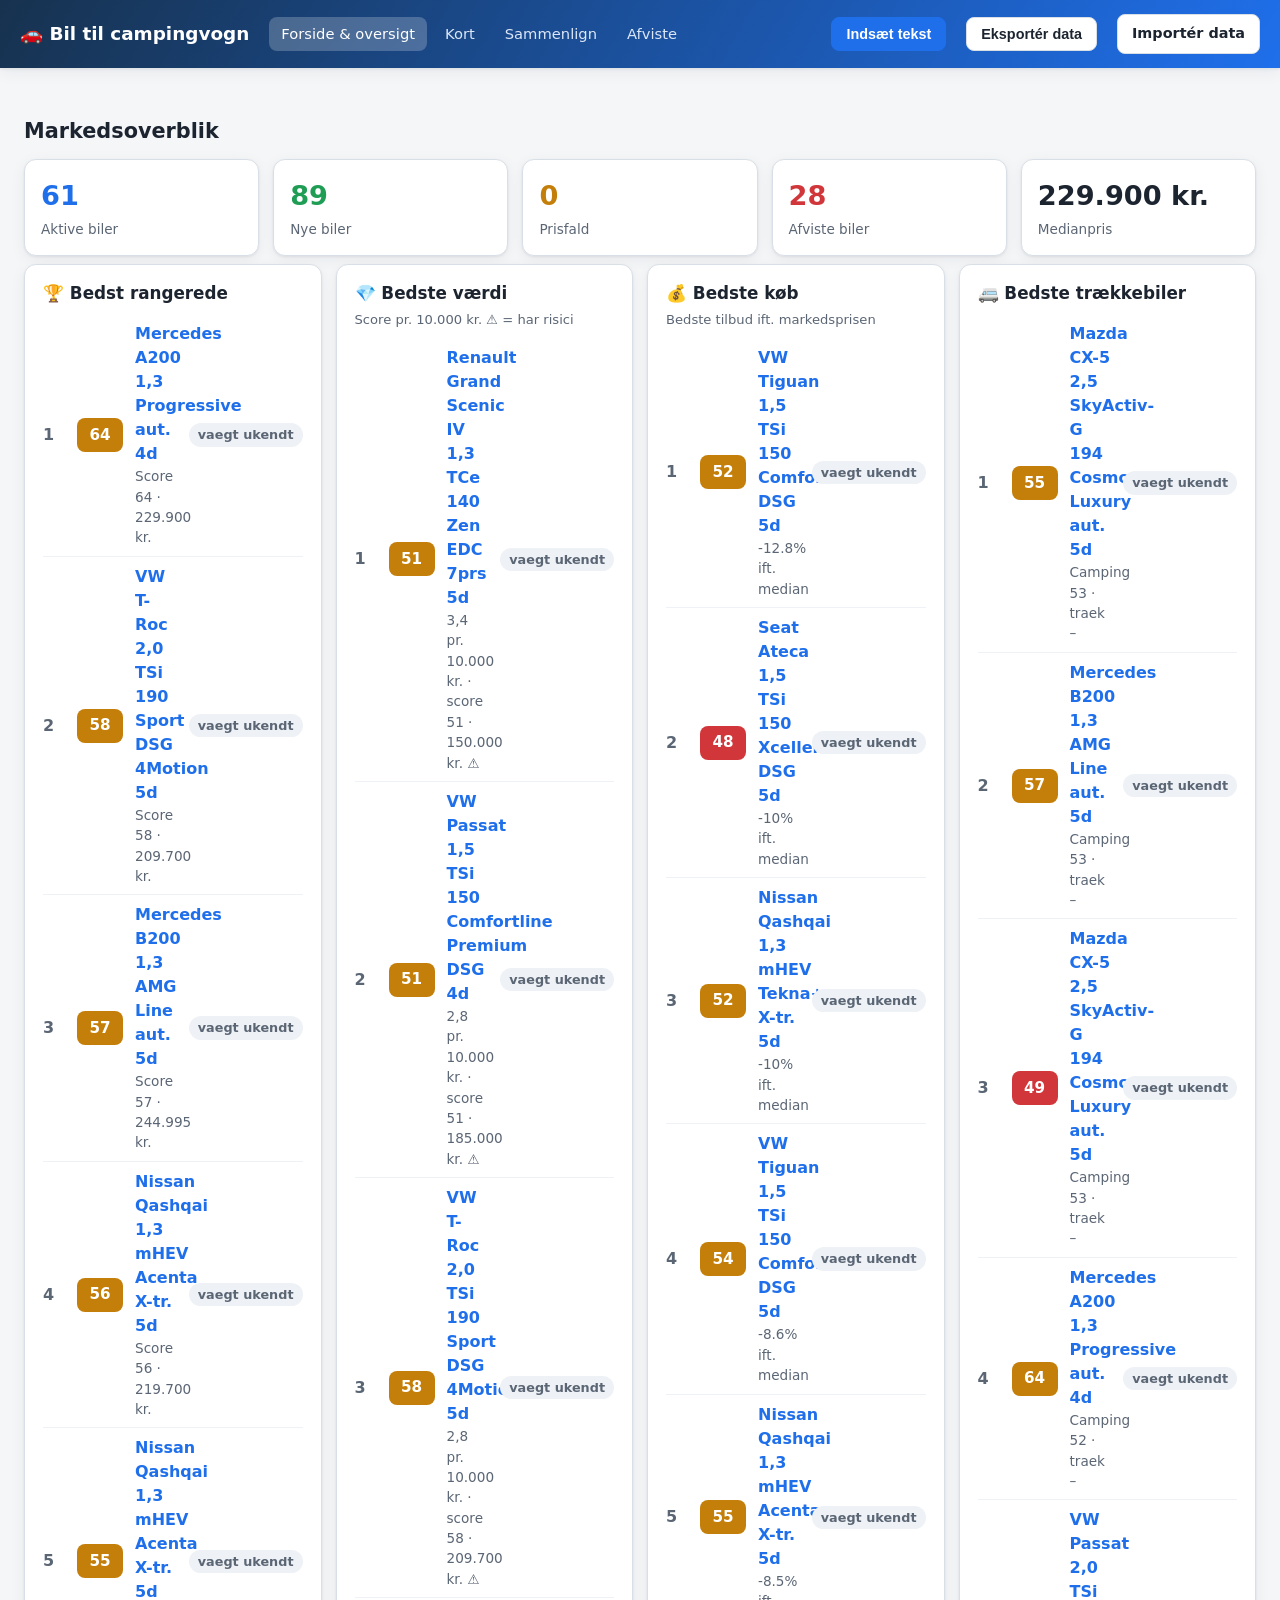
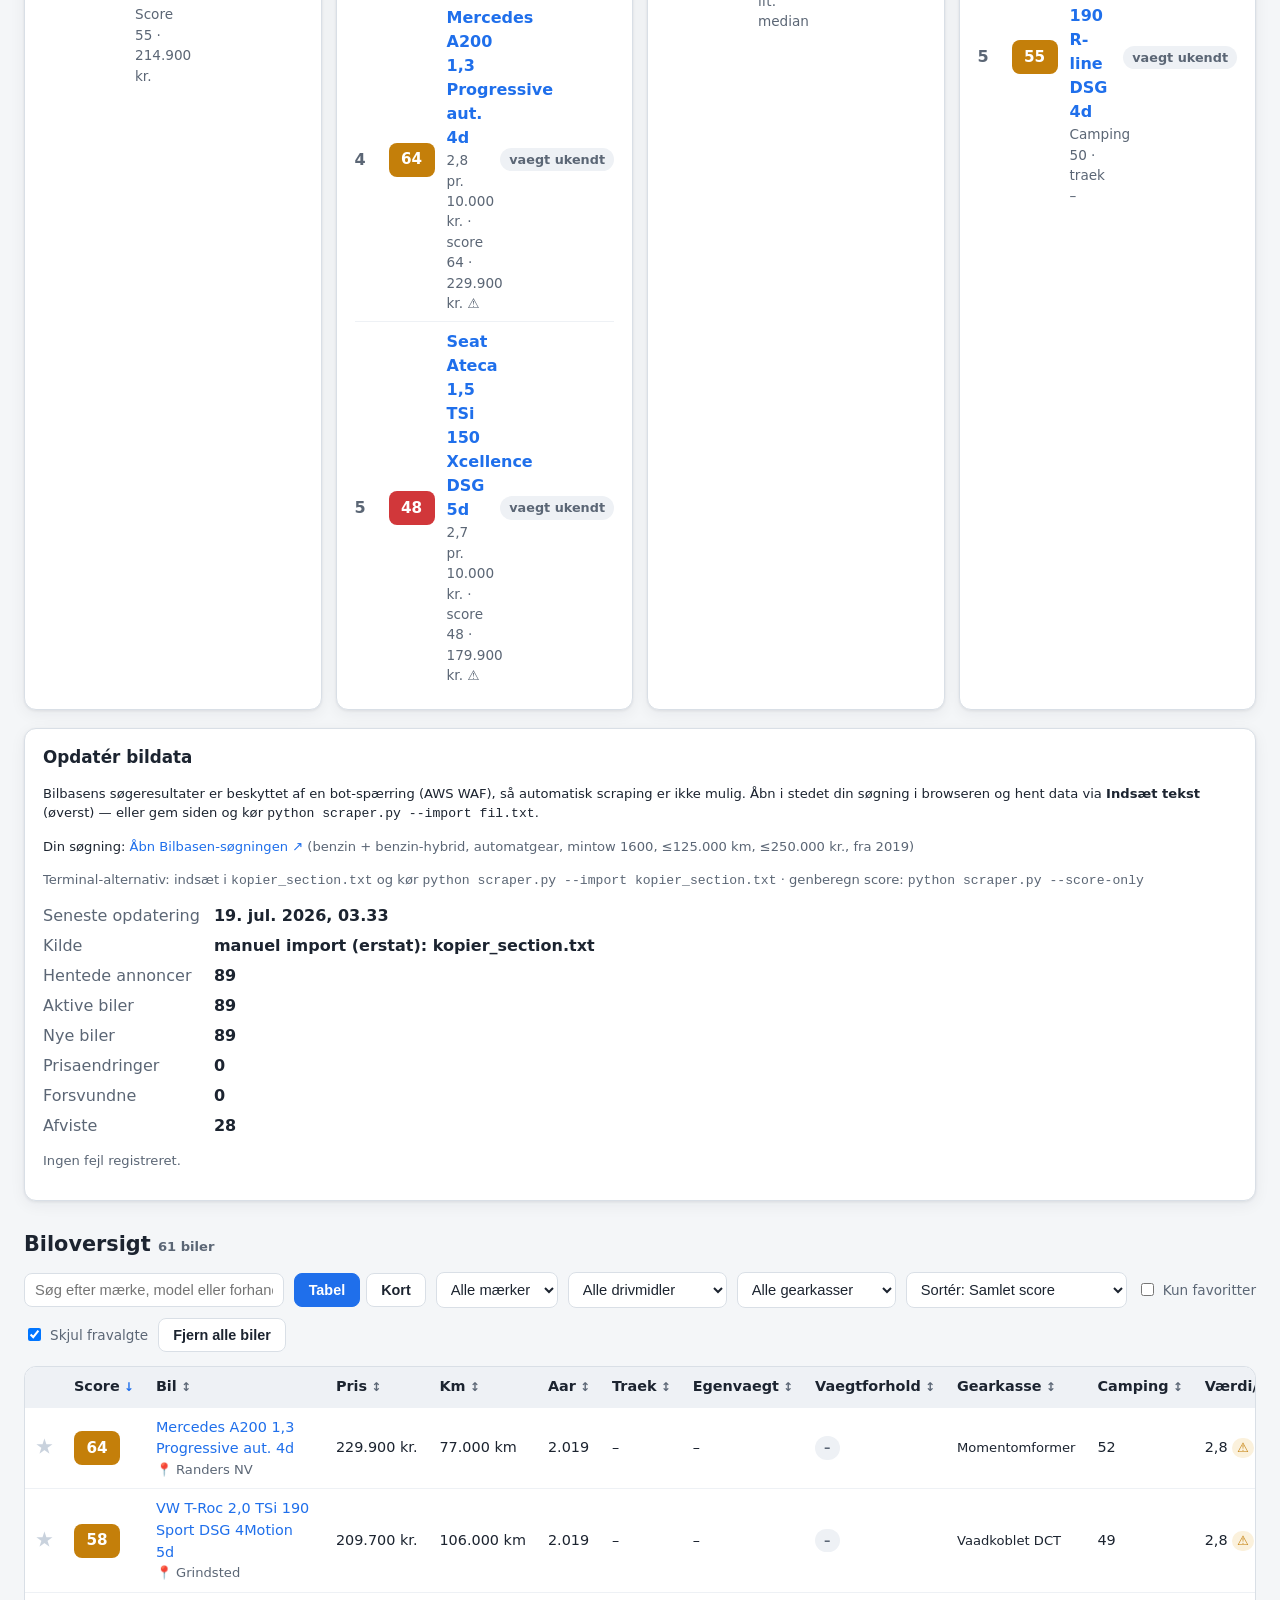
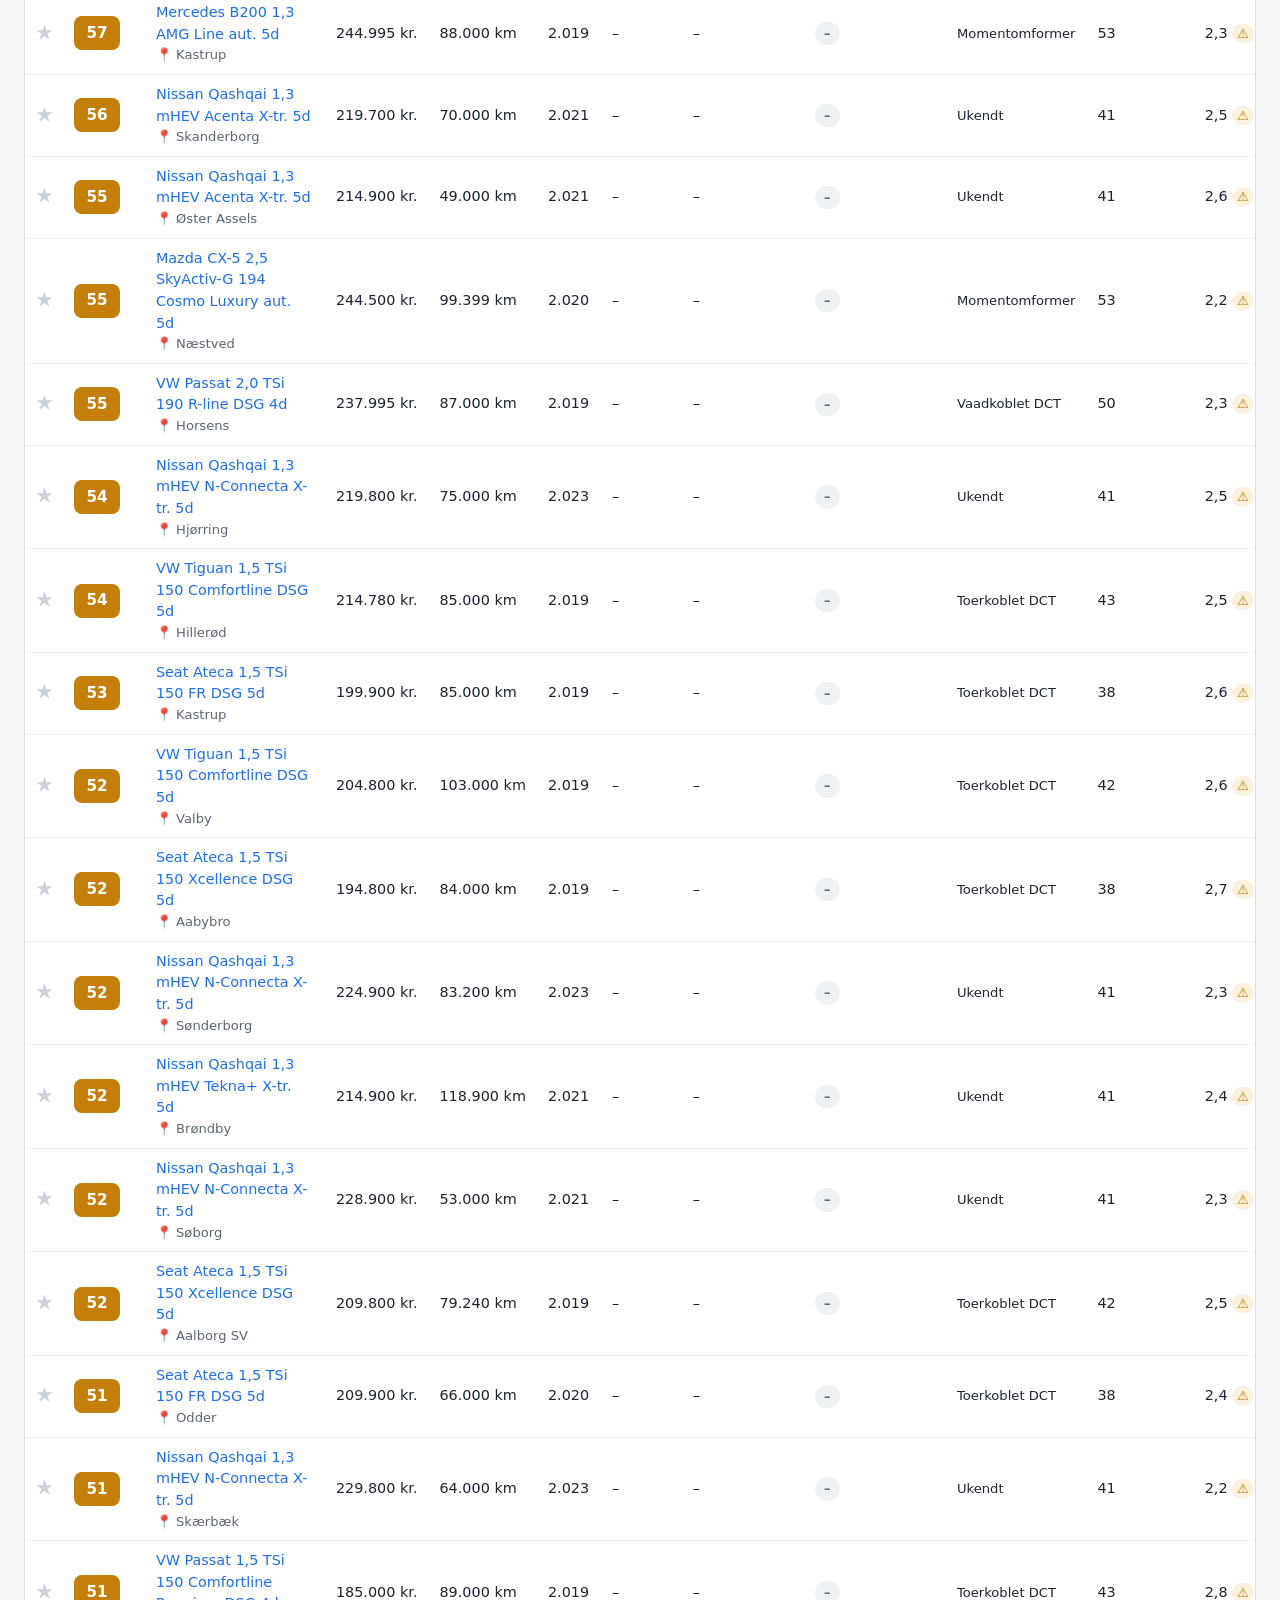
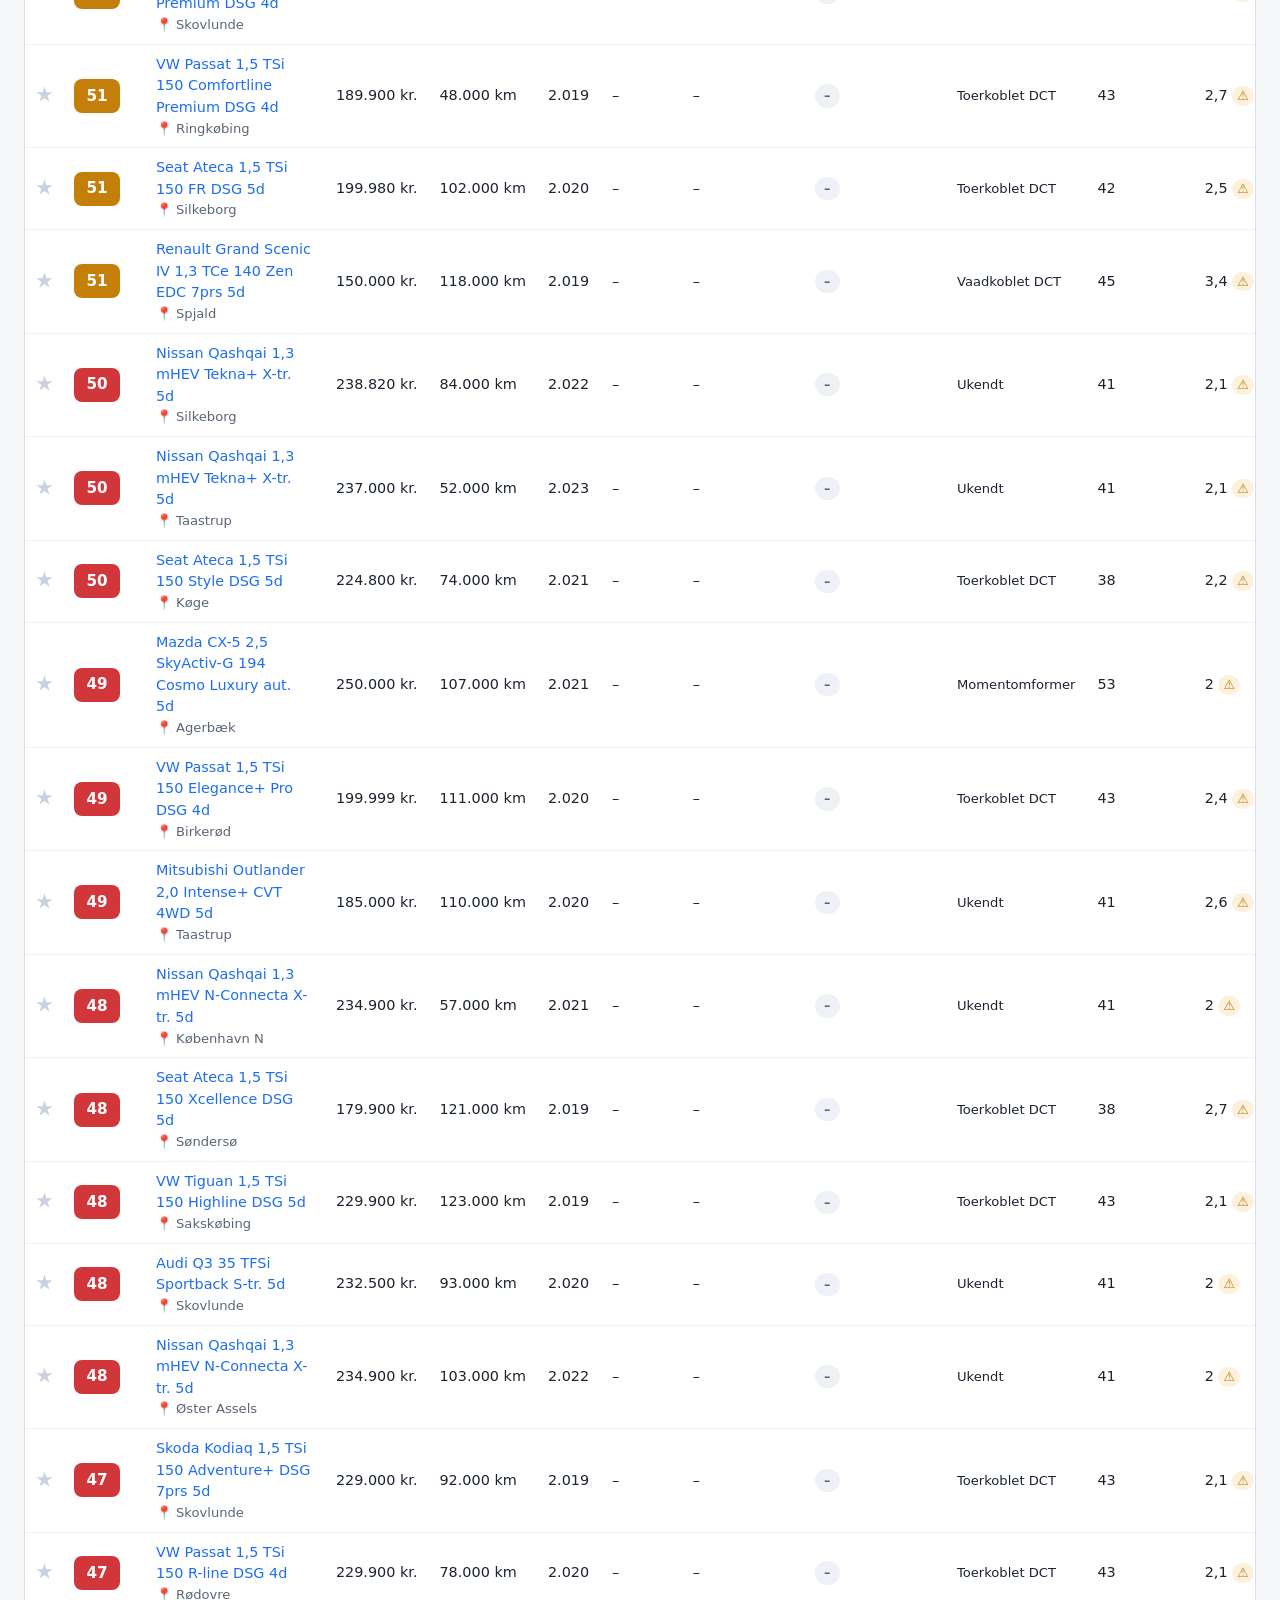
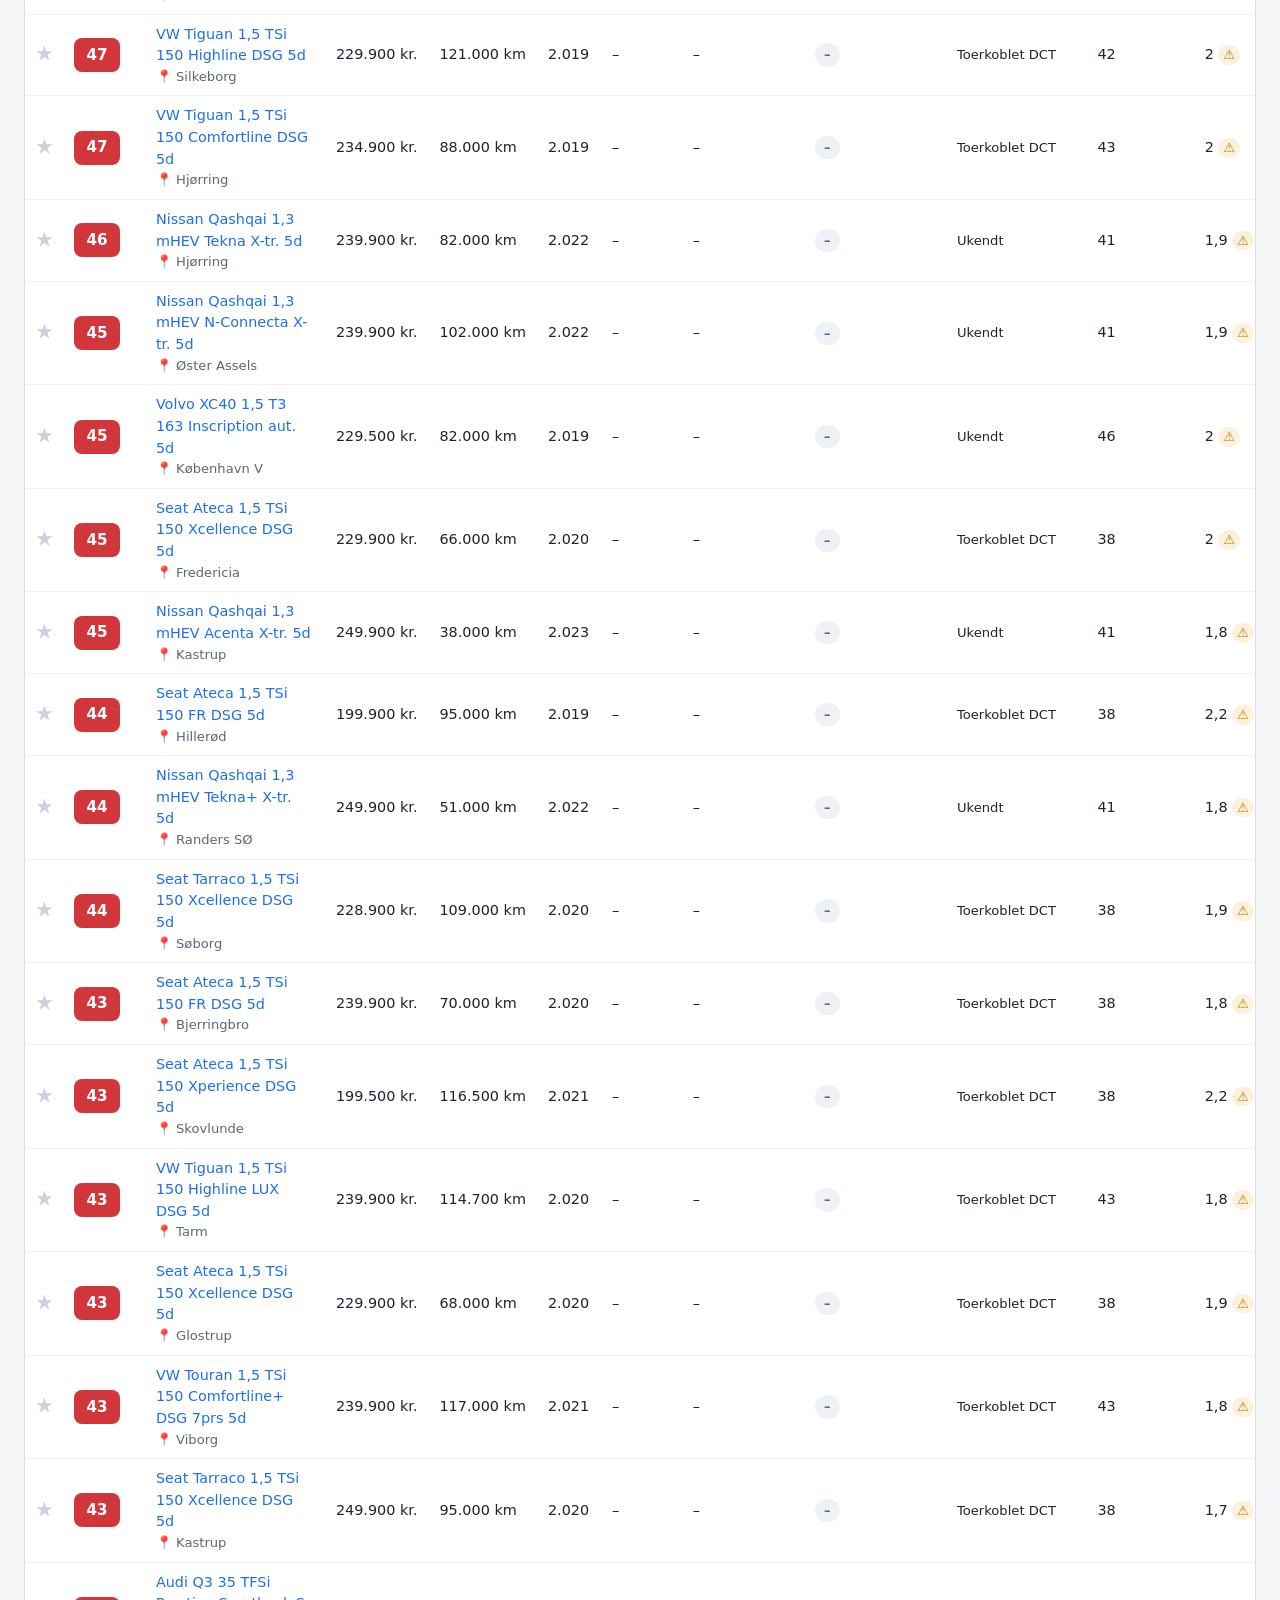
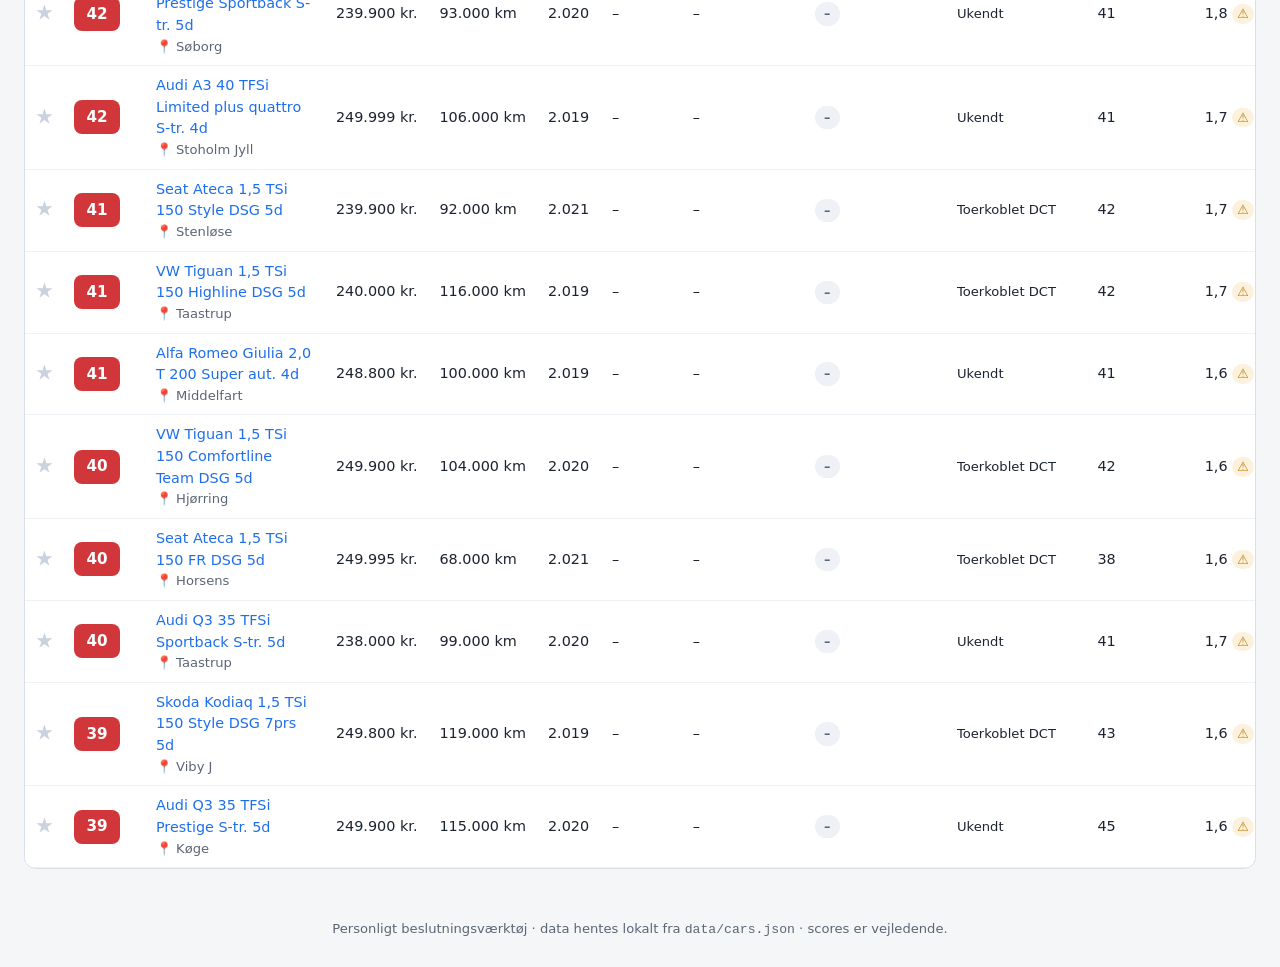
==== index.html @ 171c5605 "Anslået månedlig ydelse + bredere layout - Finansiering: annuitetsberegning pr. bil med aldersjuster" ====
<!DOCTYPE html>
<html lang="da">
<head>
<meta charset="utf-8">
<meta name="viewport" content="width=device-width, initial-scale=1">
<title>Bil til campingvogn – markedsoverblik</title>
<link rel="stylesheet" href="styles.css">
</head>
<body data-page="index">
<header class="topbar">
  <h1><a href="index.html">🚗 Bil til campingvogn</a></h1>
  <nav>
    <a href="index.html" data-page="index">Forside &amp; oversigt</a>
    <a href="map.html" data-page="map">Kort</a>
    <a href="compare.html" data-page="compare">Sammenlign</a>
    <a href="rejected.html" data-page="rejected">Afviste</a>
  </nav>
  <div class="spacer"></div>
  <button id="paste-btn" class="btn primary">Indsæt tekst</button>
  <button id="export-btn" class="btn">Eksportér data</button>
  <label class="btn" for="import-input" style="cursor:pointer">Importér data<input id="import-input" type="file" accept="application/json" hidden></label>
</header>

<div id="paste-modal" class="modal-backdrop hidden">
  <div class="modal">
    <h3>Indsæt tekst fra Bilbasen</h3>
    <p class="small muted">Nemmest: åbn din søgning på Bilbasen, åbn konsollen (F12 → Console), indsæt samler-kommandoen herunder og tryk Enter. Kør den på hver side — den gemmer siderne undervejs og spørger til sidst, om den skal kopiere alt til udklipsholderen eller gå videre til næste side. Bagefter indsætter du her (Ctrl+V). Alternativt: marker den synlige liste og Ctrl+C.</p>
    <div class="field">
      <label class="small muted">Samler-kommando til konsollen (F12 → Console):</label>
      <textarea class="note-input" id="console-cmd" readonly style="min-height:150px;font-family:monospace;font-size:0.75rem" onclick="this.select()"></textarea>
      <button id="copy-cmd" class="small" type="button">Kopiér kommando</button>
    </div>
    <div class="field">
      <textarea id="paste-text" class="note-input" style="min-height:220px" placeholder="Indsæt kopieret tekst her…"></textarea>
    </div>
    <div class="small muted" id="paste-status"></div>
    <div class="modal-actions">
      <button id="paste-clear" class="btn">Fjern alle biler</button>
      <button id="paste-cancel" class="btn">Annullér</button>
      <button id="paste-do" class="btn primary">Analysér og tilføj</button>
    </div>
  </div>
</div>

<main class="container">
  <h2>Markedsoverblik</h2>
  <div class="stat-grid">
    <div class="stat accent"><div class="num" id="stat-active">–</div><div class="label">Aktive biler</div></div>
    <div class="stat good"><div class="num" id="stat-new">–</div><div class="label">Nye biler</div></div>
    <div class="stat warn"><div class="num" id="stat-drops">–</div><div class="label">Prisfald</div></div>
    <div class="stat bad"><div class="num" id="stat-rejected">–</div><div class="label">Afviste biler</div></div>
    <div class="stat"><div class="num" id="stat-median">–</div><div class="label">Medianpris</div></div>
  </div>

  <div class="grid-3">
    <div class="panel"><h3>🏆 Bedst rangerede</h3><ol class="top-list" id="top-score"></ol></div>
    <div class="panel"><h3>💎 Bedste værdi</h3><div class="small muted" style="margin:-4px 0 8px">Score pr. 10.000 kr. ⚠ = har risici</div><ol class="top-list" id="top-bestvalue"></ol></div>
    <div class="panel"><h3>💰 Bedste køb</h3><div class="small muted" style="margin:-4px 0 8px">Bedste tilbud ift. markedsprisen</div><ol class="top-list" id="top-value"></ol></div>
    <div class="panel"><h3>🚐 Bedste trækkebiler</h3><ol class="top-list" id="top-tow"></ol></div>
  </div>

  <div class="panel">
    <h3>Opdatér bildata</h3>
    <p class="small">Bilbasens søgeresultater er beskyttet af en bot-spærring (AWS WAF), så automatisk scraping er ikke mulig. Åbn i stedet din søgning i browseren og hent data via <strong>Indsæt tekst</strong> (øverst) — eller gem siden og kør <code>python scraper.py --import fil.txt</code>.</p>
    <p class="small">Din søgning: <a id="search-link" href="https://www.bilbasen.dk/brugt/bil?adaptivecruisecontrol&amp;cartype=stationcar&amp;cartype=suv&amp;cartype=cuv&amp;cartype=mpv&amp;cartype=sedan&amp;cartype=hatchback&amp;fuel=1&amp;fuel=6&amp;gear=automatic&amp;mileageto=125000&amp;mintow=1600&amp;priceto=250000&amp;pricetype=Retail&amp;regfrom=2019-01&amp;sortby=price&amp;sortorder=asc" target="_blank" rel="noopener">Åbn Bilbasen-søgningen ↗</a> <span class="muted">(benzin + benzin-hybrid, automatgear, mintow 1600, ≤125.000 km, ≤250.000 kr., fra 2019)</span></p>
    <p class="small muted">Terminal-alternativ: indsæt i <code>kopier_section.txt</code> og kør <code>python scraper.py --import kopier_section.txt</code> · genberegn score: <code>python scraper.py --score-only</code></p>
    <div id="scrape-status"></div>
  </div>

  <h2>Biloversigt <span class="muted small" id="overview-count"></span></h2>
  <div class="controls">
    <input type="text" id="search" placeholder="Søg efter mærke, model eller forhandler...">
    <div class="btn-group">
      <button id="view-table" class="toggle-btn active">Tabel</button>
      <button id="view-cards" class="toggle-btn">Kort</button>
    </div>
    <select id="filter-make"><option value="">Alle mærker</option></select>
    <select id="filter-fuel"><option value="">Alle drivmidler</option></select>
    <select id="filter-gearbox"><option value="">Alle gearkasser</option></select>
    <select id="sort-select">
      <option value="score">Sortér: Samlet score</option>
      <option value="value">Værdi (score pr. 10.000 kr.)</option>
      <option value="monthly">Månedlig ydelse (anslået)</option>
      <option value="caravan">Campingvognsscore</option>
      <option value="price">Pris</option>
      <option value="mileage_km">Kilometerstand</option>
      <option value="model_year">Modelår</option>
      <option value="tow_capacity_kg">Trækvægt</option>
      <option value="kerb_weight_kg">Egenvægt</option>
      <option value="weight_ratio">Vægtforhold</option>
      <option value="gearbox">Gearkassetype</option>
    </select>
    <label><input type="checkbox" id="filter-favorites"> Kun favoritter</label>
    <label><input type="checkbox" id="filter-dismissed" checked> Skjul fravalgte</label>
    <button id="clear-all-cars" class="btn">Fjern alle biler</button>
  </div>
  <div id="hidebase-banner"></div>
  <div id="overview"></div>
</main>

<footer class="site-footer">
  Personligt beslutningsværktøj · data hentes lokalt fra <code>data/cars.json</code> · scores er vejledende.
</footer>

<script src="parse-score.js"></script>
<script src="app.js"></script>
</body>
</html>
---- styles.css ----
/* Bil til campingvogn - stylesheet
   Enkel, responsiv brugerflade paa dansk. Ingen frameworks. */

:root {
  --bg: #f4f6f8;
  --surface: #ffffff;
  --surface-2: #eef1f5;
  --text: #1c2430;
  --muted: #5b6675;
  --border: #d9dfe6;
  --primary: #1f6feb;
  --primary-dark: #1656b8;
  --green: #1f9d55;
  --green-bg: #e3f6ea;
  --yellow: #c47f0a;
  --yellow-bg: #fbf1dc;
  --red: #d1373a;
  --red-bg: #fbe5e6;
  --shadow: 0 1px 3px rgba(20, 30, 45, 0.08), 0 4px 16px rgba(20, 30, 45, 0.06);
  --radius: 12px;
}

* { box-sizing: border-box; }

body {
  margin: 0;
  font-family: "Segoe UI", system-ui, -apple-system, Roboto, Helvetica, Arial, sans-serif;
  color: var(--text);
  background: var(--bg);
  line-height: 1.5;
}

a { color: var(--primary); text-decoration: none; }
a:hover { text-decoration: underline; }

/* Topbar */
.topbar {
  background: linear-gradient(120deg, #17324f, #1f6feb);
  color: #fff;
  padding: 14px 20px;
  display: flex;
  align-items: center;
  gap: 20px;
  flex-wrap: wrap;
  box-shadow: var(--shadow);
}
.topbar h1 { font-size: 1.15rem; margin: 0; font-weight: 650; }
.topbar h1 a { color: #fff; }
.topbar nav { display: flex; gap: 6px; flex-wrap: wrap; }
.topbar nav a {
  color: #dbe7f7; padding: 6px 12px; border-radius: 8px; font-size: 0.92rem;
}
.topbar nav a:hover { background: rgba(255,255,255,0.14); text-decoration: none; }
.topbar nav a.active { background: rgba(255,255,255,0.22); color: #fff; }
.topbar .spacer { flex: 1; }

.container { max-width: 1520px; margin: 0 auto; padding: 20px 24px; }

h2 { font-size: 1.3rem; margin: 28px 0 12px; }
h3 { font-size: 1.05rem; margin: 18px 0 8px; }

/* Dashboard kort */
.stat-grid {
  display: grid;
  grid-template-columns: repeat(auto-fit, minmax(150px, 1fr));
  gap: 14px;
  margin-bottom: 8px;
}
.stat {
  background: var(--surface);
  border-radius: var(--radius);
  padding: 16px;
  box-shadow: var(--shadow);
  border: 1px solid var(--border);
}
.stat .num { font-size: 1.7rem; font-weight: 700; }
.stat .label { color: var(--muted); font-size: 0.85rem; margin-top: 2px; }
.stat.accent .num { color: var(--primary); }
.stat.good .num { color: var(--green); }
.stat.warn .num { color: var(--yellow); }
.stat.bad .num { color: var(--red); }

/* Paneler / lister */
.panel {
  background: var(--surface);
  border: 1px solid var(--border);
  border-radius: var(--radius);
  box-shadow: var(--shadow);
  padding: 16px 18px;
  margin-bottom: 18px;
}
.panel h3 { margin-top: 0; }

.top-list { list-style: none; margin: 0; padding: 0; }
.top-list li {
  display: flex; align-items: center; gap: 12px;
  padding: 8px 0; border-bottom: 1px solid var(--surface-2);
}
.top-list li:last-child { border-bottom: none; }
.top-list .rank { color: var(--muted); font-weight: 700; width: 22px; }
.top-list .li-main { flex: 1; min-width: 0; }
.top-list .li-main .name { font-weight: 600; }
.top-list .li-main .sub { color: var(--muted); font-size: 0.85rem; }

/* Score-badge */
.score-badge {
  display: inline-flex; align-items: center; justify-content: center;
  min-width: 46px; height: 34px; padding: 0 8px;
  border-radius: 8px; font-weight: 700; color: #fff; font-size: 0.95rem;
}
.score-badge.s-high { background: var(--green); }
.score-badge.s-mid { background: var(--yellow); }
.score-badge.s-low { background: var(--red); }

/* Vaegtforhold-chips */
.chip {
  display: inline-block; padding: 2px 9px; border-radius: 999px;
  font-size: 0.8rem; font-weight: 600; white-space: nowrap;
}
.chip.green { background: var(--green-bg); color: var(--green); }
.chip.yellow { background: var(--yellow-bg); color: var(--yellow); }
.chip.red { background: var(--red-bg); color: var(--red); }
.chip.unknown { background: var(--surface-2); color: var(--muted); }
.chip.info { background: #e5effb; color: var(--primary-dark); }
.chip.neutral { background: var(--surface-2); color: var(--muted); }

/* Kontroller */
.controls {
  display: flex; gap: 10px; flex-wrap: wrap; align-items: center;
  margin-bottom: 14px;
}
.controls input[type="text"], .controls select, .controls input[type="number"] {
  padding: 8px 10px; border: 1px solid var(--border); border-radius: 8px;
  background: var(--surface); font-size: 0.92rem; color: var(--text);
}
.controls input[type="text"] { flex: 1; min-width: 180px; }
.controls label { font-size: 0.85rem; color: var(--muted); display: flex; gap: 6px; align-items: center; }

button, .btn {
  cursor: pointer; border: 1px solid var(--border); background: var(--surface);
  color: var(--text); padding: 8px 14px; border-radius: 8px; font-size: 0.9rem;
  font-weight: 600;
}
button:hover, .btn:hover { background: var(--surface-2); }
button.primary, .btn.primary { background: var(--primary); color: #fff; border-color: var(--primary); }
button.primary:hover { background: var(--primary-dark); }
.btn-group { display: flex; gap: 6px; }
.toggle-btn.active { background: var(--primary); color: #fff; border-color: var(--primary); }

/* Tabel */
.table-wrap { overflow-x: auto; border-radius: var(--radius); border: 1px solid var(--border); }
table.cars { width: 100%; border-collapse: collapse; background: var(--surface); font-size: 0.9rem; }
table.cars th, table.cars td { padding: 9px 11px; text-align: left; border-bottom: 1px solid var(--surface-2); white-space: nowrap; }
table.cars th { background: var(--surface-2); font-weight: 600; cursor: pointer; user-select: none; position: sticky; top: 0; }
table.cars th.sortable::after { content: " \2195"; color: var(--muted); font-size: 0.75rem; }
table.cars th.sort-asc::after { content: " \2191"; color: var(--primary); }
table.cars th.sort-desc::after { content: " \2193"; color: var(--primary); }
table.cars tbody tr:hover { background: #f0f6ff; }
table.cars td.name-cell { white-space: normal; min-width: 180px; }

/* Kortvisning */
.card-grid {
  display: grid; grid-template-columns: repeat(auto-fill, minmax(280px, 1fr)); gap: 16px;
}
.car-card {
  background: var(--surface); border: 1px solid var(--border); border-radius: var(--radius);
  box-shadow: var(--shadow); overflow: hidden; display: flex; flex-direction: column;
}
.car-card .thumb {
  height: 160px; background: var(--surface-2) center/cover no-repeat;
  display: flex; align-items: center; justify-content: center; color: var(--muted);
  position: relative;
}
.car-card .thumb .score-badge { position: absolute; top: 10px; right: 10px; }
.car-card .card-body { padding: 12px 14px; flex: 1; display: flex; flex-direction: column; gap: 6px; }
.car-card .card-title { font-weight: 650; }
.car-card .card-sub { color: var(--muted); font-size: 0.85rem; }
.car-card .card-meta { display: flex; flex-wrap: wrap; gap: 6px; margin-top: 4px; }
.car-card .card-actions { display: flex; gap: 6px; margin-top: auto; padding-top: 8px; }
.car-card .card-actions button { padding: 6px 10px; font-size: 0.82rem; flex: 1; }

.star { cursor: pointer; font-size: 1.15rem; color: #c9d2dd; background: none; border: none; padding: 0; }
.star.on { color: #f4b400; }

/* Detaljeside */
.detail-head { display: flex; gap: 20px; flex-wrap: wrap; align-items: flex-start; }
.detail-head .hero-img {
  width: 340px; max-width: 100%; height: 220px; border-radius: var(--radius);
  background: var(--surface-2) center/cover no-repeat; box-shadow: var(--shadow);
}
.detail-head .head-info { flex: 1; min-width: 260px; }
.detail-head h2 { margin-top: 0; }
.big-score { display: flex; align-items: center; gap: 14px; margin: 10px 0; }
.big-score .score-badge { min-width: 70px; height: 54px; font-size: 1.5rem; border-radius: 12px; }

.grid-2 { display: grid; grid-template-columns: 1fr 1fr; gap: 18px; }
.grid-3 { display: grid; grid-template-columns: repeat(auto-fit, minmax(240px,1fr)); gap: 14px; }
@media (max-width: 760px) { .grid-2 { grid-template-columns: 1fr; } }

dl.specs { display: grid; grid-template-columns: auto 1fr; gap: 6px 14px; margin: 0; }
dl.specs dt { color: var(--muted); }
dl.specs dd { margin: 0; font-weight: 600; }

/* Delscore-bars */
.subscore { margin-bottom: 10px; }
.subscore .row { display: flex; justify-content: space-between; font-size: 0.9rem; margin-bottom: 3px; }
.bar { height: 9px; background: var(--surface-2); border-radius: 999px; overflow: hidden; }
.bar > span { display: block; height: 100%; background: var(--primary); border-radius: 999px; }
.factor-list { list-style: none; margin: 6px 0 0; padding: 0; font-size: 0.85rem; color: var(--muted); }
.factor-list li { display: flex; justify-content: space-between; gap: 10px; padding: 2px 0; }

.pill-list { list-style: none; margin: 0; padding: 0; }
.pill-list li { padding: 6px 0; border-bottom: 1px solid var(--surface-2); }
.pill-list li:last-child { border-bottom: none; }
.pro::before { content: "\2714  "; color: var(--green); }
.con::before { content: "\26A0  "; color: var(--yellow); }
.risk::before { content: "\2757  "; color: var(--red); }
.check::before { content: "\2610  "; color: var(--muted); }

.note { font-size: 0.85rem; color: var(--muted); }
.warn-box { background: var(--yellow-bg); border: 1px solid #ecd6a3; border-radius: 8px; padding: 10px 12px; font-size: 0.88rem; }
.info-box { background: #e9f2fd; border: 1px solid #c4dcf7; border-radius: 8px; padding: 10px 12px; font-size: 0.88rem; }

/* Status-badges for brugerens egne statusser */
.status-select { font-size: 0.82rem; padding: 4px 6px; }

textarea.note-input {
  width: 100%; min-height: 60px; border: 1px solid var(--border); border-radius: 8px;
  padding: 8px; font-family: inherit; font-size: 0.9rem; resize: vertical;
}

/* Sammenligning */
table.compare { width: 100%; border-collapse: collapse; background: var(--surface); font-size: 0.88rem; }
table.compare th, table.compare td { padding: 8px 10px; border: 1px solid var(--border); text-align: left; vertical-align: top; }
table.compare th.rowlabel { background: var(--surface-2); font-weight: 600; white-space: nowrap; position: sticky; left: 0; }
table.compare thead th { background: var(--surface-2); }
table.compare td.best-cell { background: var(--green-bg); font-weight: 700; color: var(--green); box-shadow: inset 3px 0 0 var(--green); }
table.compare td.best-cell::after { content: " \2714"; font-size: 0.75rem; }

/* Diverse */
.muted { color: var(--muted); }
.small { font-size: 0.82rem; }
.right { text-align: right; }
.center { text-align: center; }
.hidden { display: none !important; }
.tag-rejected { color: var(--red); font-weight: 600; font-size: 0.82rem; }
footer.site-footer { text-align: center; color: var(--muted); font-size: 0.82rem; padding: 30px 20px; }

.empty-state { text-align: center; color: var(--muted); padding: 40px 20px; }

/* Kort */
.map-box { height: 68vh; min-height: 380px; border-radius: var(--radius); border: 1px solid var(--border); box-shadow: var(--shadow); overflow: hidden; }
.map-popup { font-family: inherit; }
.map-popup .pp-city { font-weight: 700; margin-bottom: 4px; }
.map-popup ul { list-style: none; margin: 0; padding: 0; max-height: 220px; overflow: auto; }
.map-popup li { display: flex; align-items: center; gap: 8px; padding: 4px 0; border-bottom: 1px solid var(--surface-2); }
.map-popup li:last-child { border-bottom: none; }
.map-popup .pp-badge { display: inline-flex; align-items: center; justify-content: center; min-width: 30px; height: 22px; border-radius: 6px; color: #fff; font-weight: 700; font-size: 0.78rem; }

/* Modal */
.modal-backdrop {
  position: fixed; inset: 0; background: rgba(15,25,40,0.55); display: flex;
  align-items: center; justify-content: center; padding: 20px; z-index: 50;
}
.modal {
  background: var(--surface); border-radius: var(--radius); max-width: 560px; width: 100%;
  max-height: 85vh; overflow: auto; padding: 22px; box-shadow: var(--shadow);
}
.modal h3 { margin-top: 0; }
.modal .field { margin-bottom: 12px; }
.modal label { display: block; font-size: 0.85rem; color: var(--muted); margin-bottom: 3px; }
.modal input, .modal select { width: 100%; padding: 8px; border: 1px solid var(--border); border-radius: 8px; }
.modal-actions { display: flex; justify-content: flex-end; gap: 8px; margin-top: 14px; }
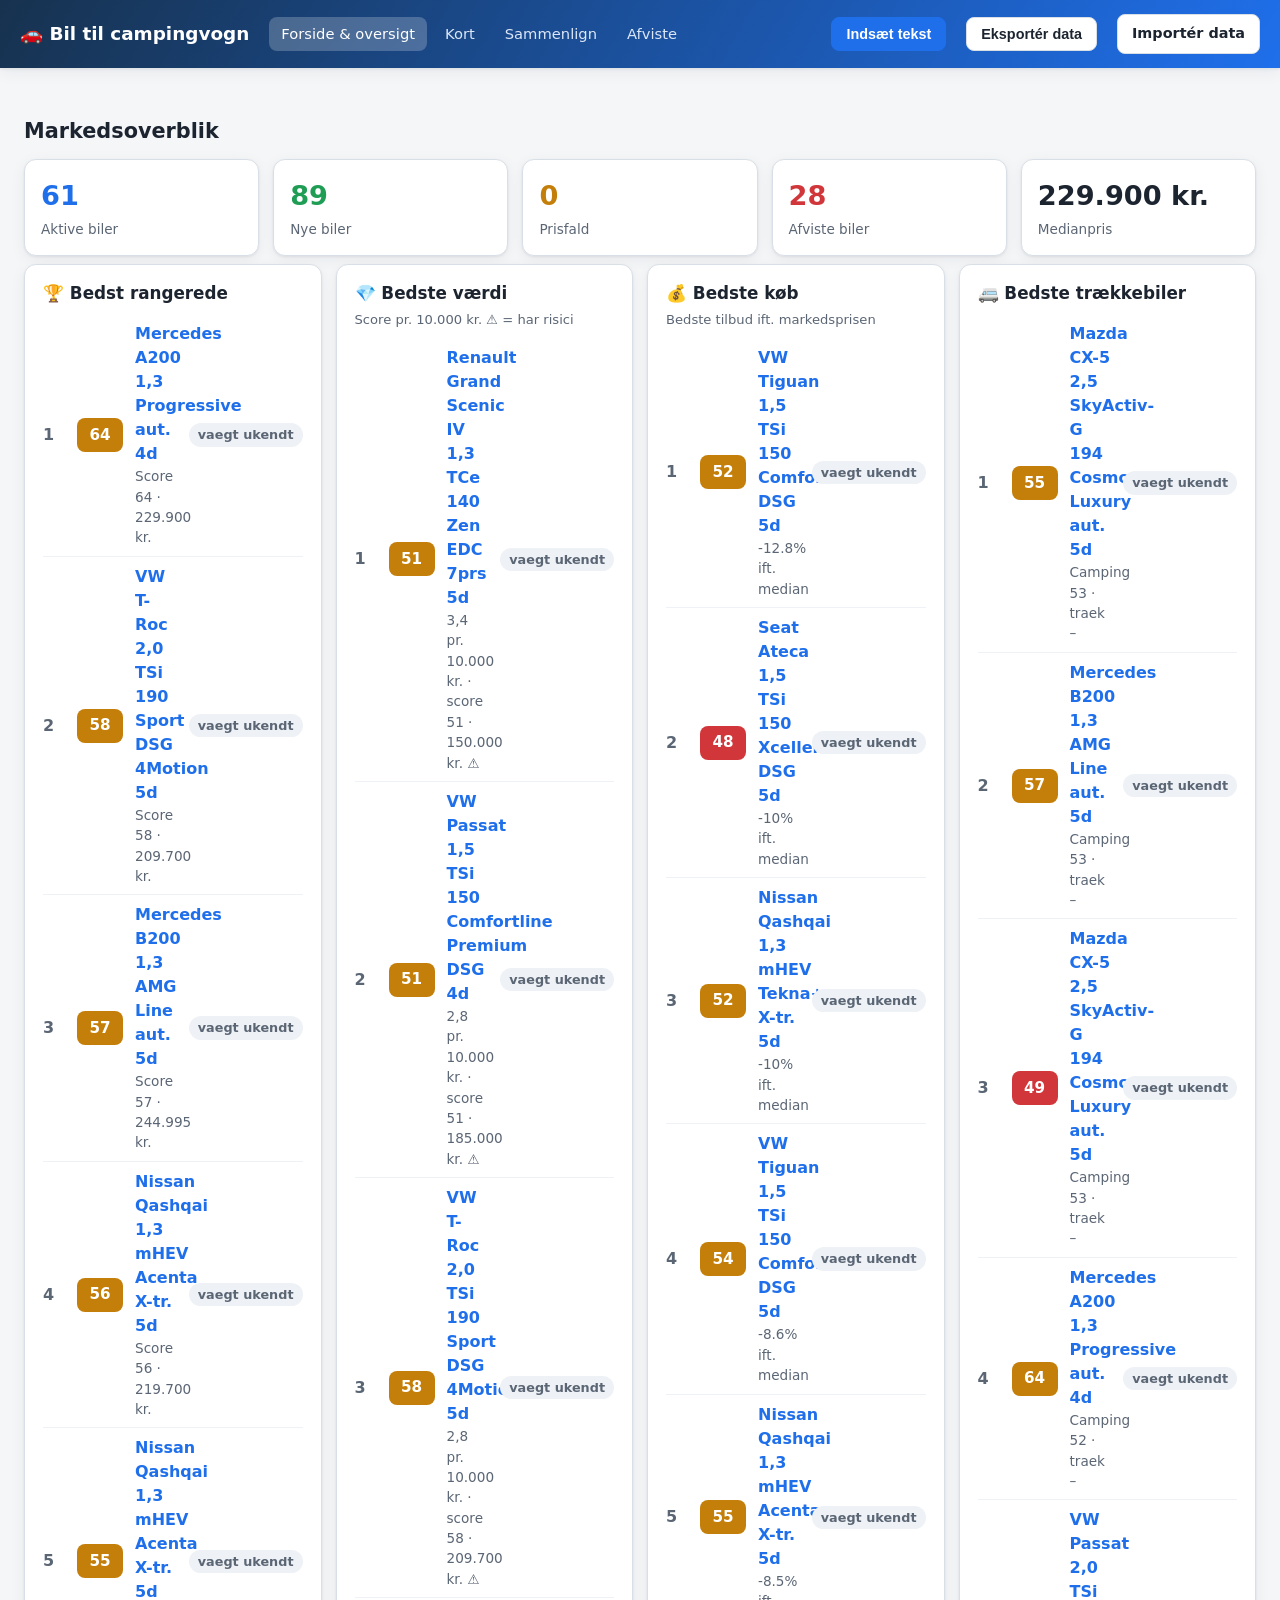
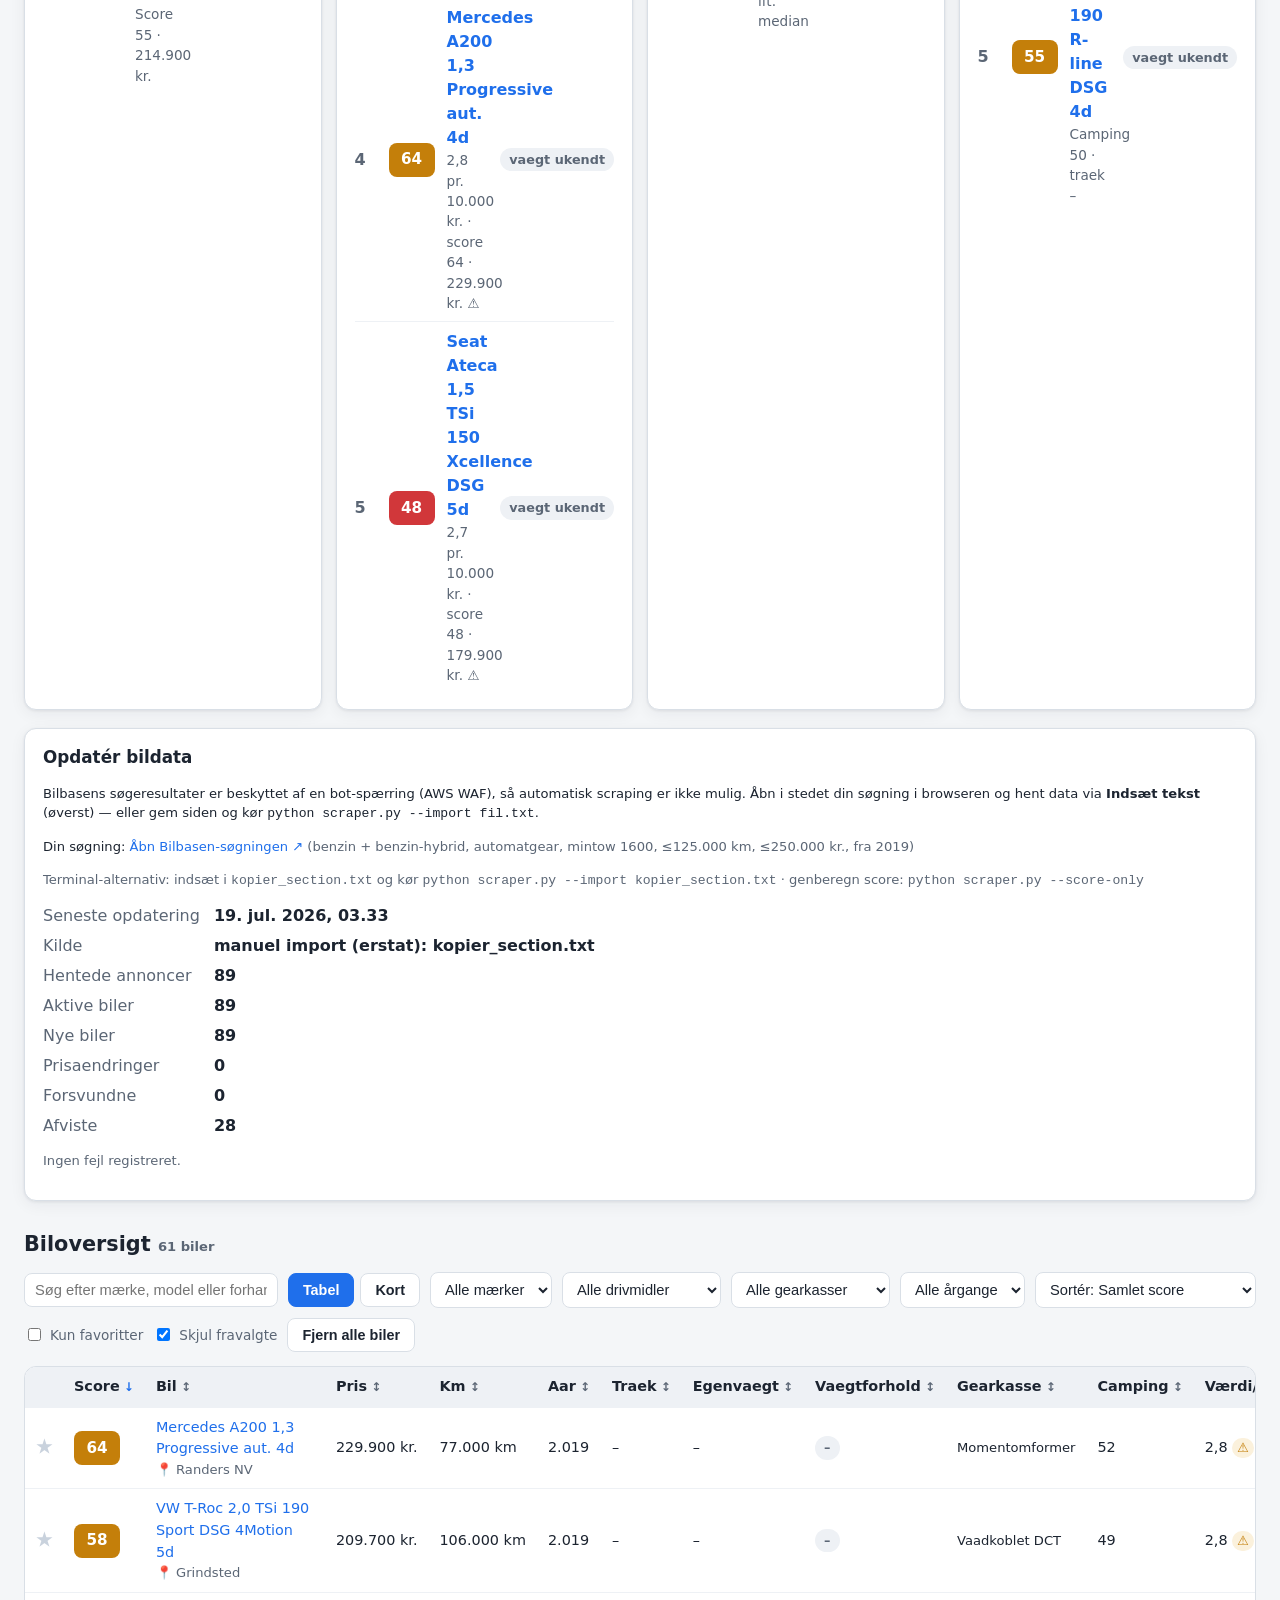
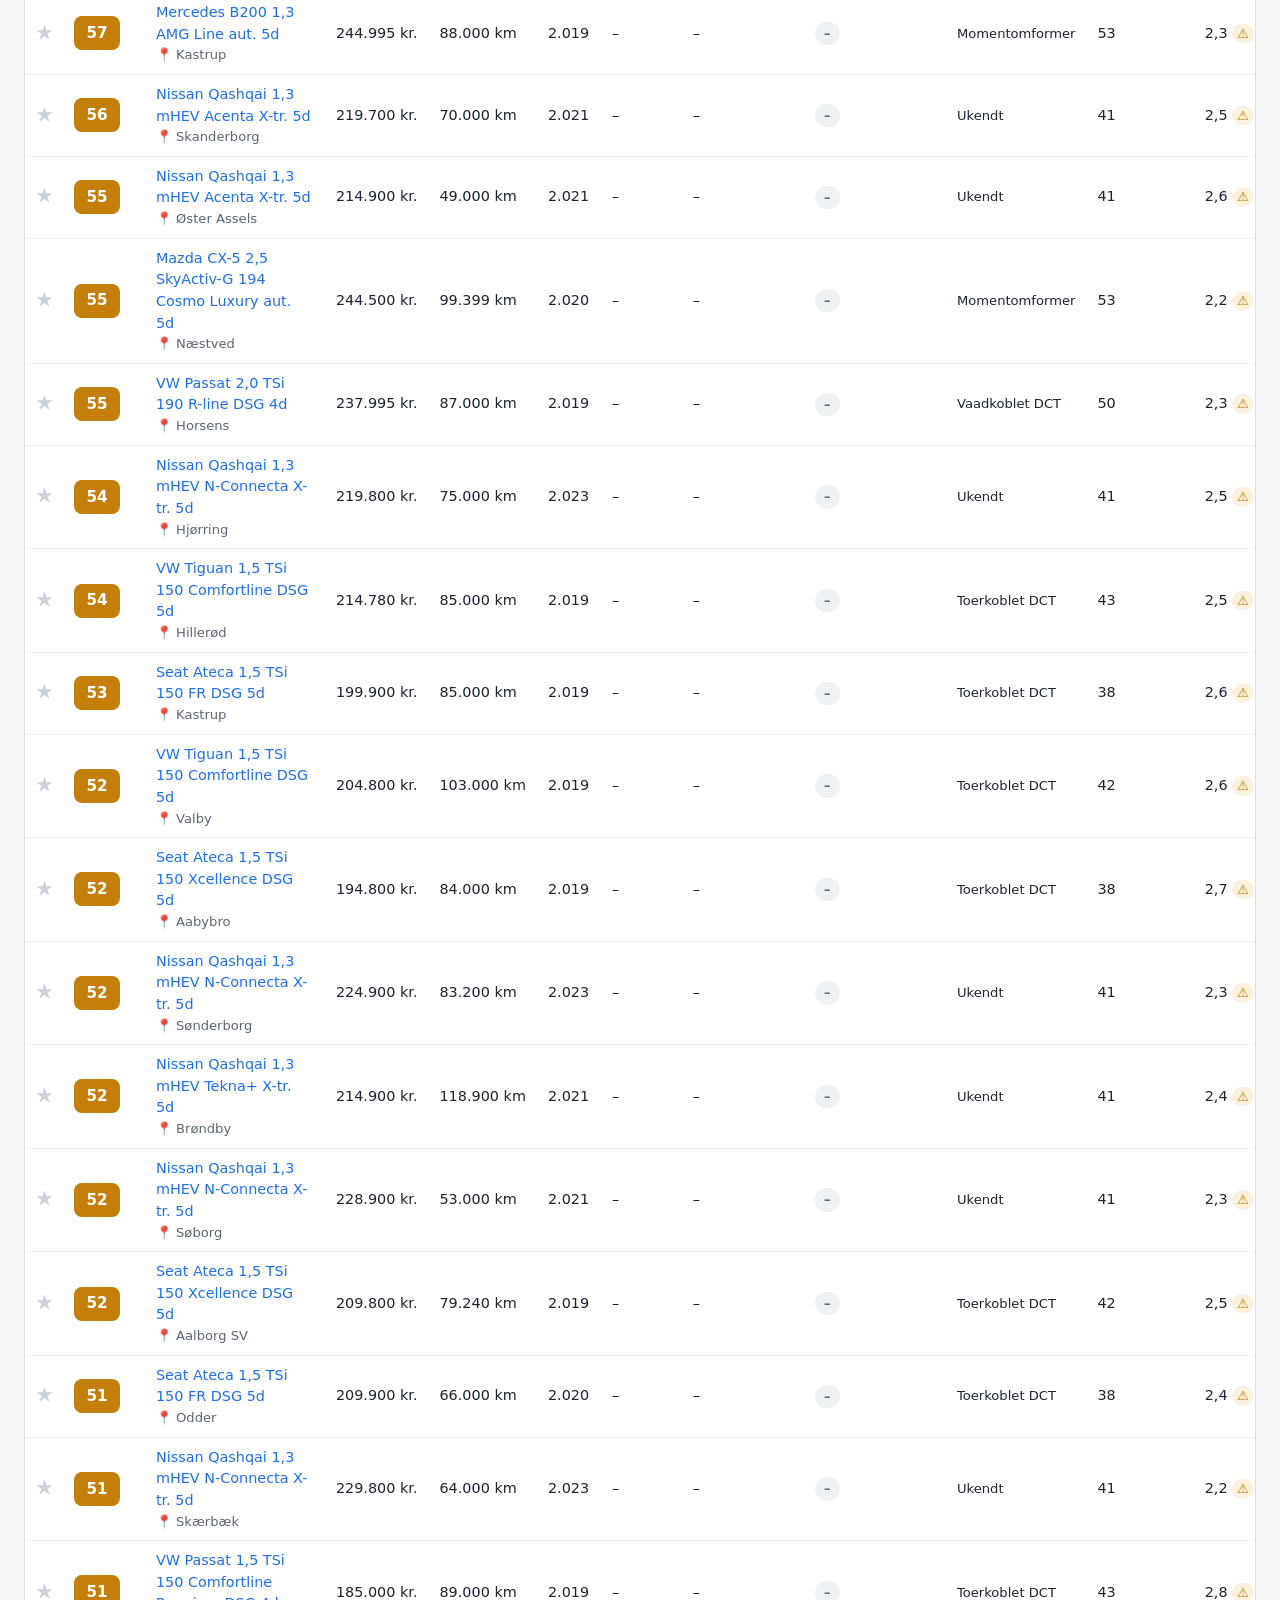
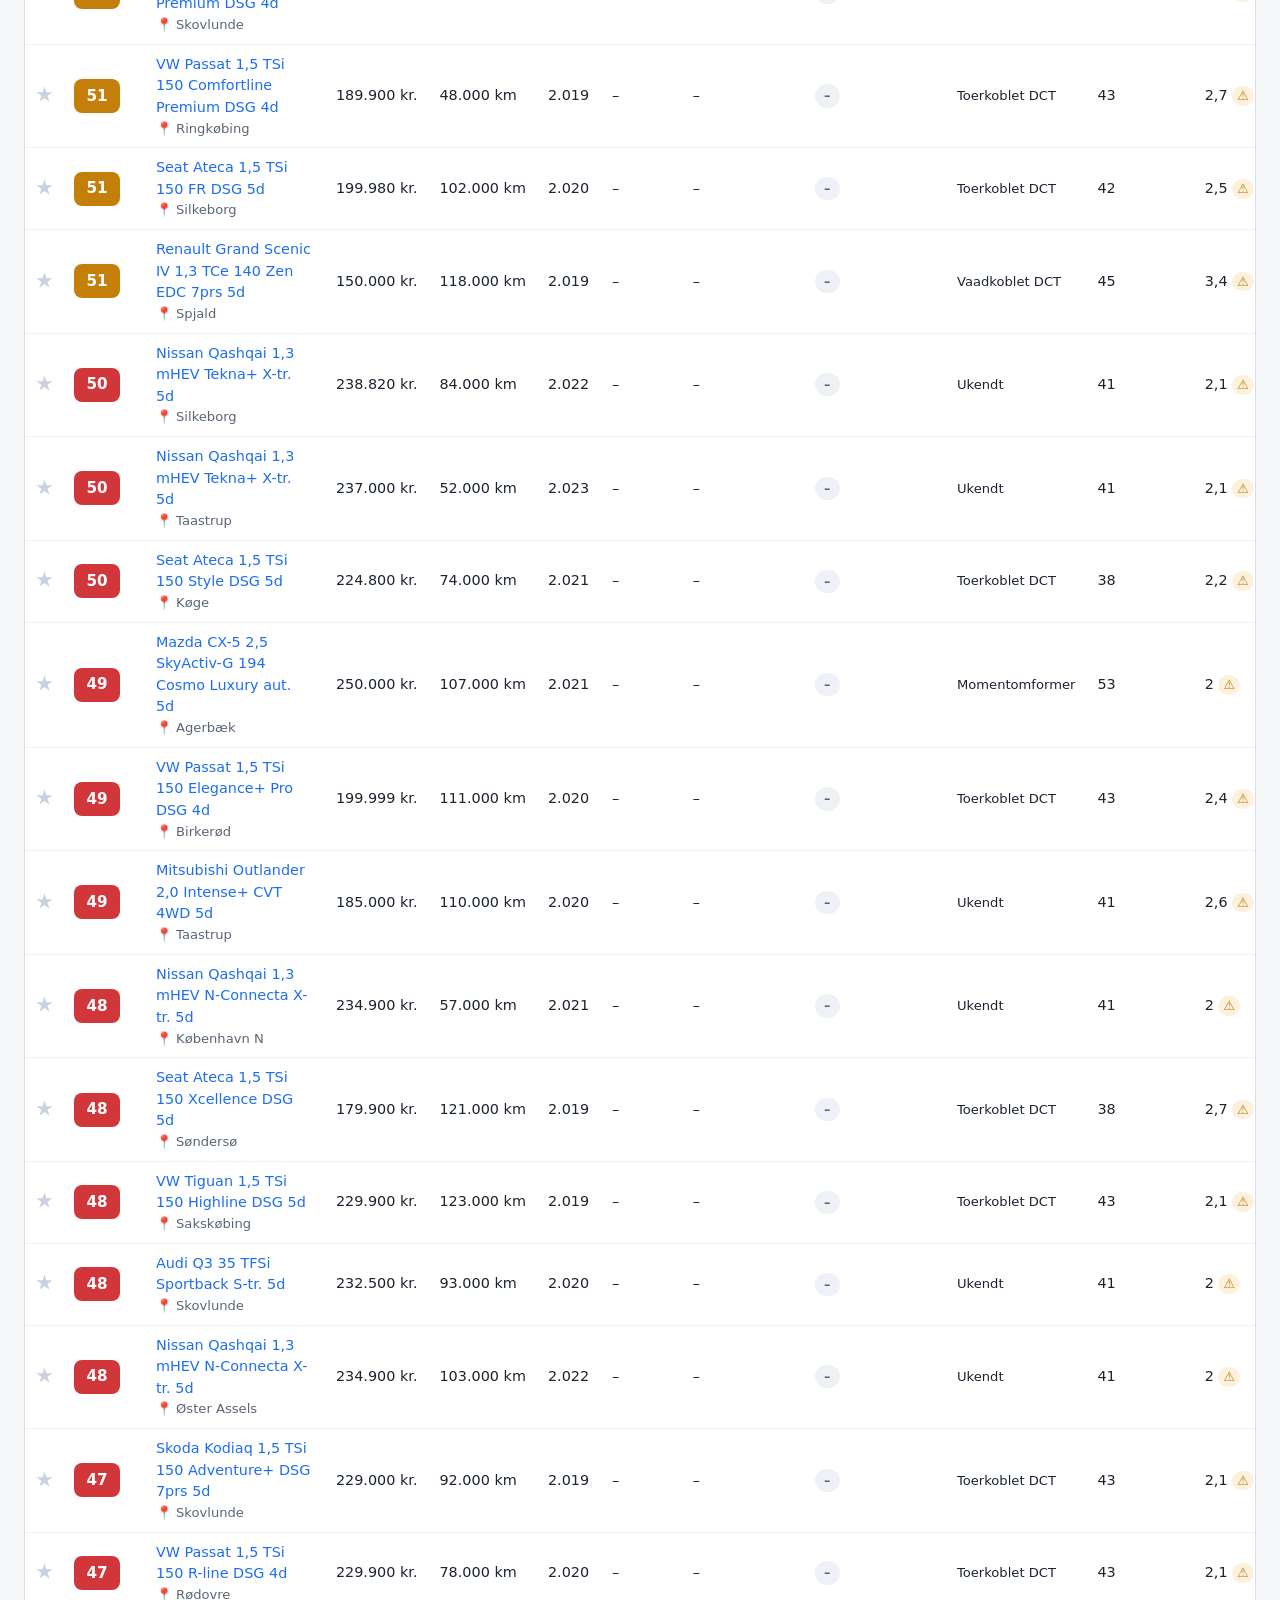
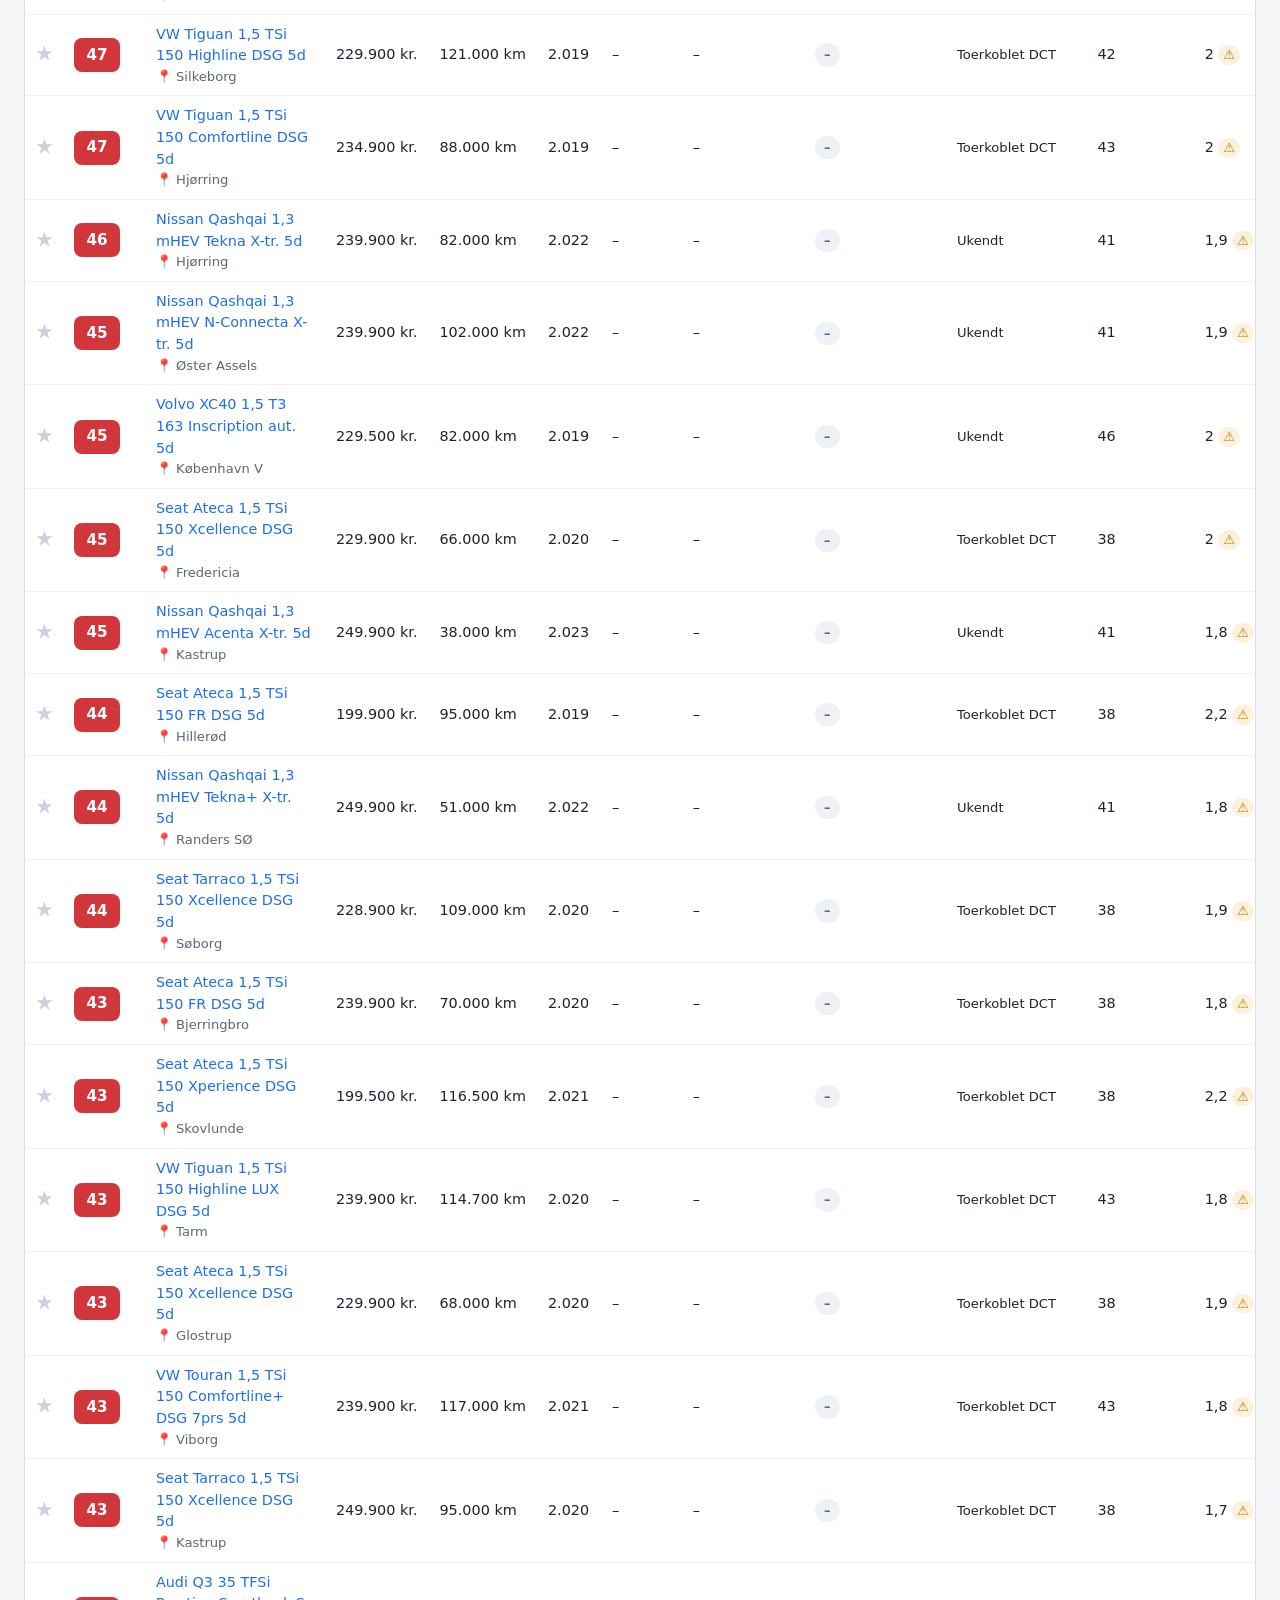
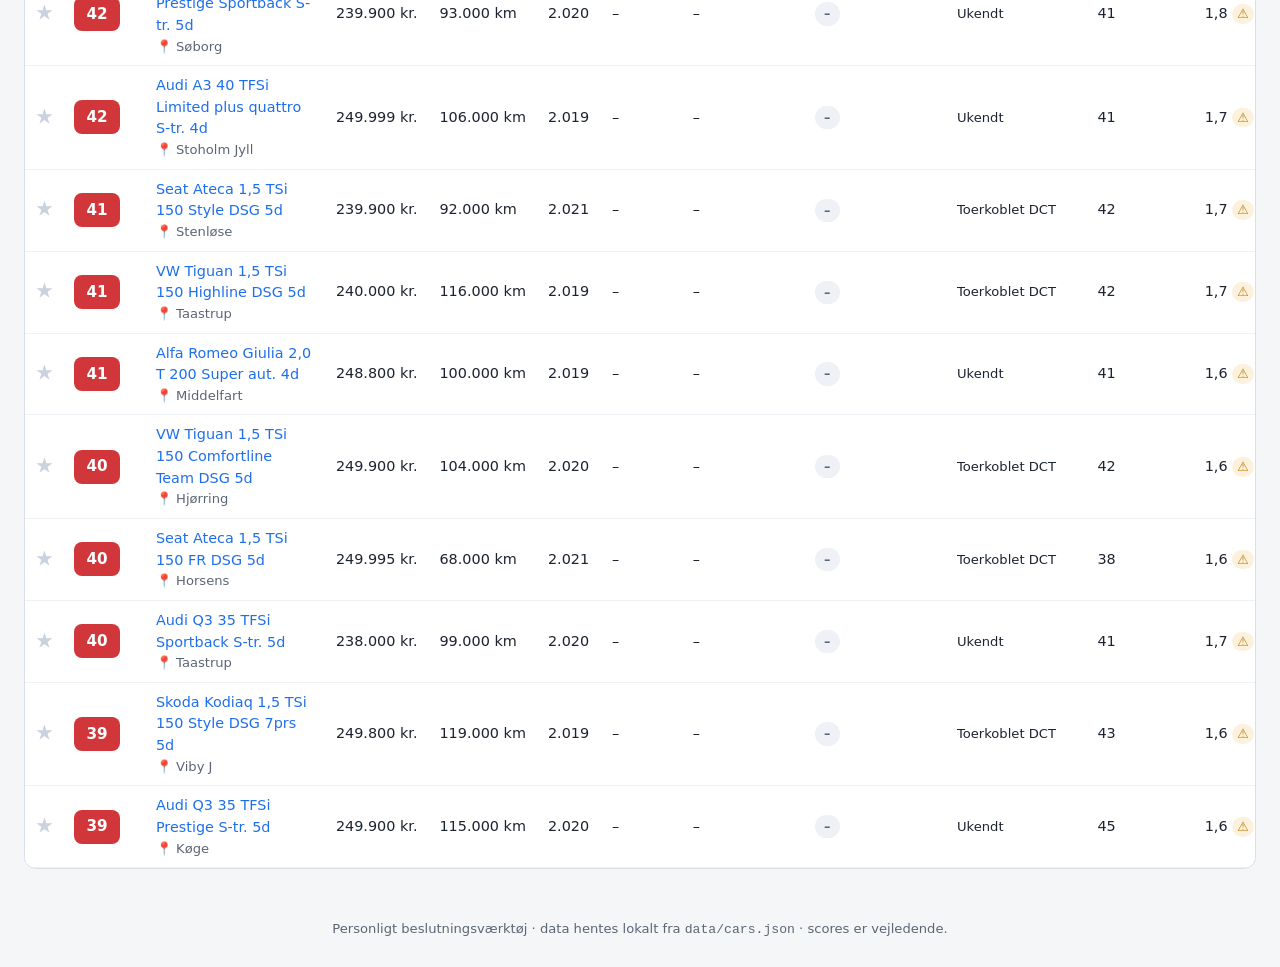
==== commit 43ebc64b: "Tilføj "Modelår fra"-filter i oversigten Skjuler biler ældre end valgt årgang. Dropdown fyldes med å" ====
--- a/index.html
+++ b/index.html
@@ -77,6 +77,7 @@
     <select id="filter-make"><option value="">Alle mærker</option></select>
     <select id="filter-fuel"><option value="">Alle drivmidler</option></select>
     <select id="filter-gearbox"><option value="">Alle gearkasser</option></select>
+    <select id="filter-year"><option value="">Alle årgange</option></select>
     <select id="sort-select">
       <option value="score">Sortér: Samlet score</option>
       <option value="value">Værdi (score pr. 10.000 kr.)</option>
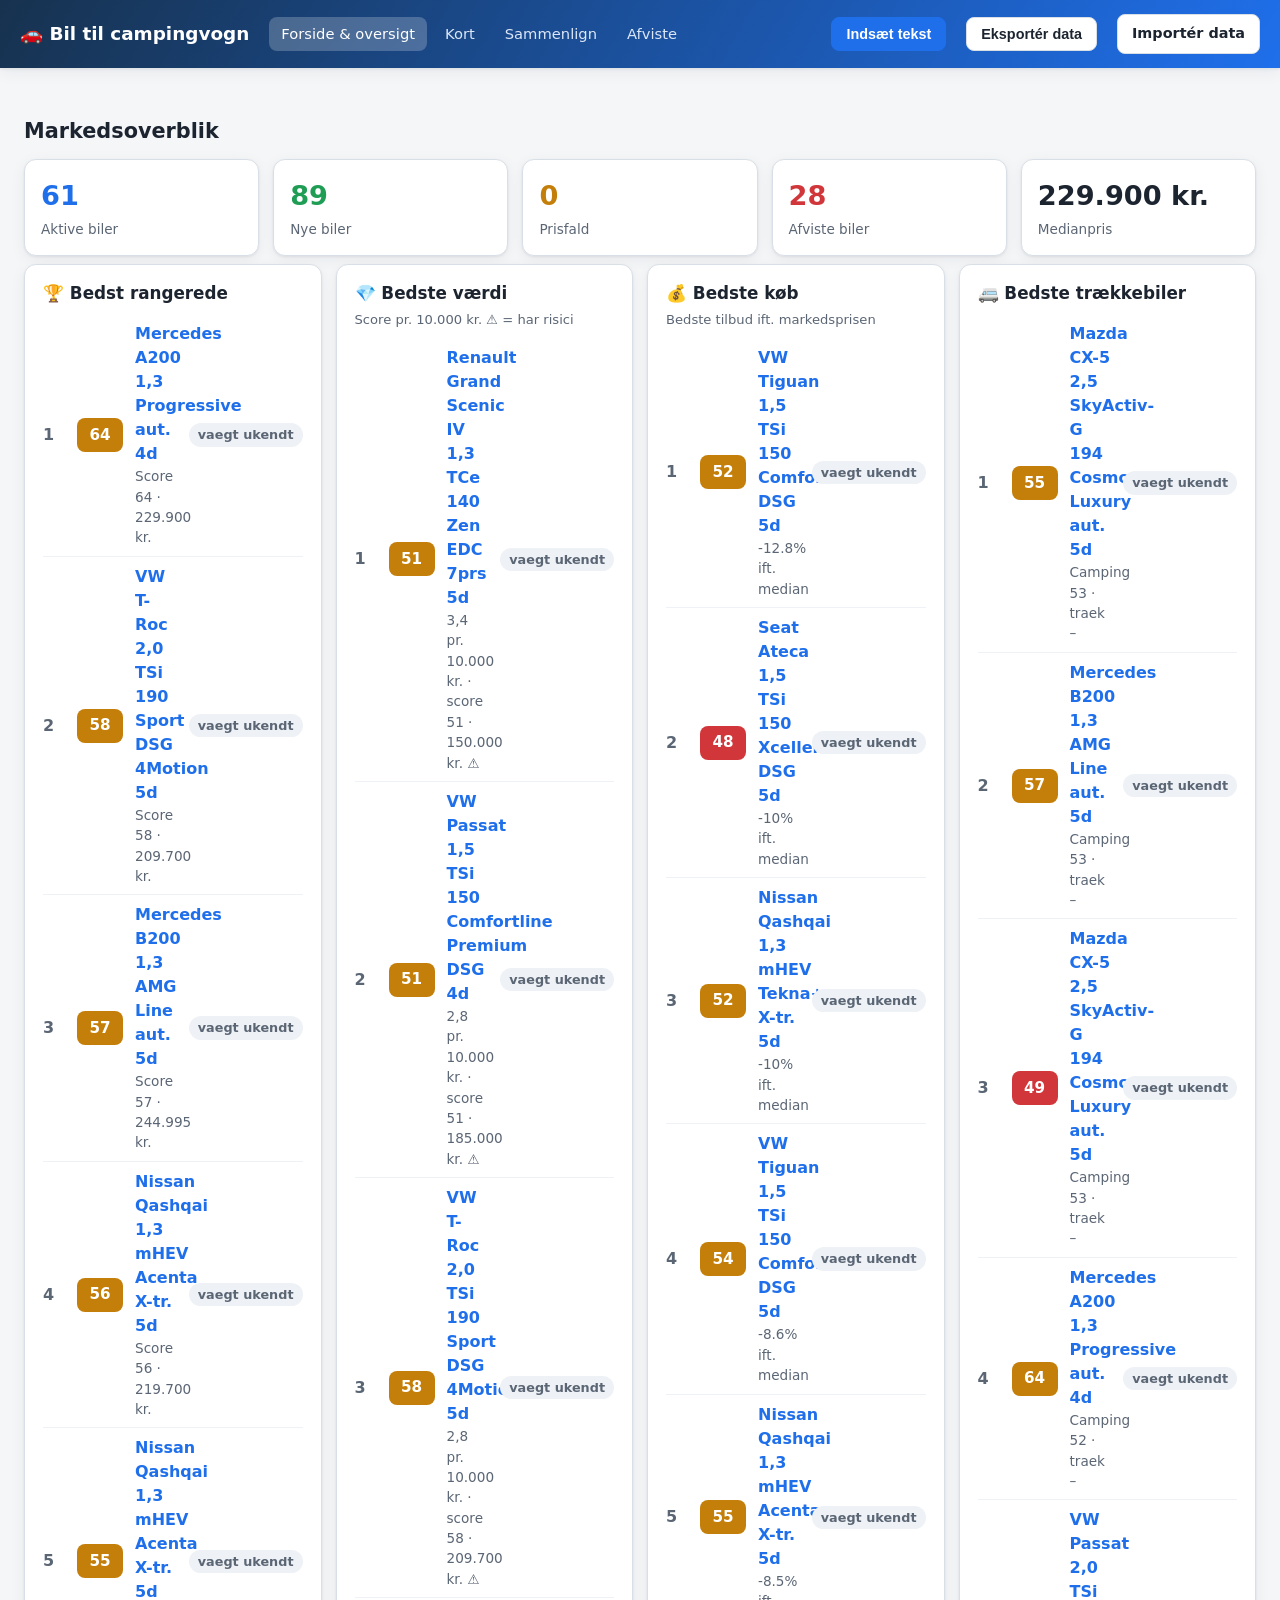
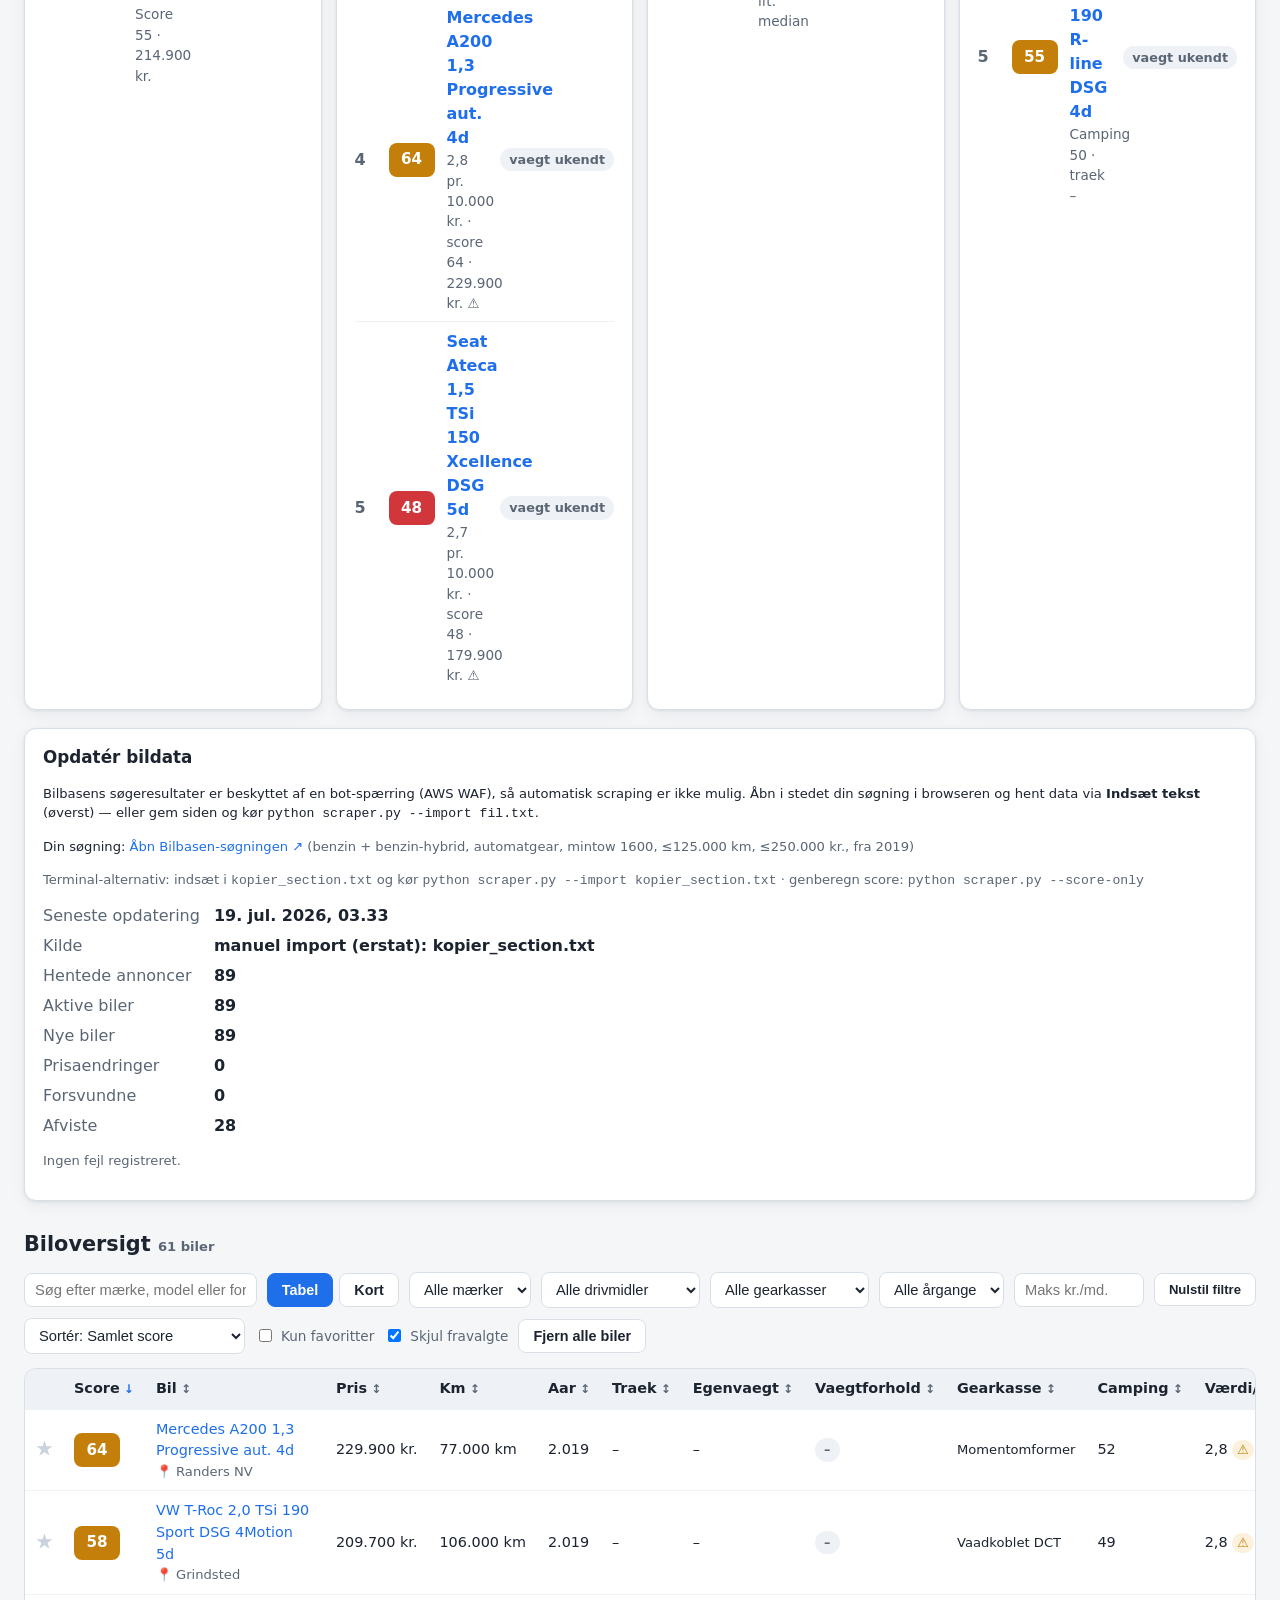
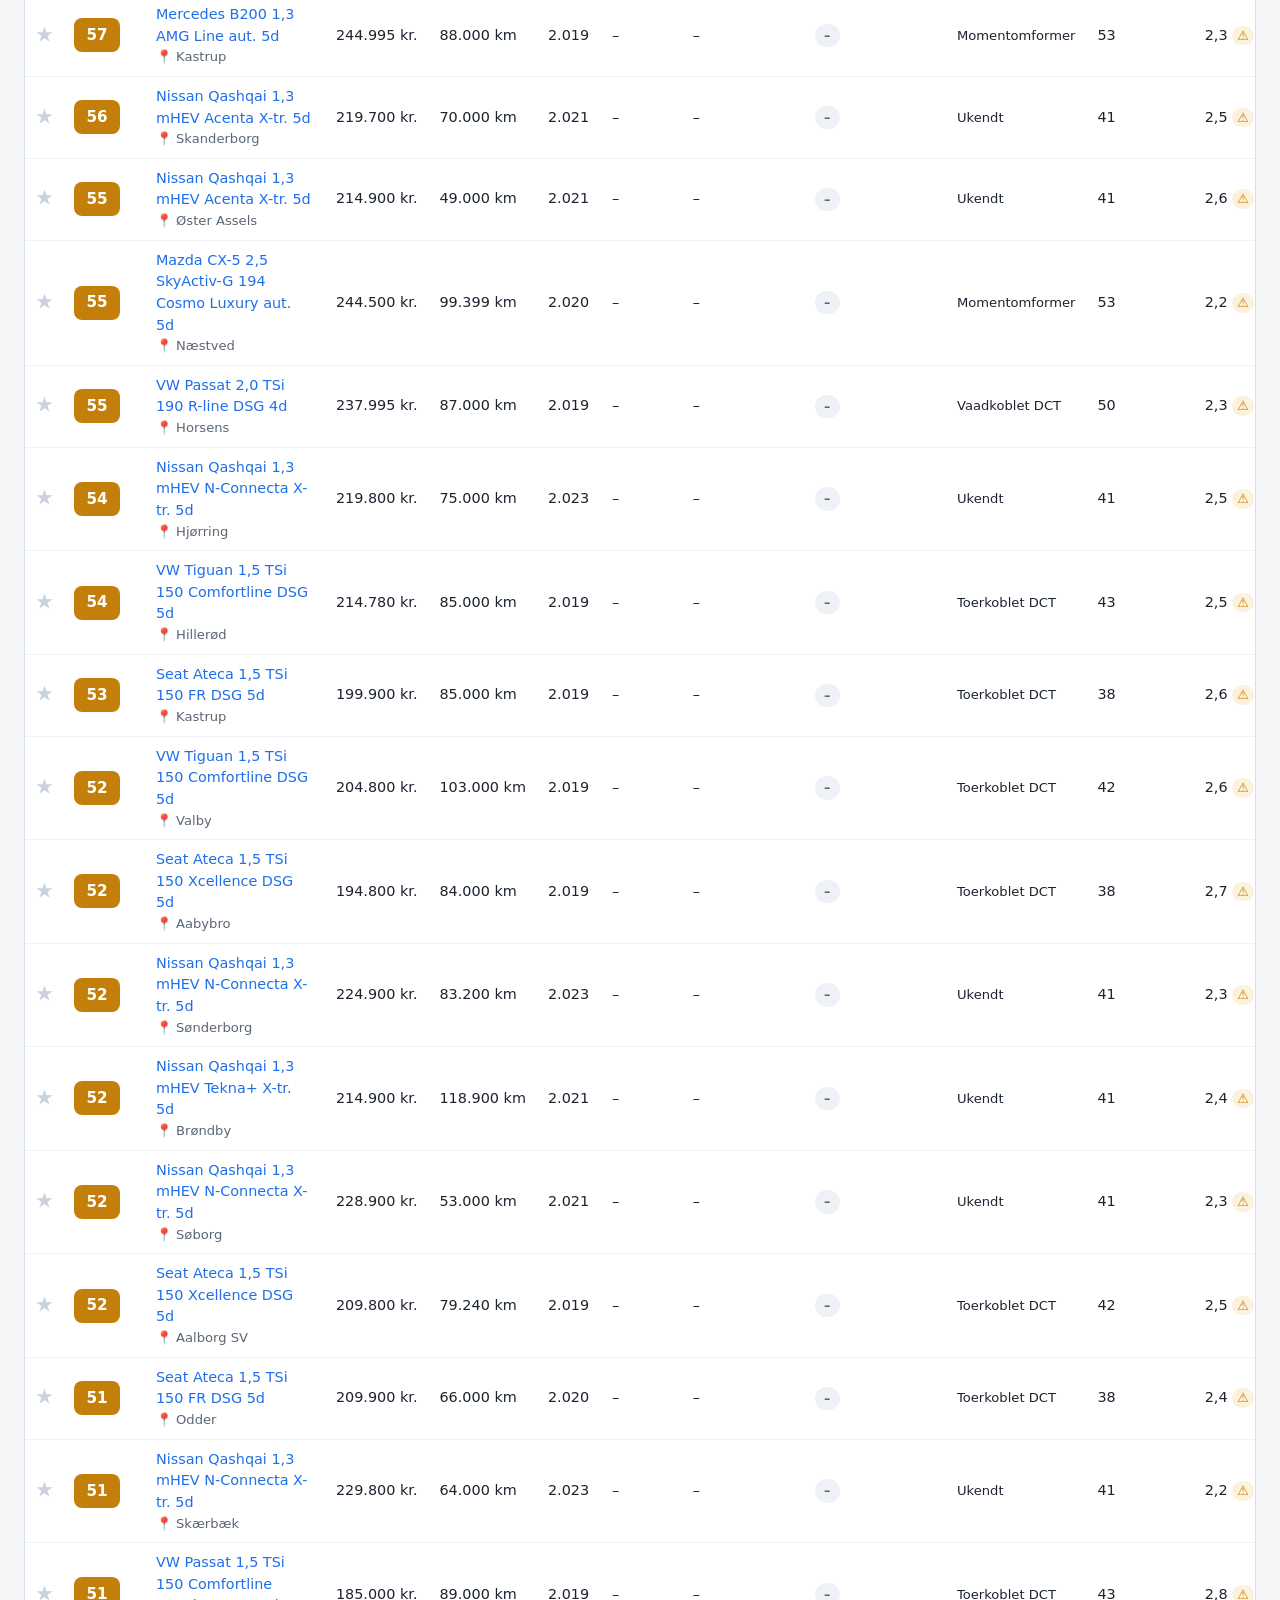
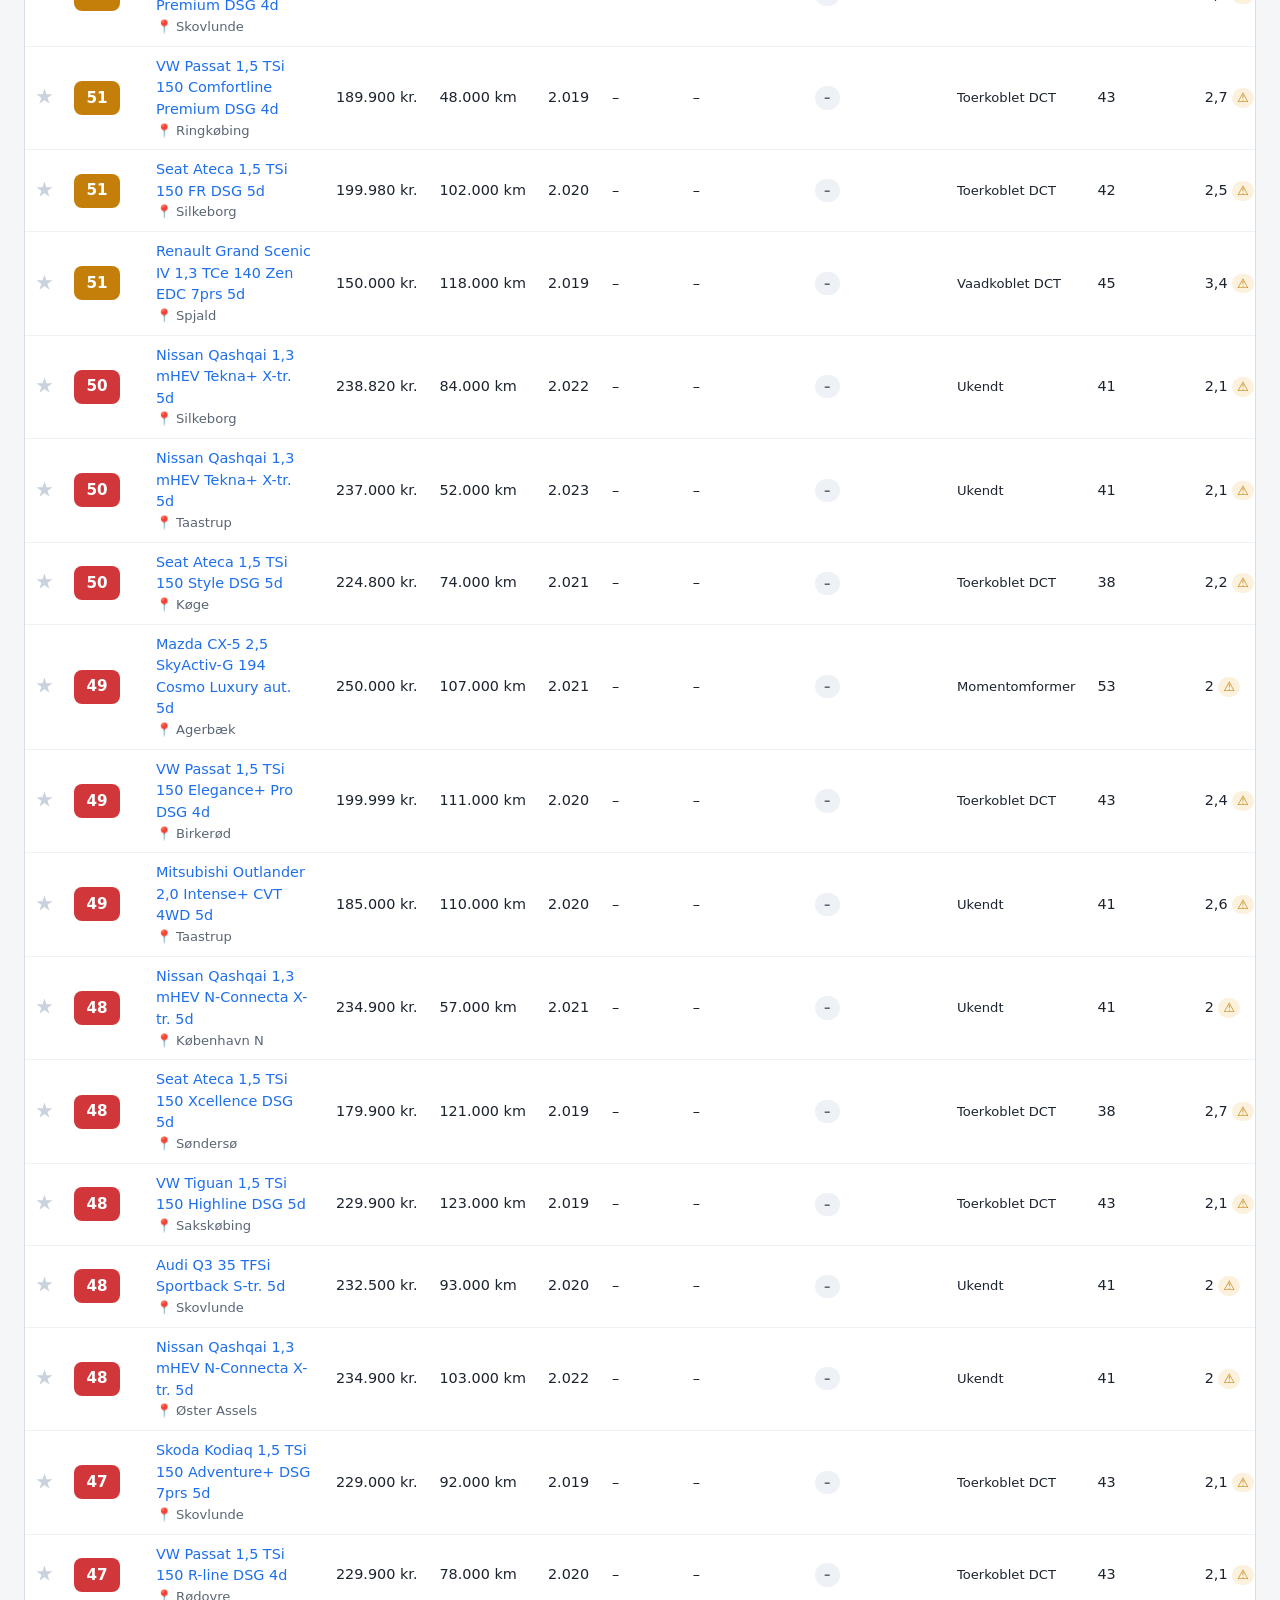
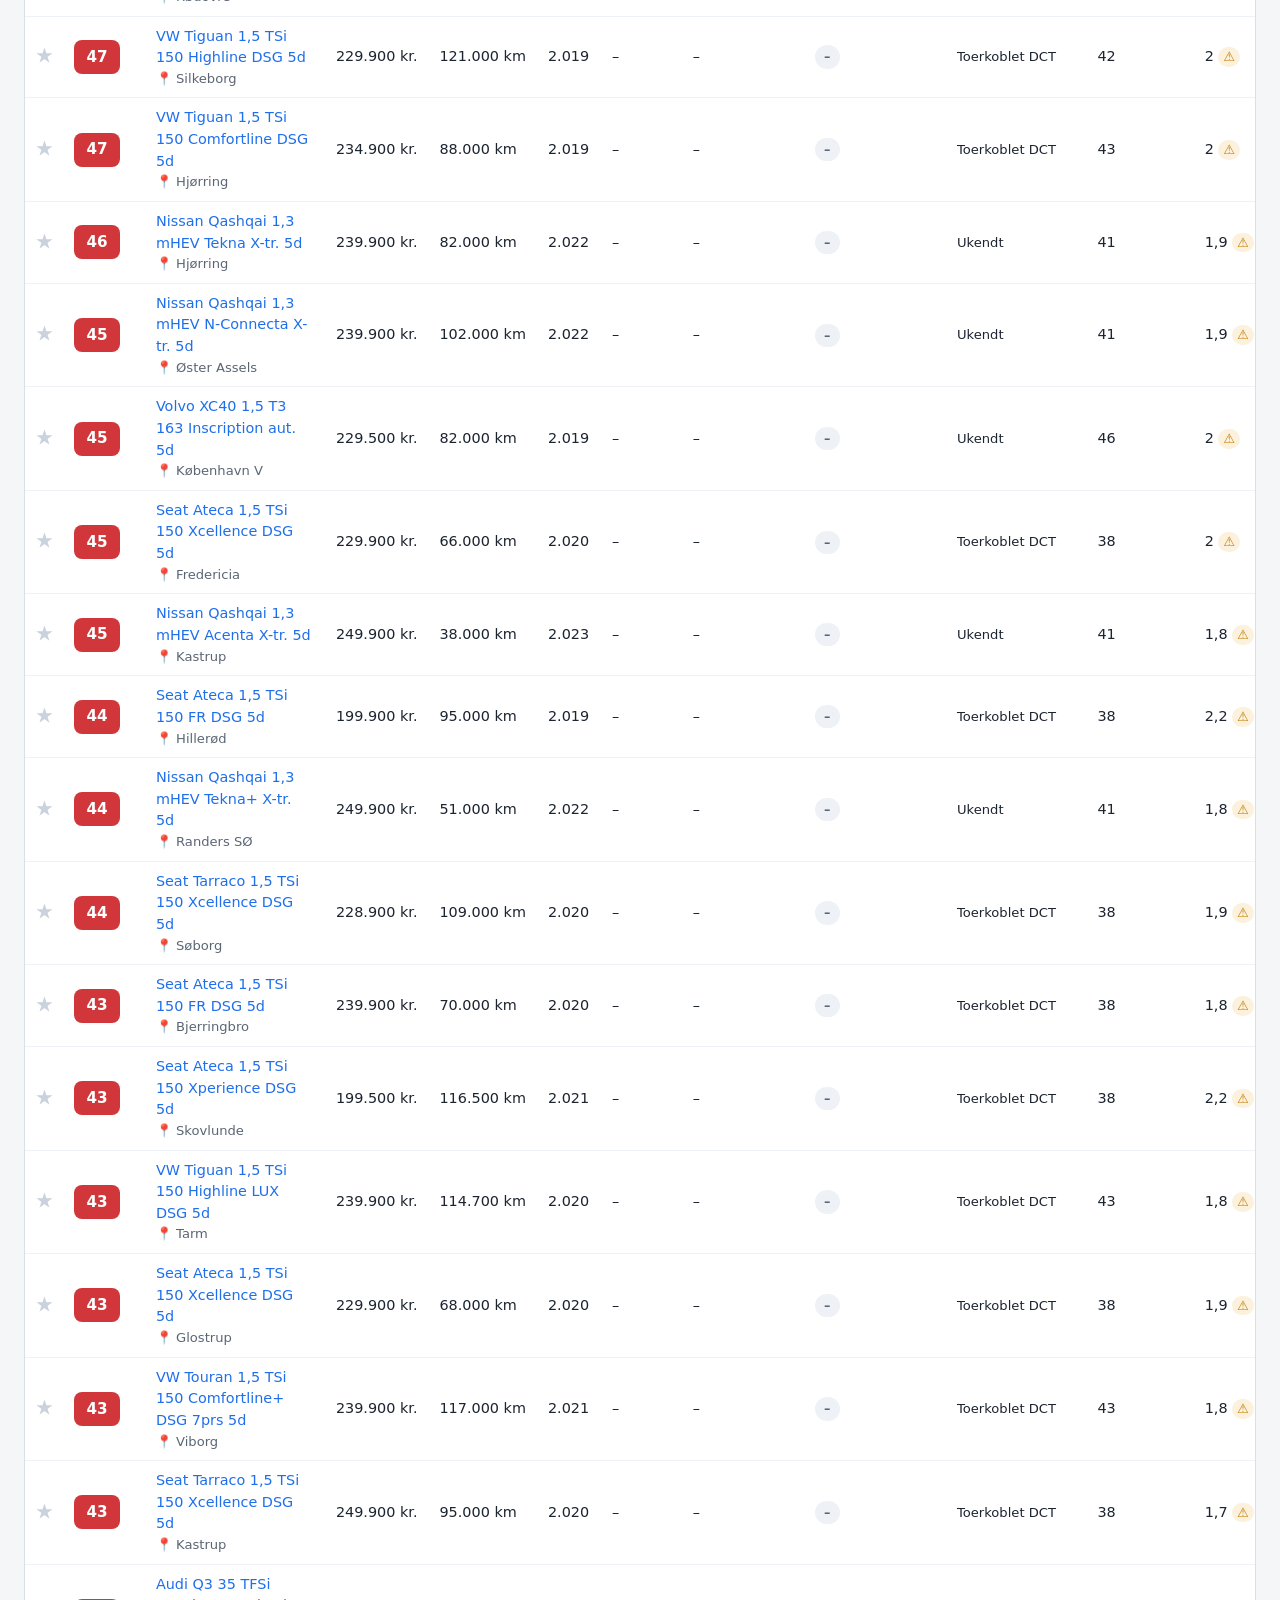
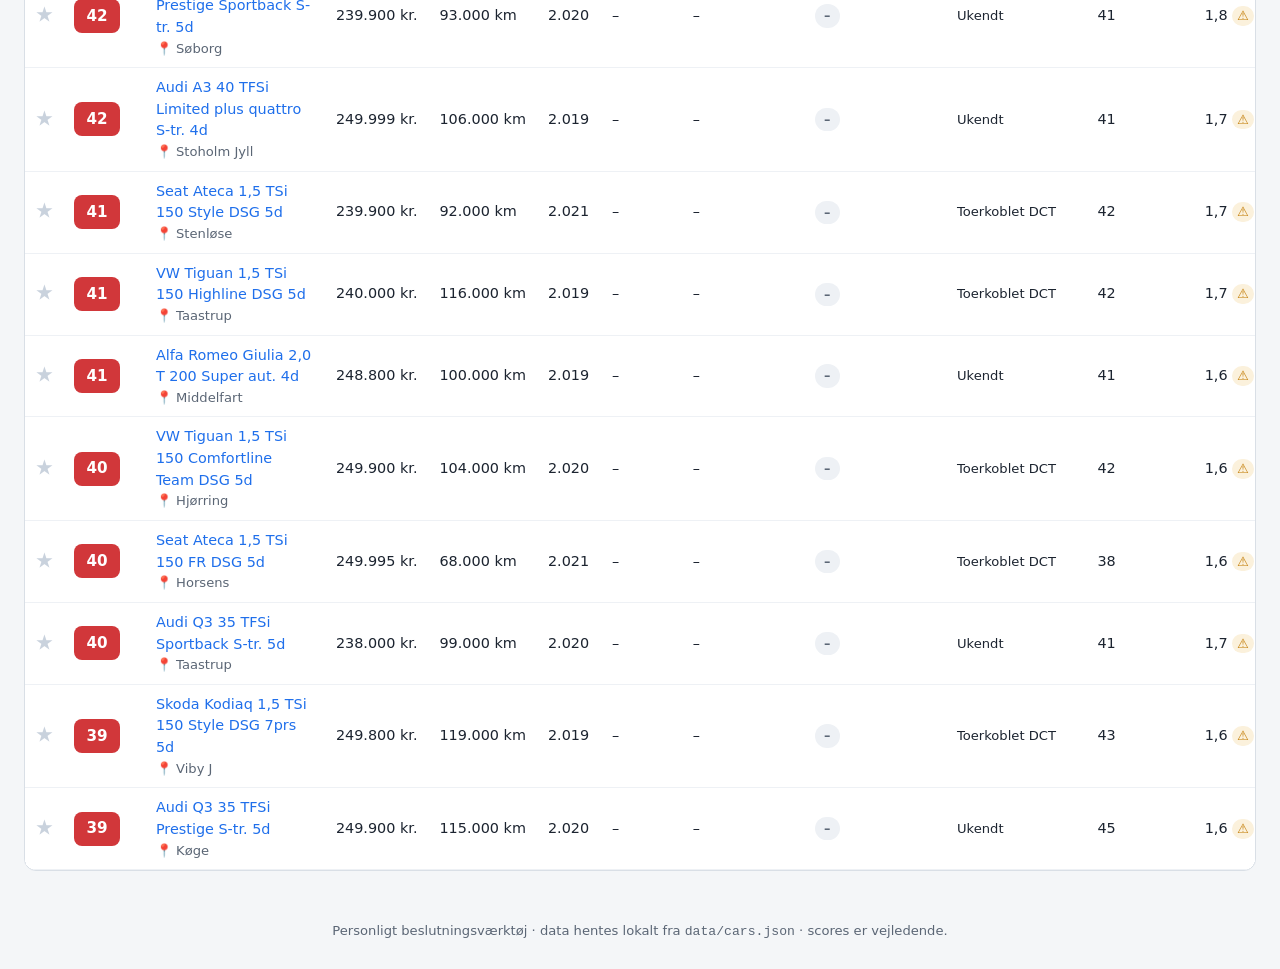
==== commit bcf9b81a: "Tilføj "maks kr./md."-filter og "Nulstil filtre"-knap Skjuler biler med anslået månedlig ydelse over" ====
--- a/index.html
+++ b/index.html
@@ -78,6 +78,8 @@
     <select id="filter-fuel"><option value="">Alle drivmidler</option></select>
     <select id="filter-gearbox"><option value="">Alle gearkasser</option></select>
     <select id="filter-year"><option value="">Alle årgange</option></select>
+    <input type="number" id="filter-monthly" placeholder="Maks kr./md." min="0" step="100" style="width:130px" title="Skjul biler med anslået ydelse over dette beløb">
+    <button id="clear-filters" class="btn small" title="Nulstil alle filtre">Nulstil filtre</button>
     <select id="sort-select">
       <option value="score">Sortér: Samlet score</option>
       <option value="value">Værdi (score pr. 10.000 kr.)</option>
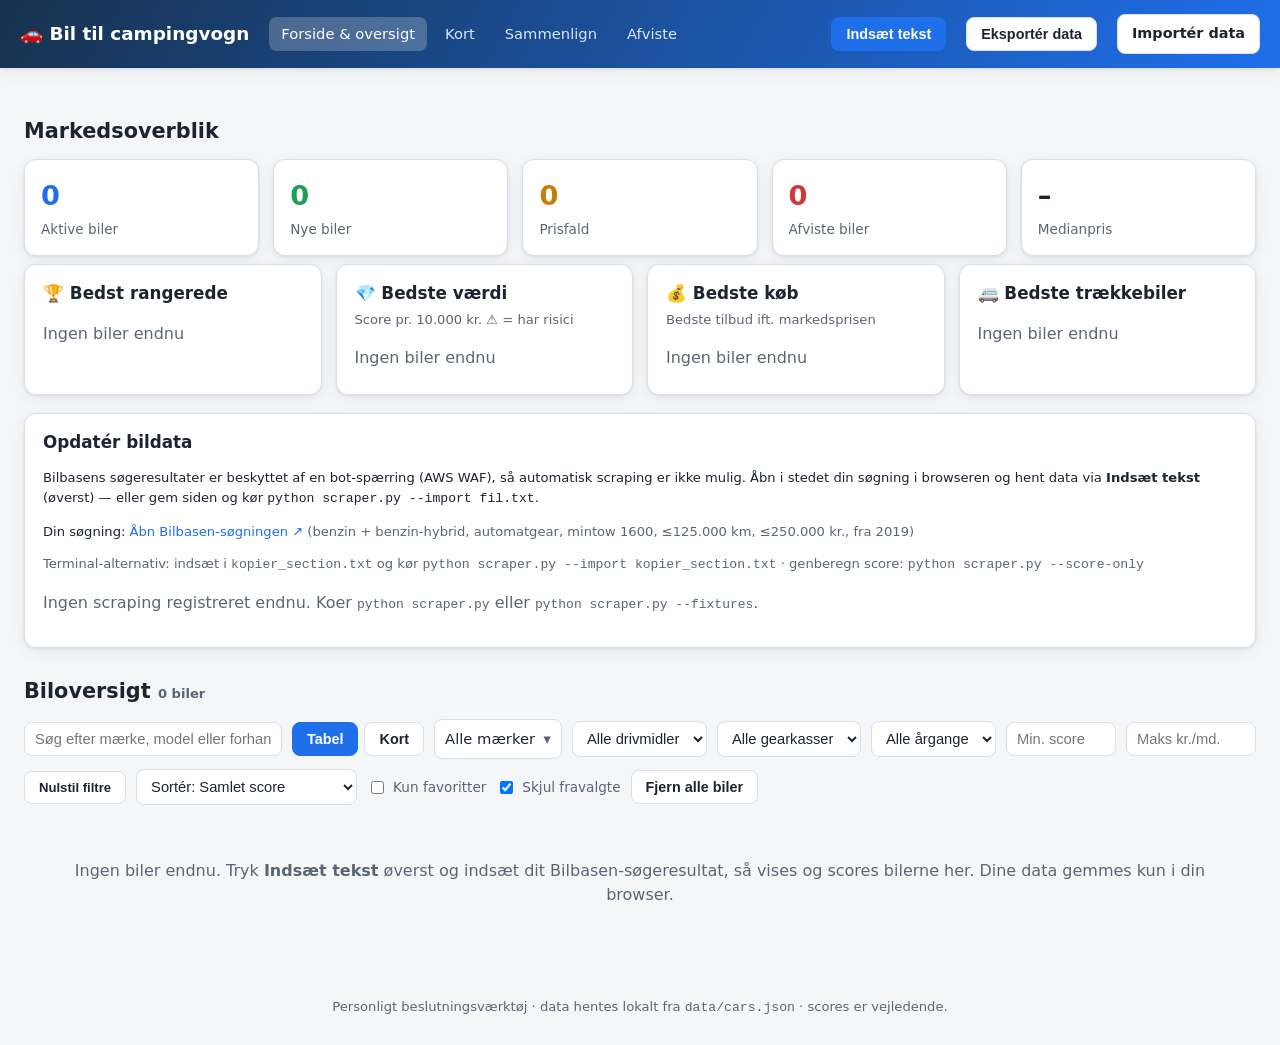
==== commit 367dc9da: "Tilføj score-filter og mærke-filter med afkrydsning - Min. score-felt skjuler biler under valgt scor" ====
--- a/index.html
+++ b/index.html
@@ -74,10 +74,17 @@
       <button id="view-table" class="toggle-btn active">Tabel</button>
       <button id="view-cards" class="toggle-btn">Kort</button>
     </div>
-    <select id="filter-make"><option value="">Alle mærker</option></select>
+    <details class="multiselect" id="make-multiselect">
+      <summary id="make-summary">Alle mærker</summary>
+      <div class="ms-panel">
+        <div class="ms-actions"><button type="button" id="make-all" class="small">Vælg alle</button><button type="button" id="make-none" class="small">Ryd</button></div>
+        <div id="make-checkboxes"></div>
+      </div>
+    </details>
     <select id="filter-fuel"><option value="">Alle drivmidler</option></select>
     <select id="filter-gearbox"><option value="">Alle gearkasser</option></select>
     <select id="filter-year"><option value="">Alle årgange</option></select>
+    <input type="number" id="filter-score" placeholder="Min. score" min="0" max="100" step="5" style="width:110px" title="Skjul biler med samlet score under dette">
     <input type="number" id="filter-monthly" placeholder="Maks kr./md." min="0" step="100" style="width:130px" title="Skjul biler med anslået ydelse over dette beløb">
     <button id="clear-filters" class="btn small" title="Nulstil alle filtre">Nulstil filtre</button>
     <select id="sort-select">
--- a/styles.css
+++ b/styles.css
@@ -145,6 +145,18 @@
 button.primary, .btn.primary { background: var(--primary); color: #fff; border-color: var(--primary); }
 button.primary:hover { background: var(--primary-dark); }
 .btn-group { display: flex; gap: 6px; }
+
+/* Multi-select dropdown (mærker) */
+.multiselect { position: relative; display: inline-block; }
+.multiselect > summary { list-style: none; cursor: pointer; padding: 8px 26px 8px 10px; border: 1px solid var(--border); border-radius: 8px; background: var(--surface); font-size: 0.92rem; color: var(--text); position: relative; user-select: none; }
+.multiselect > summary::-webkit-details-marker { display: none; }
+.multiselect > summary::after { content: "▾"; position: absolute; right: 10px; color: var(--muted); }
+.multiselect[open] > summary { border-color: var(--primary); }
+.ms-panel { position: absolute; z-index: 30; margin-top: 4px; background: var(--surface); border: 1px solid var(--border); border-radius: 8px; box-shadow: var(--shadow); padding: 8px; min-width: 180px; max-height: 320px; overflow: auto; }
+.ms-panel label { display: flex; align-items: center; gap: 8px; padding: 5px 6px; font-size: 0.9rem; cursor: pointer; white-space: nowrap; color: var(--text); }
+.ms-panel label:hover { background: var(--surface-2); border-radius: 6px; }
+.ms-actions { display: flex; gap: 6px; margin-bottom: 6px; border-bottom: 1px solid var(--surface-2); padding-bottom: 6px; }
+.ms-actions button { flex: 1; }
 .toggle-btn.active { background: var(--primary); color: #fff; border-color: var(--primary); }
 
 /* Tabel */
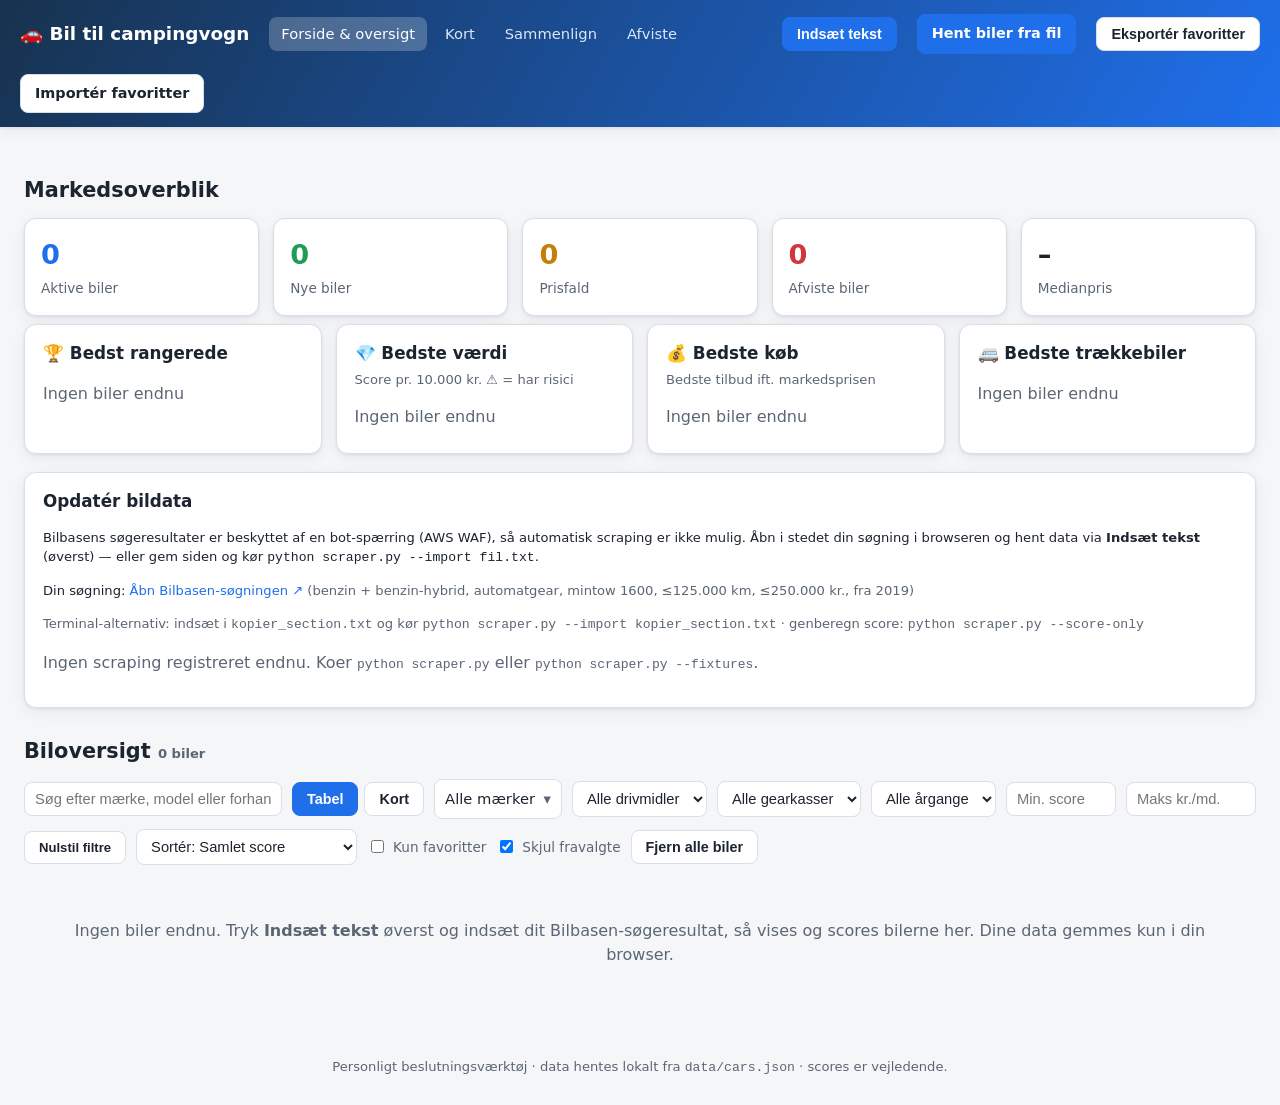
==== commit 11e669be: "Tilføj "Hent biler fra fil"-knap Læser en fil (kopieret HTML eller tekst, fx bilerne.txt) og importe" ====
--- a/index.html
+++ b/index.html
@@ -17,8 +17,9 @@
   </nav>
   <div class="spacer"></div>
   <button id="paste-btn" class="btn primary">Indsæt tekst</button>
-  <button id="export-btn" class="btn">Eksportér data</button>
-  <label class="btn" for="import-input" style="cursor:pointer">Importér data<input id="import-input" type="file" accept="application/json" hidden></label>
+  <label class="btn primary" for="cars-file-input" style="cursor:pointer" title="Hent bil-data fra en fil (kopieret HTML eller tekst, fx bilerne.txt)">Hent biler fra fil<input id="cars-file-input" type="file" accept=".txt,.html,.htm" hidden></label>
+  <button id="export-btn" class="btn">Eksportér favoritter</button>
+  <label class="btn" for="import-input" style="cursor:pointer" title="Indlæs en tidligere backup af favoritter/indstillinger (JSON)">Importér favoritter<input id="import-input" type="file" accept="application/json" hidden></label>
 </header>
 
 <div id="paste-modal" class="modal-backdrop hidden">
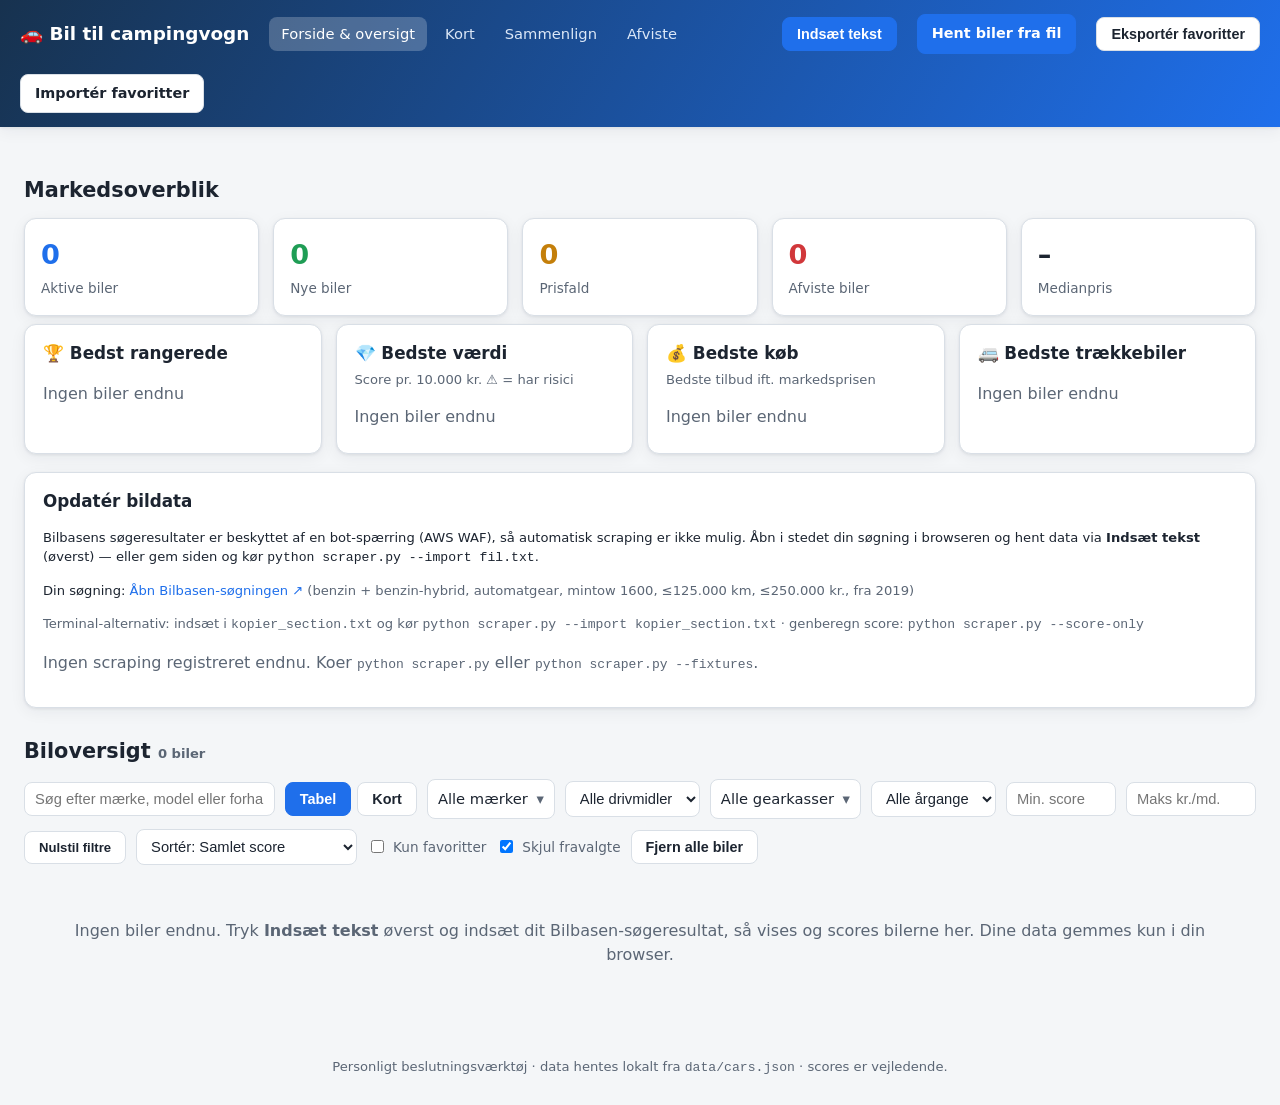
==== commit 04cbb831: "Gearkasse-filter med flueben + km/l-kolonne - Gearkasse er nu multiselect med flueben (tørkoblet DCT" ====
--- a/index.html
+++ b/index.html
@@ -83,7 +83,13 @@
       </div>
     </details>
     <select id="filter-fuel"><option value="">Alle drivmidler</option></select>
-    <select id="filter-gearbox"><option value="">Alle gearkasser</option></select>
+    <details class="multiselect" id="gearbox-multiselect">
+      <summary id="gearbox-summary">Alle gearkasser</summary>
+      <div class="ms-panel">
+        <div class="ms-actions"><button type="button" id="gearbox-all" class="small">Vælg alle</button><button type="button" id="gearbox-none" class="small">Ryd</button></div>
+        <div id="gearbox-checkboxes"></div>
+      </div>
+    </details>
     <select id="filter-year"><option value="">Alle årgange</option></select>
     <input type="number" id="filter-score" placeholder="Min. score" min="0" max="100" step="5" style="width:110px" title="Skjul biler med samlet score under dette">
     <input type="number" id="filter-monthly" placeholder="Maks kr./md." min="0" step="100" style="width:130px" title="Skjul biler med anslået ydelse over dette beløb">
@@ -95,6 +101,7 @@
       <option value="caravan">Campingvognsscore</option>
       <option value="price">Pris</option>
       <option value="mileage_km">Kilometerstand</option>
+      <option value="consumption">Forbrug (km/l)</option>
       <option value="model_year">Modelår</option>
       <option value="tow_capacity_kg">Trækvægt</option>
       <option value="kerb_weight_kg">Egenvægt</option>
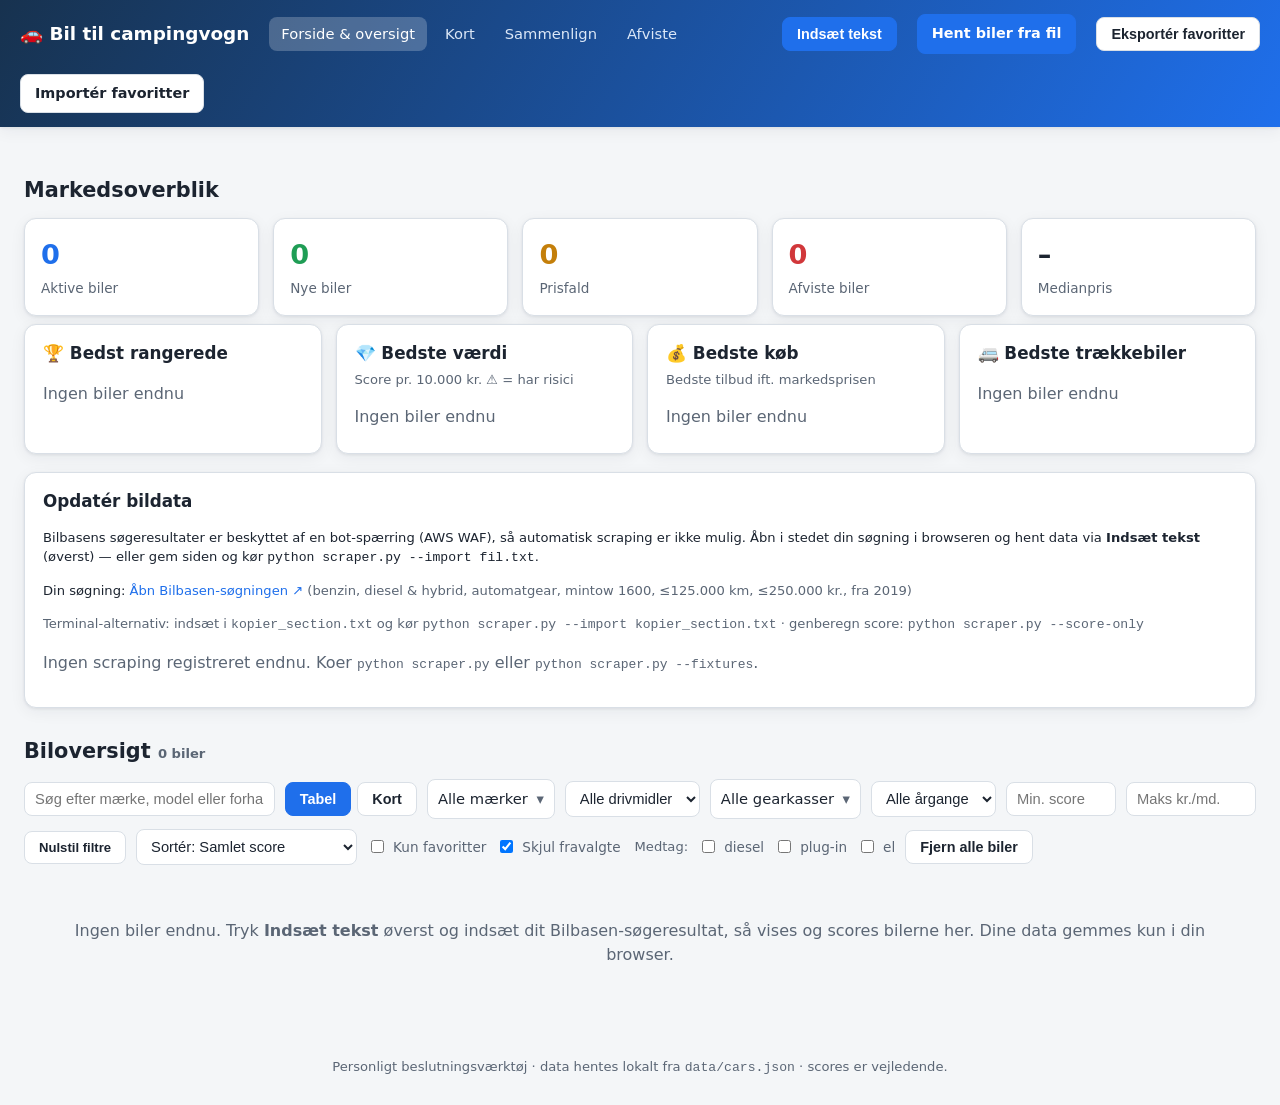
==== commit e35335b0: "Drivmiddel som blødt til/fra-filter + diesel Sportage + opdateret søgelink - Diesel/plug-in/el er ik" ====
--- a/index.html
+++ b/index.html
@@ -63,7 +63,7 @@
   <div class="panel">
     <h3>Opdatér bildata</h3>
     <p class="small">Bilbasens søgeresultater er beskyttet af en bot-spærring (AWS WAF), så automatisk scraping er ikke mulig. Åbn i stedet din søgning i browseren og hent data via <strong>Indsæt tekst</strong> (øverst) — eller gem siden og kør <code>python scraper.py --import fil.txt</code>.</p>
-    <p class="small">Din søgning: <a id="search-link" href="https://www.bilbasen.dk/brugt/bil?adaptivecruisecontrol&amp;cartype=stationcar&amp;cartype=suv&amp;cartype=cuv&amp;cartype=mpv&amp;cartype=sedan&amp;cartype=hatchback&amp;fuel=1&amp;fuel=6&amp;gear=automatic&amp;mileageto=125000&amp;mintow=1600&amp;priceto=250000&amp;pricetype=Retail&amp;regfrom=2019-01&amp;sortby=price&amp;sortorder=asc" target="_blank" rel="noopener">Åbn Bilbasen-søgningen ↗</a> <span class="muted">(benzin + benzin-hybrid, automatgear, mintow 1600, ≤125.000 km, ≤250.000 kr., fra 2019)</span></p>
+    <p class="small">Din søgning: <a id="search-link" href="https://www.bilbasen.dk/brugt/bil?adaptivecruisecontrol&amp;cartype=stationcar&amp;cartype=suv&amp;cartype=cuv&amp;cartype=mpv&amp;cartype=sedan&amp;cartype=hatchback&amp;fuel=1&amp;fuel=2&amp;fuel=6&amp;fuel=8&amp;gear=automatic&amp;mileageto=125000&amp;mintow=1600&amp;priceto=250000&amp;pricetype=Retail&amp;regfrom=2019-01&amp;sortby=price&amp;sortorder=asc" target="_blank" rel="noopener">Åbn Bilbasen-søgningen ↗</a> <span class="muted">(benzin, diesel &amp; hybrid, automatgear, mintow 1600, ≤125.000 km, ≤250.000 kr., fra 2019)</span></p>
     <p class="small muted">Terminal-alternativ: indsæt i <code>kopier_section.txt</code> og kør <code>python scraper.py --import kopier_section.txt</code> · genberegn score: <code>python scraper.py --score-only</code></p>
     <div id="scrape-status"></div>
   </div>
@@ -110,6 +110,10 @@
     </select>
     <label><input type="checkbox" id="filter-favorites"> Kun favoritter</label>
     <label><input type="checkbox" id="filter-dismissed" checked> Skjul fravalgte</label>
+    <span class="muted small" style="margin-left:4px">Medtag:</span>
+    <label title="Diesel er ellers fravalgt"><input type="checkbox" id="include-diesel"> diesel</label>
+    <label title="Plug-in hybrid er ellers fravalgt"><input type="checkbox" id="include-phev"> plug-in</label>
+    <label title="Elbil er ellers fravalgt"><input type="checkbox" id="include-ev"> el</label>
     <button id="clear-all-cars" class="btn">Fjern alle biler</button>
   </div>
   <div id="hidebase-banner"></div>
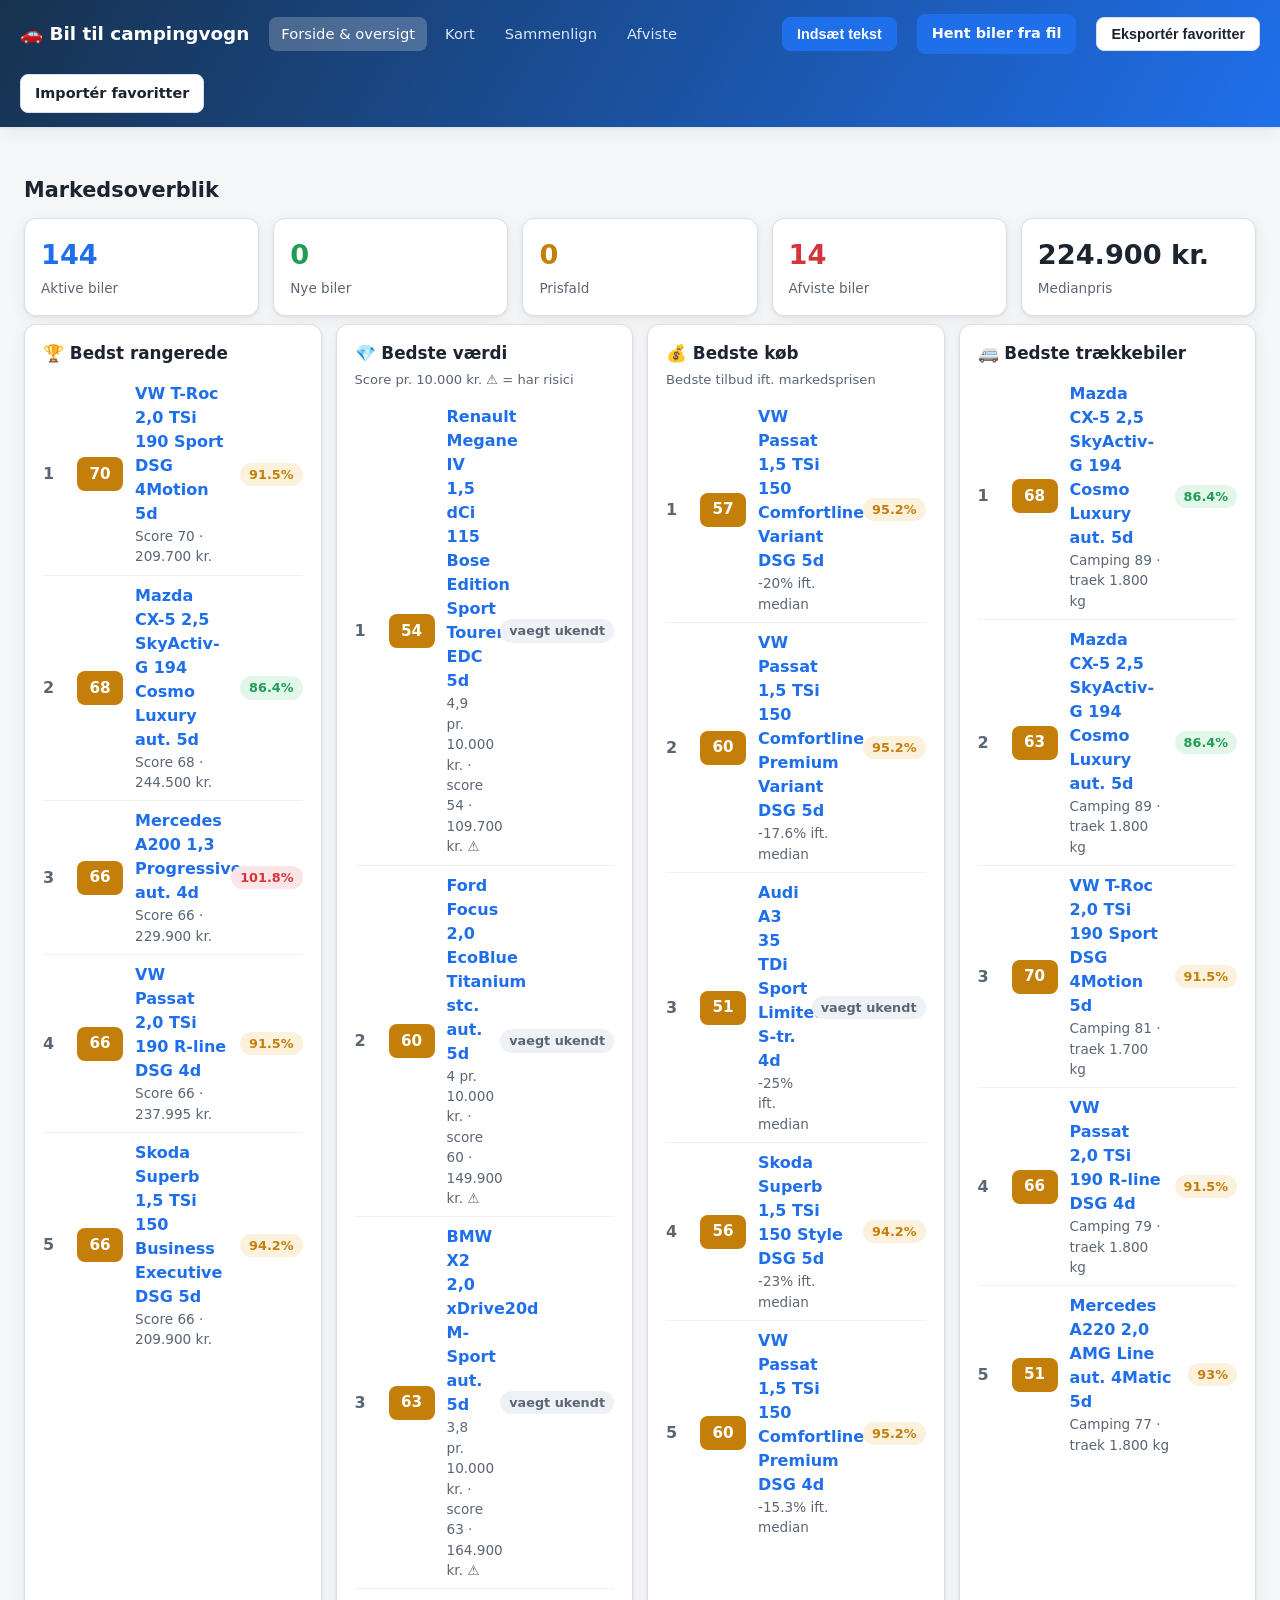
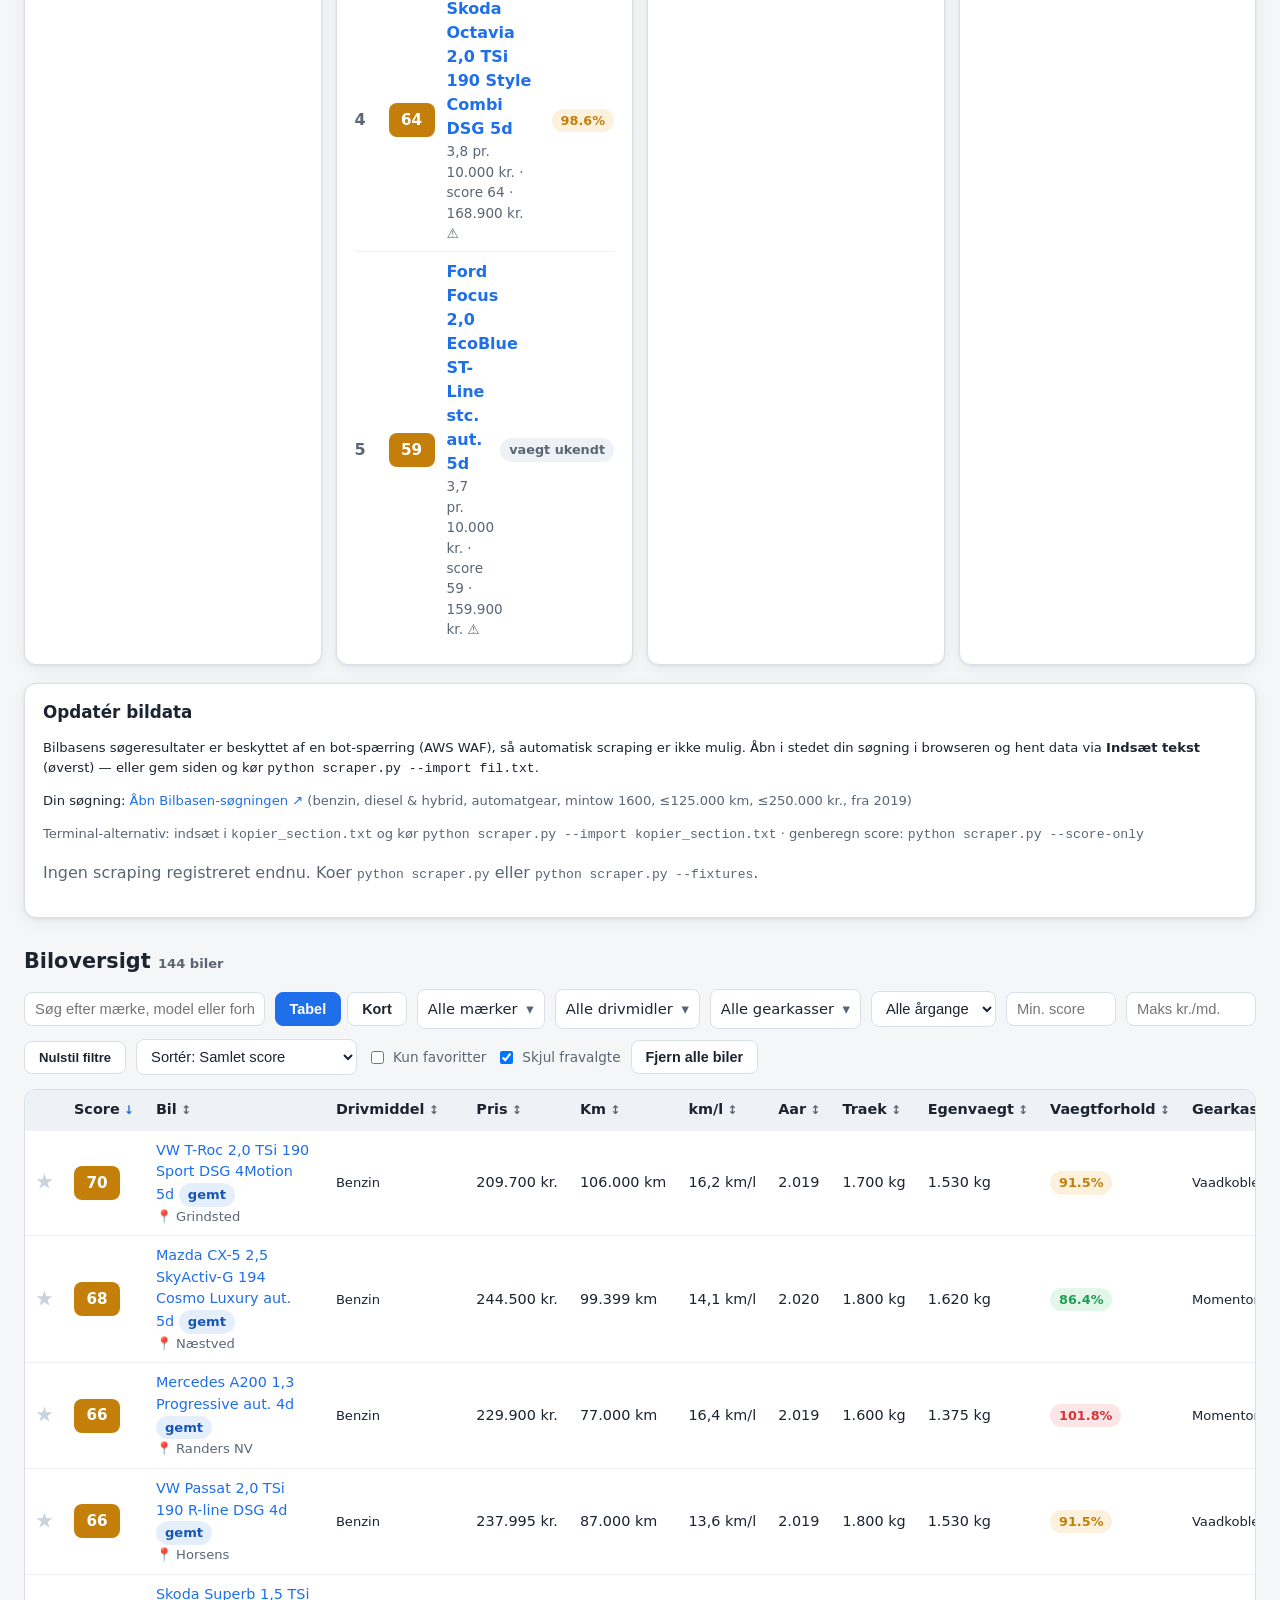
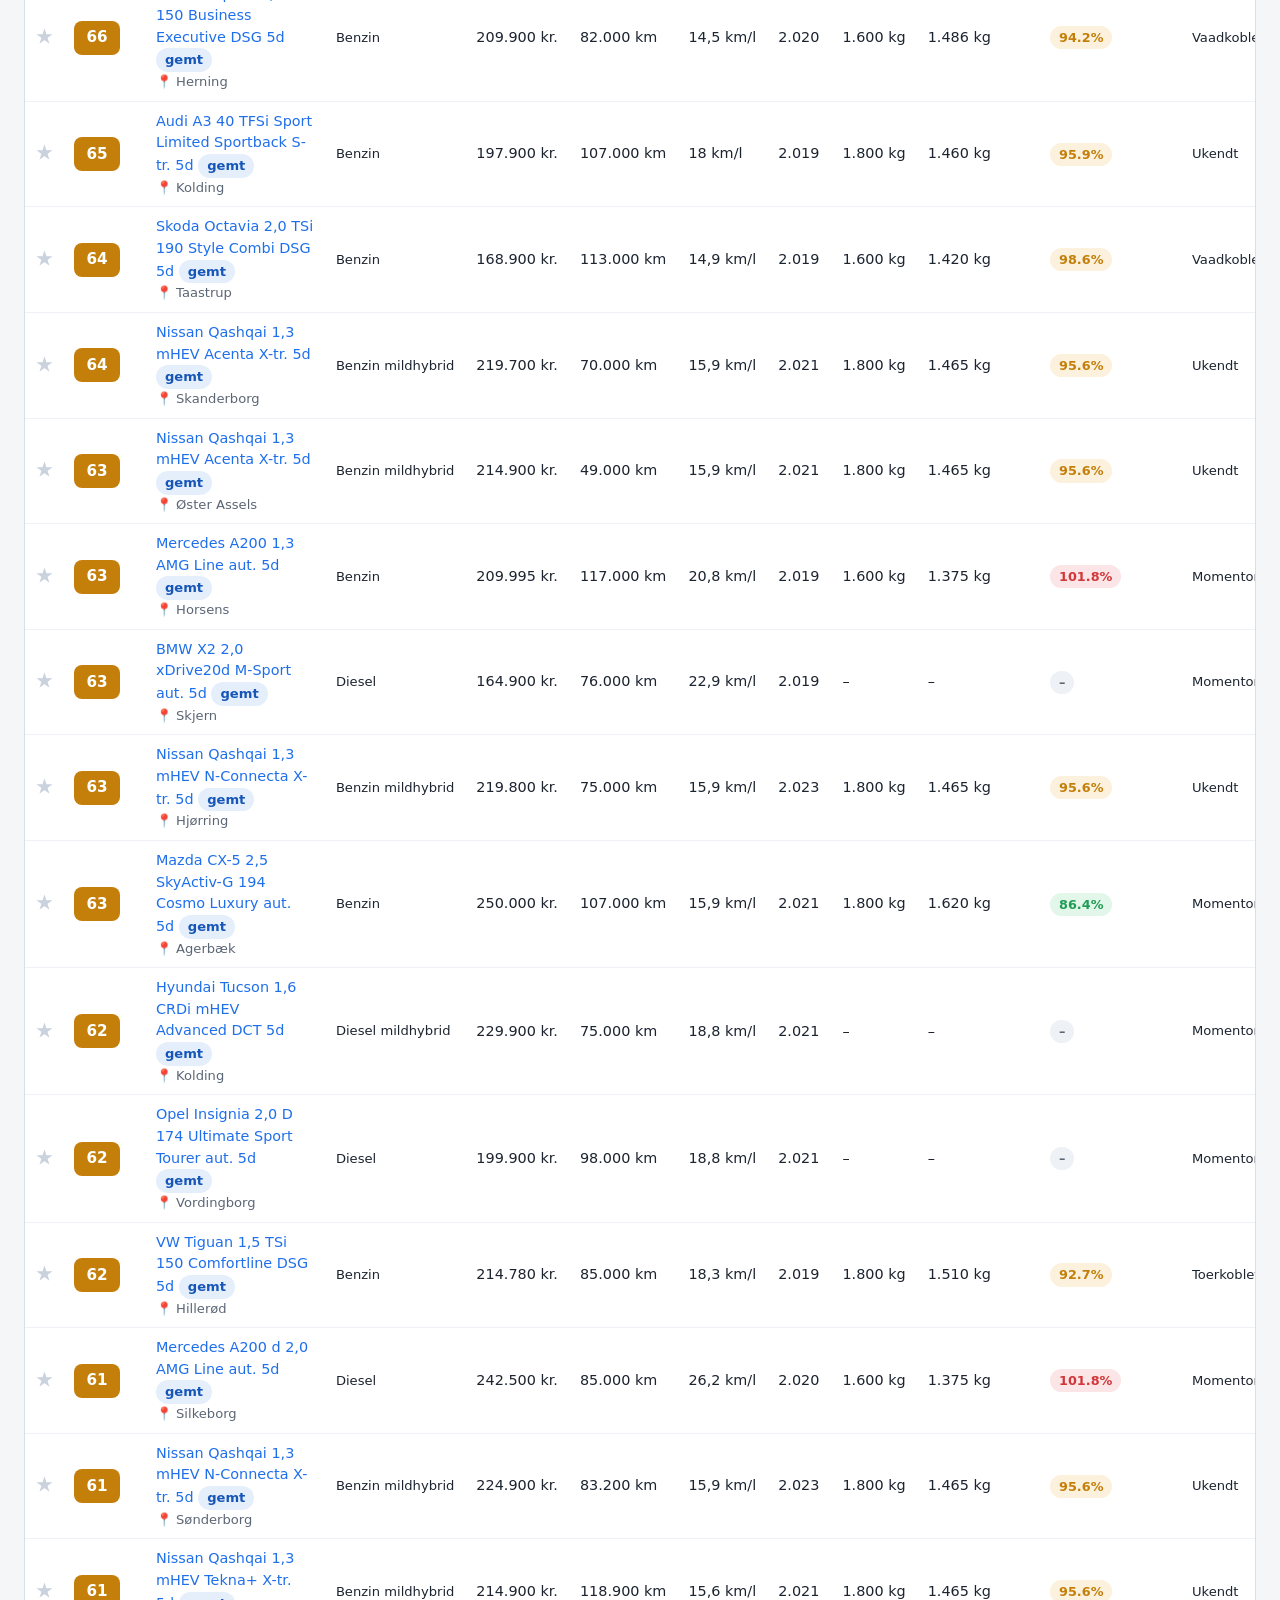
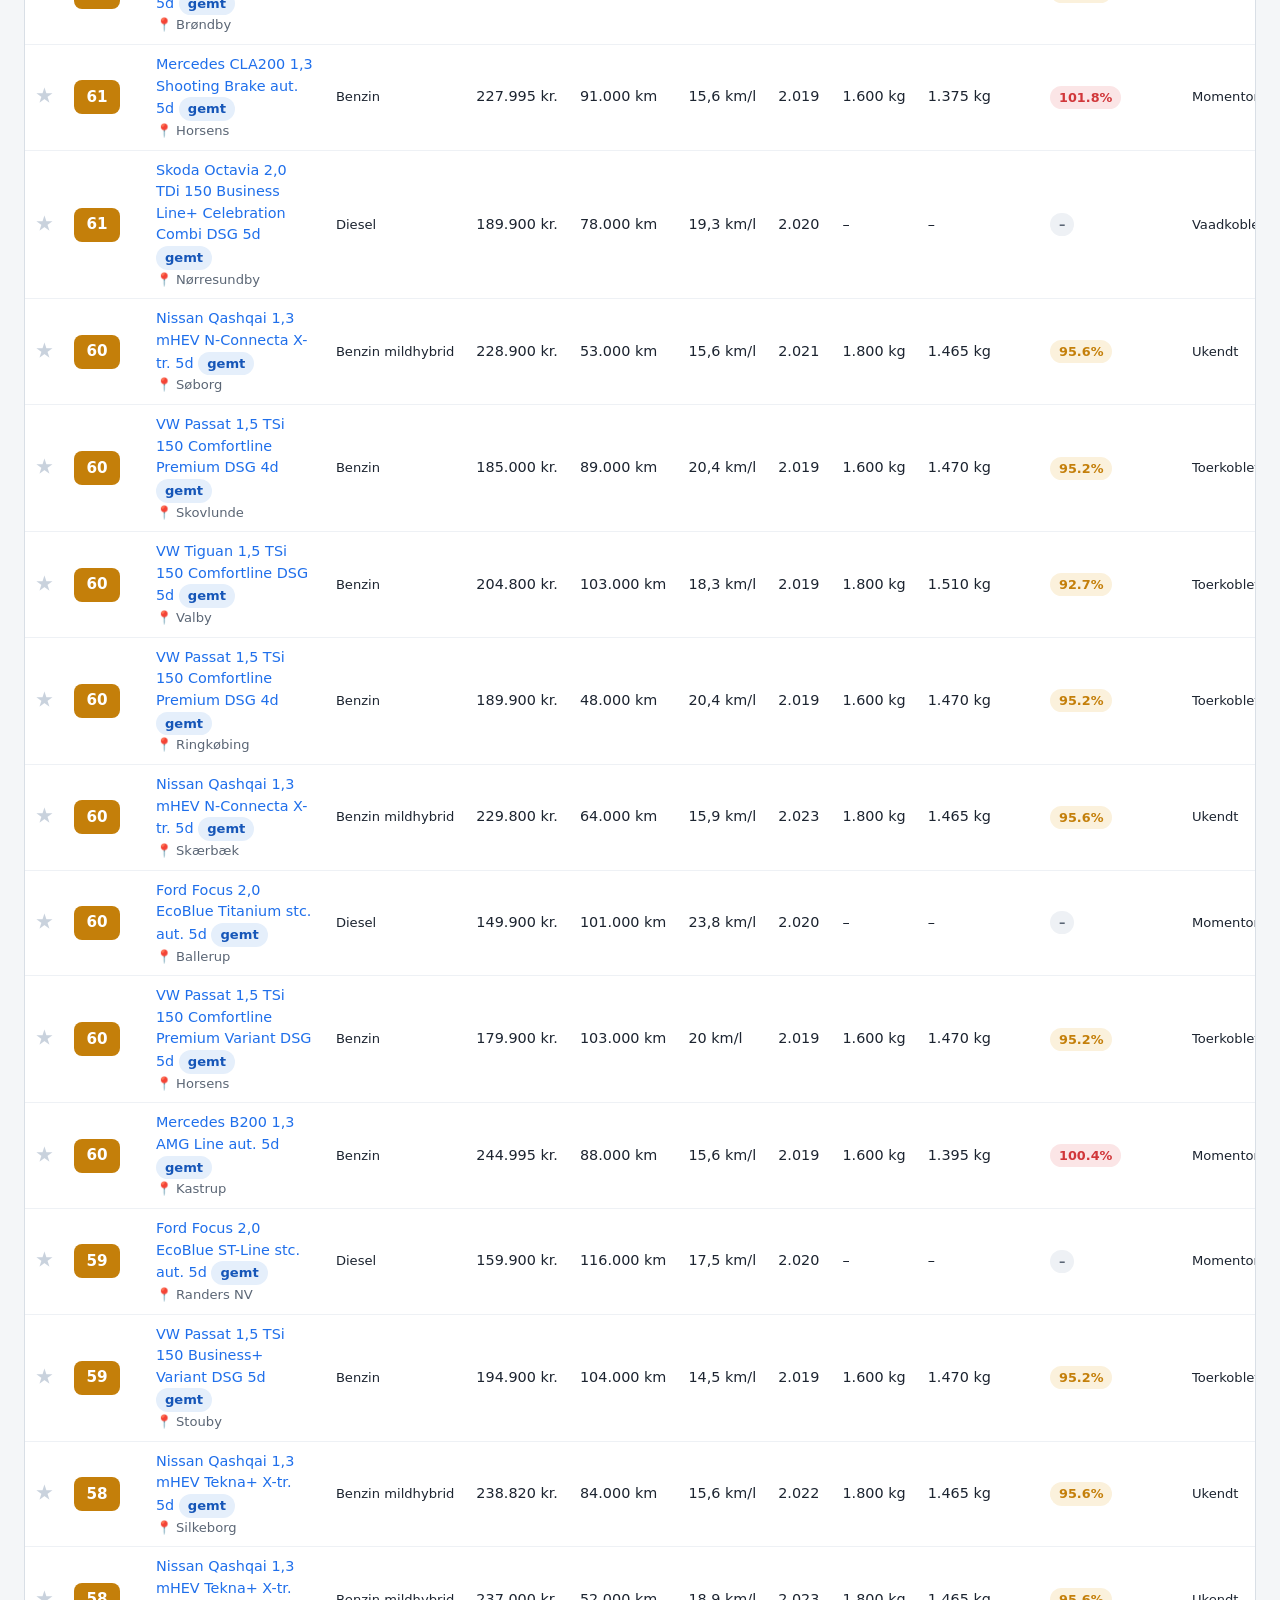
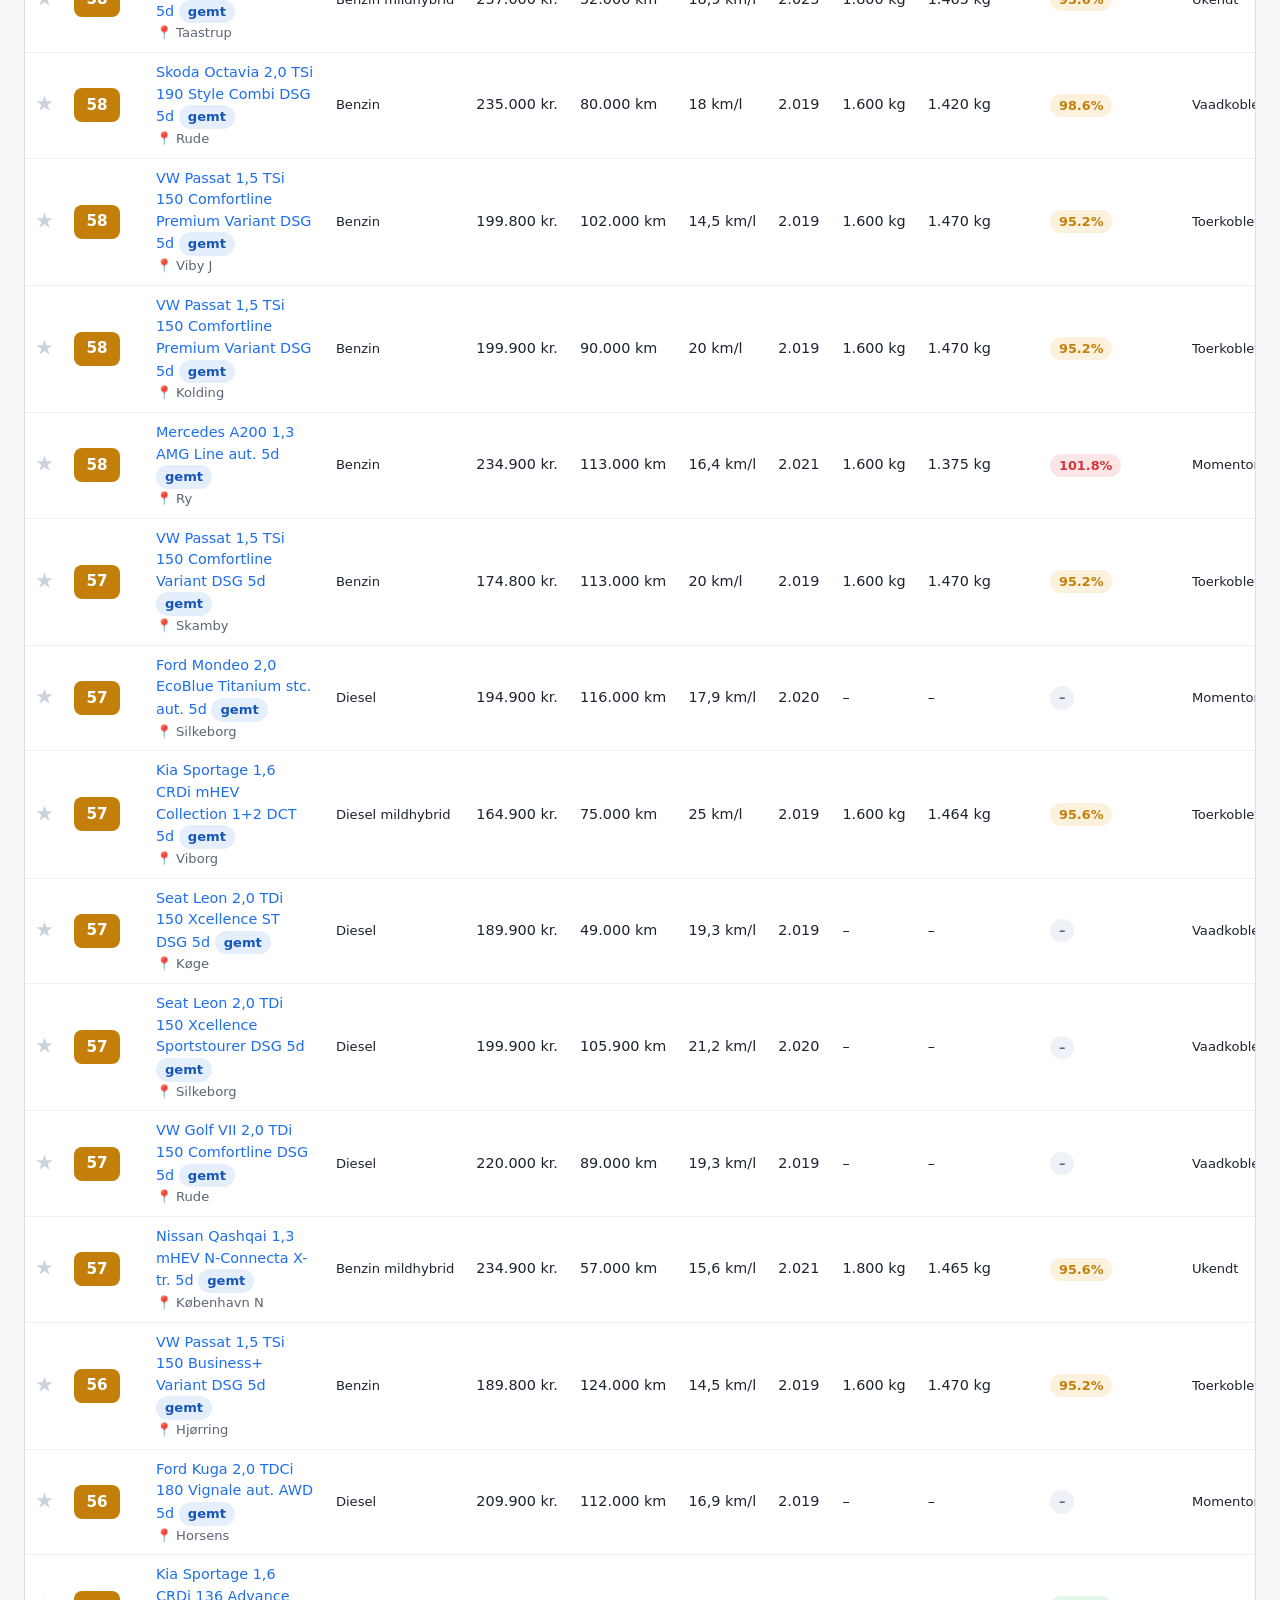
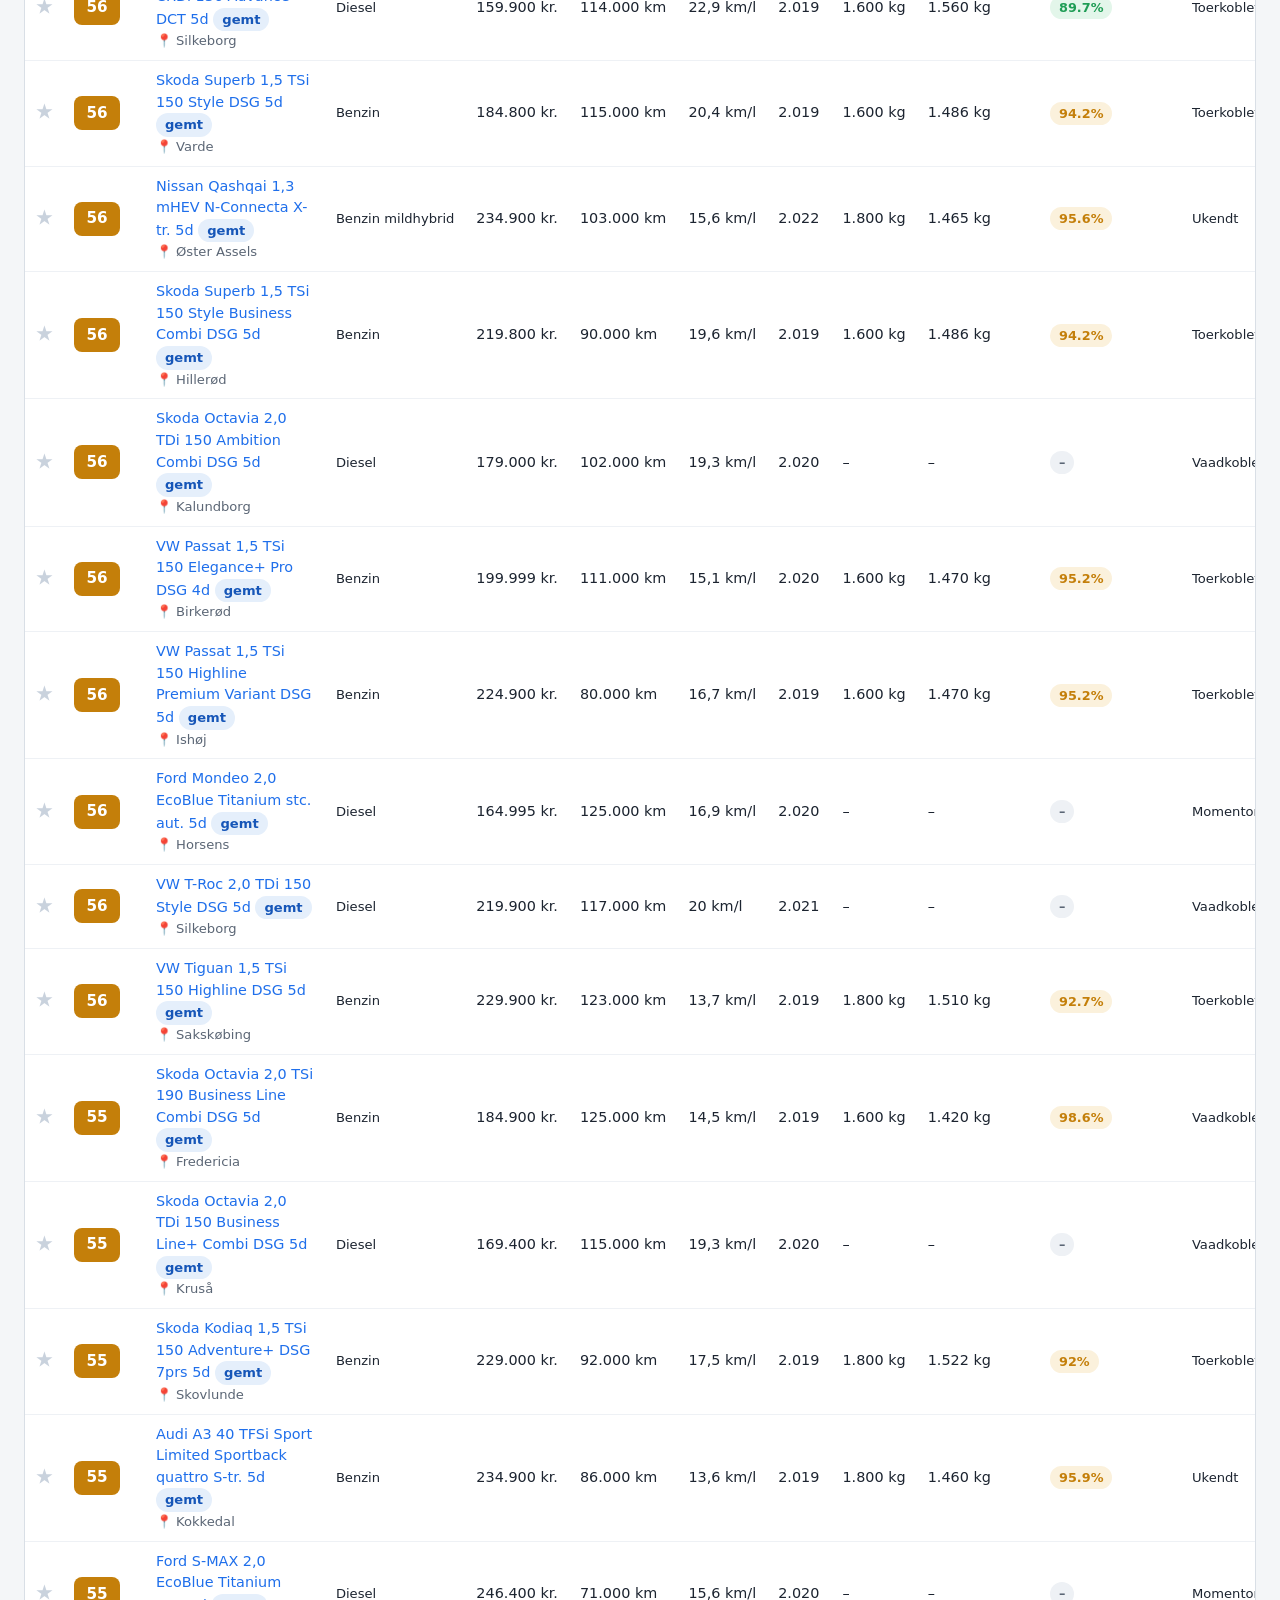
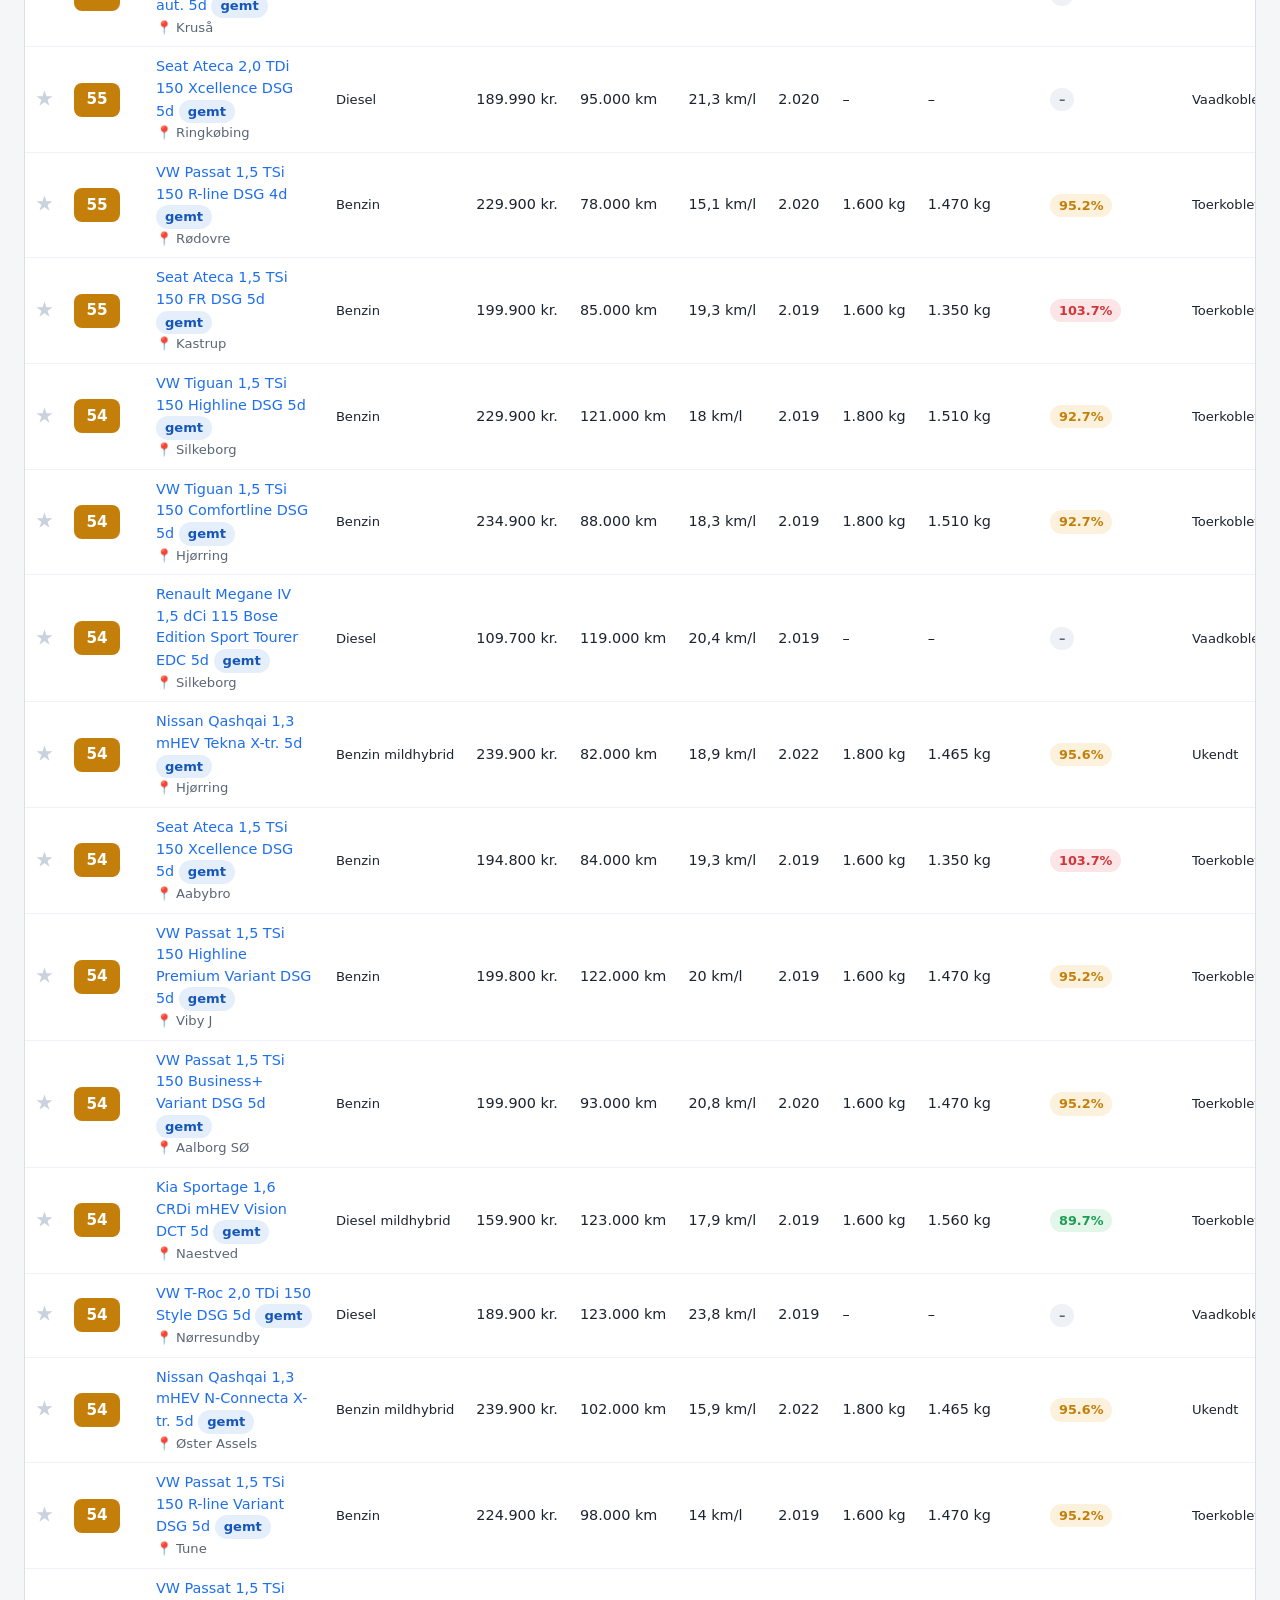
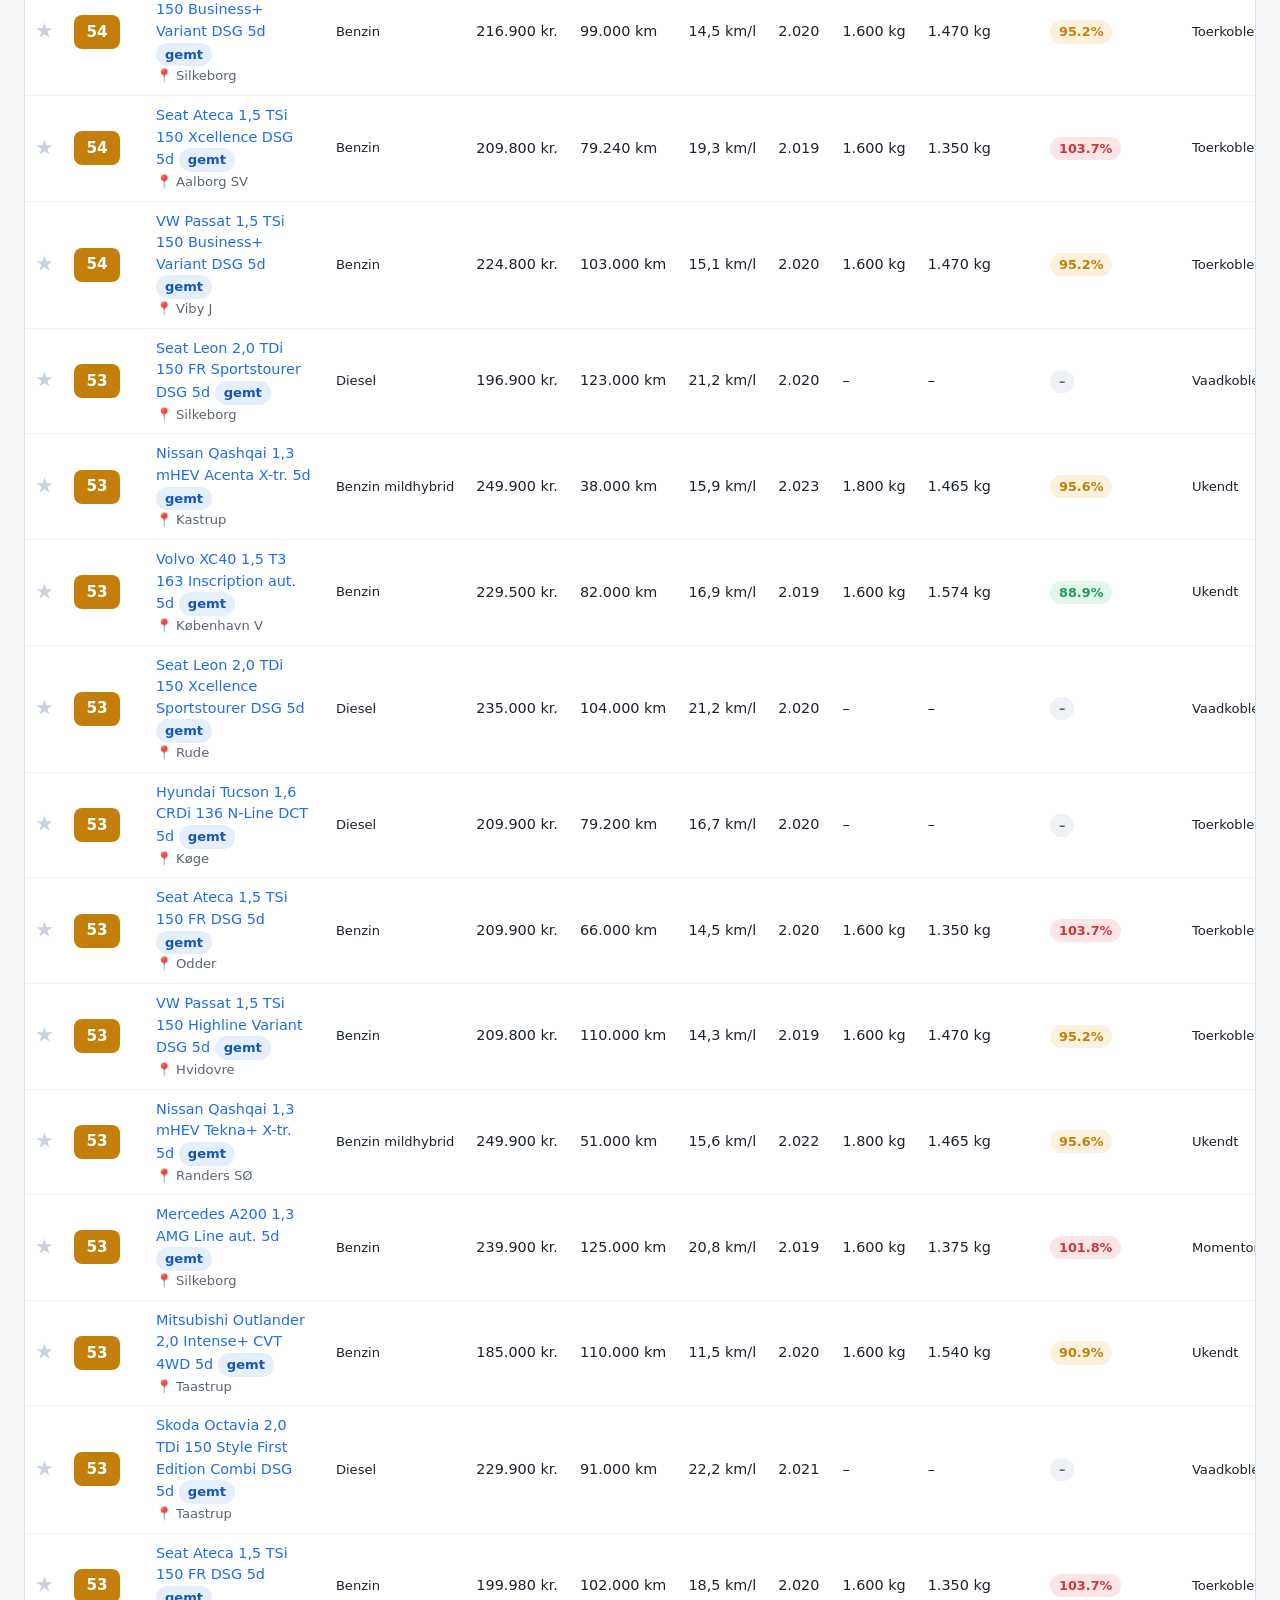
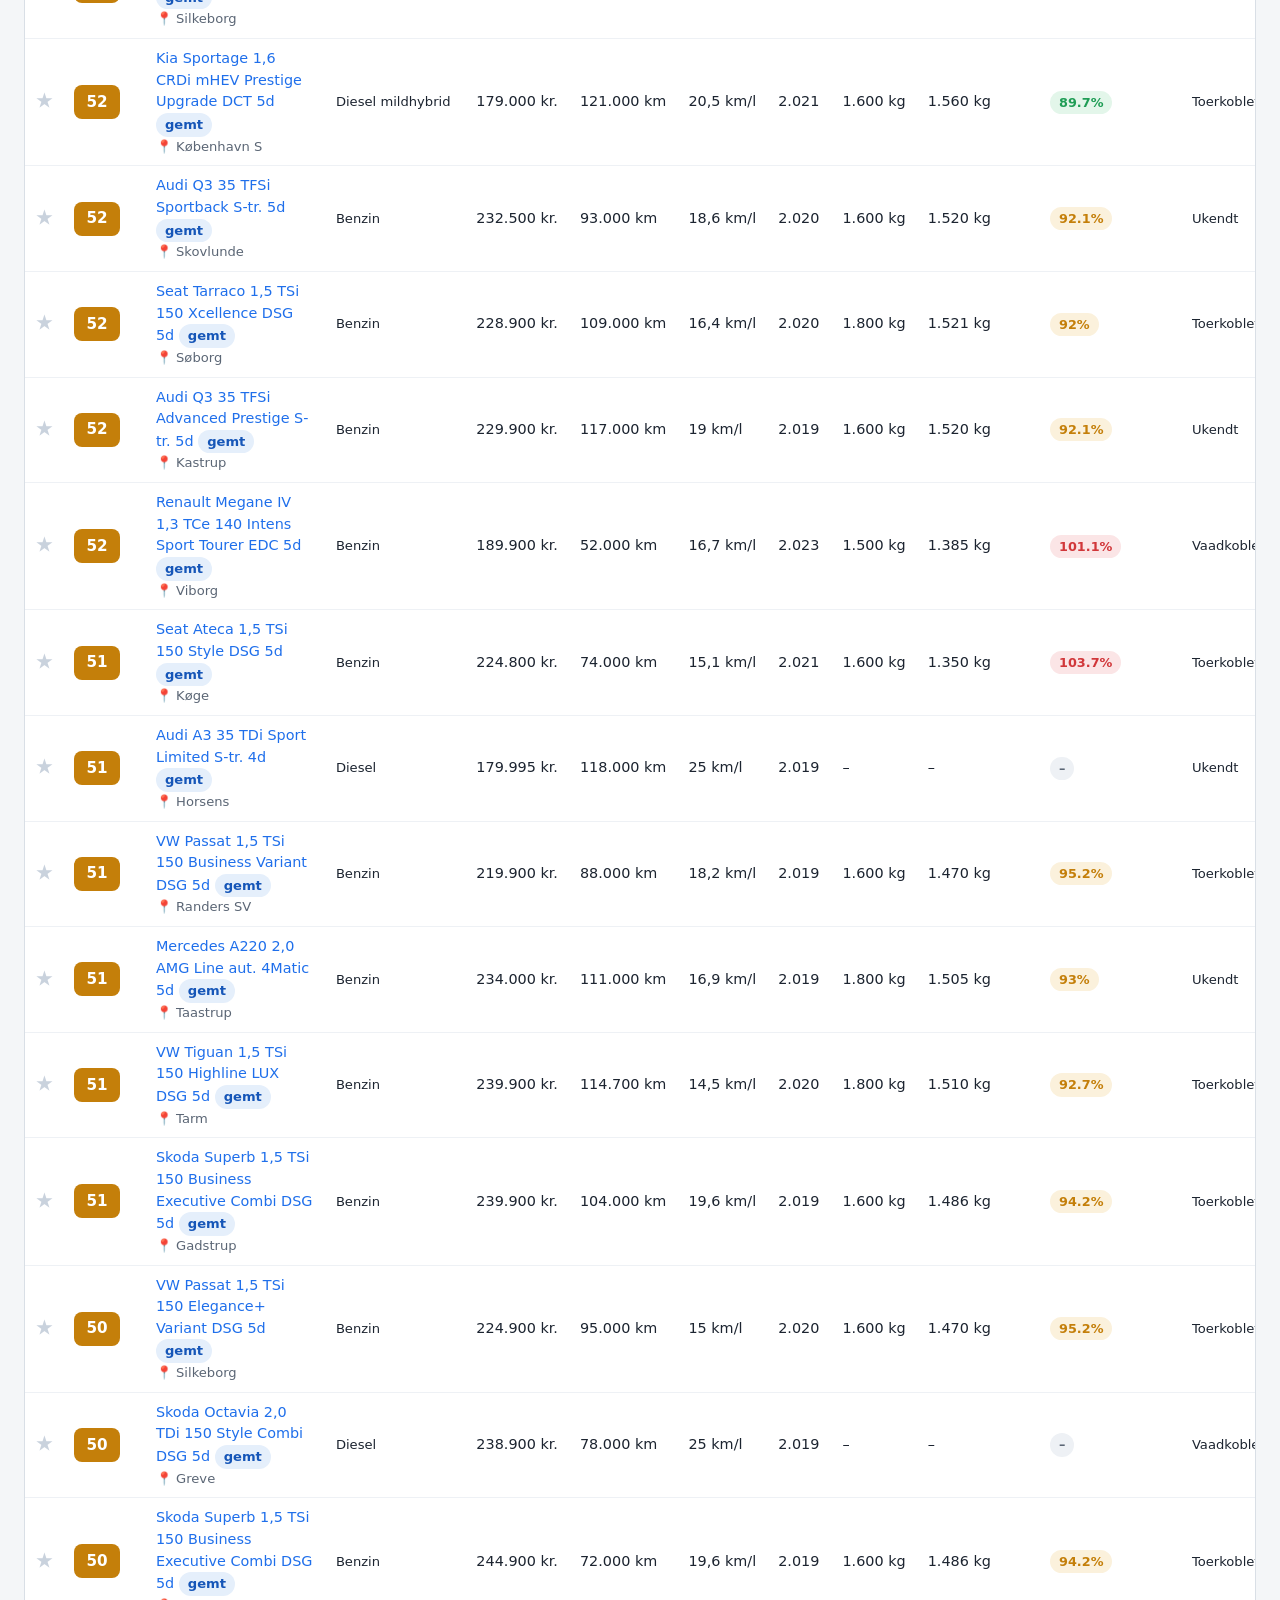
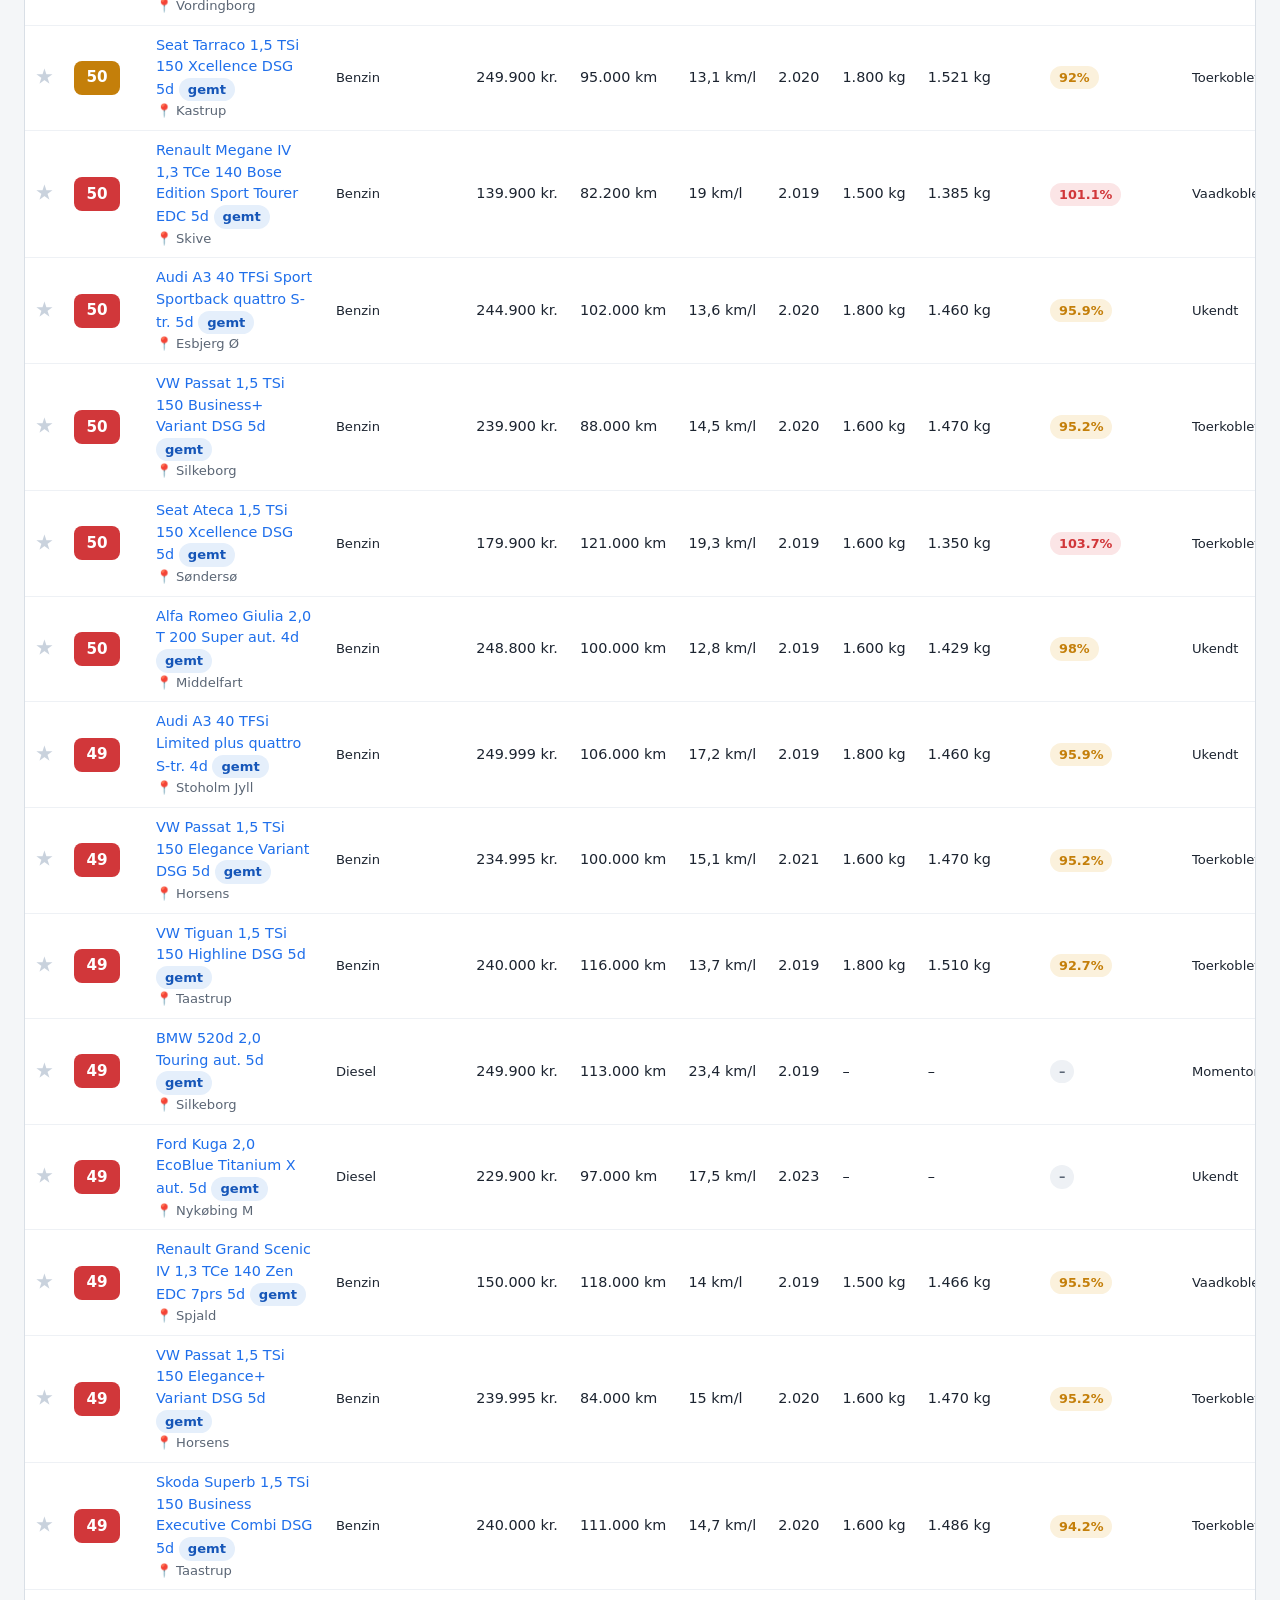
==== commit 171dd22e: "Drivmiddel på lige fod: multiselect-filter + kolonne, fjern "Medtag"-knapper Diesel/plug-in/el er ik" ====
--- a/index.html
+++ b/index.html
@@ -82,7 +82,13 @@
         <div id="make-checkboxes"></div>
       </div>
     </details>
-    <select id="filter-fuel"><option value="">Alle drivmidler</option></select>
+    <details class="multiselect" id="fuel-multiselect">
+      <summary id="fuel-summary">Alle drivmidler</summary>
+      <div class="ms-panel">
+        <div class="ms-actions"><button type="button" id="fuel-all" class="small">Vælg alle</button><button type="button" id="fuel-none" class="small">Ryd</button></div>
+        <div id="fuel-checkboxes"></div>
+      </div>
+    </details>
     <details class="multiselect" id="gearbox-multiselect">
       <summary id="gearbox-summary">Alle gearkasser</summary>
       <div class="ms-panel">
@@ -110,10 +116,6 @@
     </select>
     <label><input type="checkbox" id="filter-favorites"> Kun favoritter</label>
     <label><input type="checkbox" id="filter-dismissed" checked> Skjul fravalgte</label>
-    <span class="muted small" style="margin-left:4px">Medtag:</span>
-    <label title="Diesel er ellers fravalgt"><input type="checkbox" id="include-diesel"> diesel</label>
-    <label title="Plug-in hybrid er ellers fravalgt"><input type="checkbox" id="include-phev"> plug-in</label>
-    <label title="Elbil er ellers fravalgt"><input type="checkbox" id="include-ev"> el</label>
     <button id="clear-all-cars" class="btn">Fjern alle biler</button>
   </div>
   <div id="hidebase-banner"></div>
